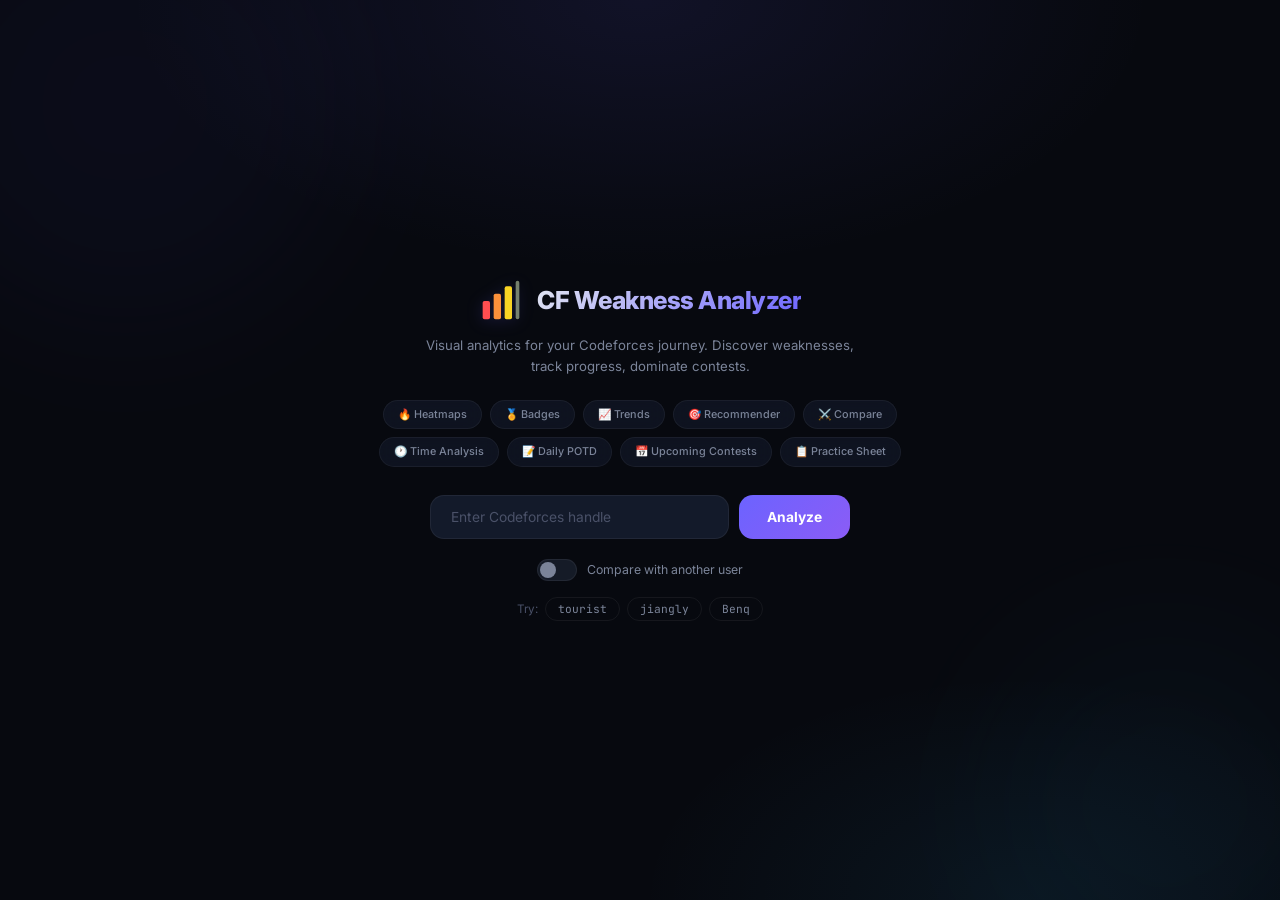
==== index.html @ 64ed6917 "Add files via upload" ====
<!DOCTYPE html>
<html lang="en" data-theme="dark">

<head>
    <meta charset="UTF-8" />
    <meta name="viewport" content="width=device-width, initial-scale=1.0" />
    <title>CF Weakness Heatmap Analyzer</title>
    <link rel="preconnect" href="https://fonts.googleapis.com" />
    <link rel="preconnect" href="https://fonts.gstatic.com" crossorigin />
    <link
        href="https://fonts.googleapis.com/css2?family=Inter:wght@400;500;600;700;800;900&family=JetBrains+Mono:wght@400;600&display=swap"
        rel="stylesheet" />
    <link rel="stylesheet" href="styles.css" />
    <script src="https://cdn.jsdelivr.net/npm/chart.js@4.4.1/dist/chart.umd.min.js"></script>
    <script src="https://cdnjs.cloudflare.com/ajax/libs/html2canvas/1.4.1/html2canvas.min.js"></script>
    <script src="https://cdnjs.cloudflare.com/ajax/libs/jspdf/2.5.1/jspdf.umd.min.js"></script>
    <script src="https://cdn.jsdelivr.net/npm/canvas-confetti@1.9.3/dist/confetti.browser.min.js"></script>
</head>

<body>
    <!-- ============ LOADING OVERLAY ============ -->
    <div id="loadingOverlay" class="loading-overlay hidden">
        <div class="loading-inner">
            <div class="loading-spinner"></div>
            <h2 class="loading-title">Analyzing Profile</h2>
            <p id="loadingStep" class="loading-step">Fetching user info...</p>
            <div class="loading-bar-track">
                <div id="loadingBar" class="loading-bar-fill" style="width:0%"></div>
            </div>
            <p class="loading-fun" id="loadingFun">Did you know? Tourist has solved 4000+ problems!</p>
        </div>
    </div>

    <!-- ============ LANDING / INPUT ============ -->
    <section id="landing" class="landing">
        <div class="landing-inner">
            <div class="logo-area">
                <svg class="logo-icon" viewBox="0 0 48 48" fill="none">
                    <rect x="4" y="24" width="8" height="20" rx="2" fill="#FF4E50" />
                    <rect x="16" y="16" width="8" height="28" rx="2" fill="#FC913A" />
                    <rect x="28" y="8" width="8" height="36" rx="2" fill="#F9D423" />
                    <rect x="40" y="2" width="4" height="42" rx="2" fill="#E1F5C4" opacity="0.5" />
                </svg>
                <h1>CF Weakness Analyzer</h1>
            </div>
            <p class="subtitle">Visual analytics for your Codeforces journey. Discover weaknesses, track progress,
                dominate contests.</p>

            <div class="feature-pills">
                <span class="pill">🔥 Heatmaps</span>
                <span class="pill">🏅 Badges</span>
                <span class="pill">📈 Trends</span>
                <span class="pill">🎯 Recommender</span>
                <span class="pill">⚔️ Compare</span>
                <span class="pill">🕐 Time Analysis</span>
                <span class="pill">📝 Daily POTD</span>
                <span class="pill">📅 Upcoming Contests</span>
                <span class="pill">📋 Practice Sheet</span>
            </div>

            <div class="input-group">
                <input type="text" id="handleInput" placeholder="Enter Codeforces handle" autocomplete="off" />
                <button id="analyzeBtn" onclick="startAnalysis()">
                    <span class="btn-text">Analyze</span>
                    <span class="btn-loader hidden"></span>
                </button>
            </div>
            <p id="errorMsg" class="error-msg hidden"></p>

            <!-- Peer Comparison Toggle -->
            <div class="compare-toggle">
                <label class="toggle-label">
                    <input type="checkbox" id="compareToggle" onchange="toggleCompare()" />
                    <span class="toggle-slider"></span>
                    <span>Compare with another user</span>
                </label>
                <div id="compareInputArea" class="compare-input-area hidden">
                    <input type="text" id="compareHandleInput" placeholder="Enter opponent handle" autocomplete="off" />
                </div>
            </div>

            <div class="sample-handles">
                Try: <button onclick="setHandle('tourist')">tourist</button>
                <button onclick="setHandle('jiangly')">jiangly</button>
                <button onclick="setHandle('Benq')">Benq</button>
            </div>
        </div>
    </section>

    <!-- ============ DASHBOARD ============ -->
    <section id="dashboard" class="dashboard hidden">
        <!-- Top bar -->
        <header class="topbar">
            <div class="topbar-left">
                <svg class="topbar-logo" viewBox="0 0 48 48" fill="none">
                    <rect x="4" y="24" width="8" height="20" rx="2" fill="#FF4E50" />
                    <rect x="16" y="16" width="8" height="28" rx="2" fill="#FC913A" />
                    <rect x="28" y="8" width="8" height="36" rx="2" fill="#F9D423" />
                </svg>
                <span class="topbar-title">CF Weakness Analyzer</span>
            </div>

            <!-- CF-style top navigation links -->
            <nav class="topbar-nav">
                <a href="#" class="topbar-link active" data-tab="overview"
                    onclick="switchTab('overview');return false;">Overview</a>
                <a href="#" class="topbar-link" data-tab="analysis"
                    onclick="switchTab('analysis');return false;">Analysis</a>
                <a href="#" class="topbar-link" data-tab="timeline"
                    onclick="switchTab('timeline');return false;">Timeline</a>
                <a href="#" class="topbar-link" data-tab="contests"
                    onclick="switchTab('contests');return false;">Contests</a>
                <a href="#" class="topbar-link" data-tab="badges" onclick="switchTab('badges');return false;">Badges</a>
                <a href="#" class="topbar-link" data-tab="recommend"
                    onclick="switchTab('recommend');return false;">Recommender</a>
                <a href="#" class="topbar-link" data-tab="upcoming"
                    onclick="switchTab('upcoming');return false;">Upcoming</a>
                <a href="#" class="topbar-link" data-tab="sheet" onclick="switchTab('sheet');return false;">Sheet</a>
                <a href="#" class="topbar-link" data-tab="insights"
                    onclick="switchTab('insights');return false;">Insights</a>
            </nav>

            <div class="topbar-right">
                <span id="userHandle" class="user-handle"></span>
                <button class="btn-theme" id="themeToggle" onclick="toggleTheme()" title="Toggle theme">🌙</button>
                <button class="btn-outline" onclick="backToLanding()">New Search</button>
            </div>
        </header>

        <!-- ═══════ CF-STYLE LAYOUT: MAIN + SIDEBAR ═══════ -->
        <div class="cf-layout">

            <!-- ═══════ MAIN CONTENT AREA (left) ═══════ -->
            <main class="cf-main">

                <!-- Secondary nav (like CF's MAIN | PROBLEMS | SUBMIT etc) -->
                <nav class="sub-nav" id="tabNav">
                    <button class="sub-nav-btn active" data-tab="overview" onclick="switchTab('overview')">📊
                        Overview</button>
                    <button class="sub-nav-btn" data-tab="analysis" onclick="switchTab('analysis')">🔬 Analysis</button>
                    <button class="sub-nav-btn" data-tab="timeline" onclick="switchTab('timeline')">📈 Timeline</button>
                    <button class="sub-nav-btn" data-tab="contests" onclick="switchTab('contests')">🏆 Contests</button>
                    <button class="sub-nav-btn" data-tab="badges" onclick="switchTab('badges')">🏅 Badges</button>
                    <button class="sub-nav-btn" data-tab="recommend" onclick="switchTab('recommend')">🎯
                        Recommender</button>
                    <button class="sub-nav-btn" data-tab="upcoming" onclick="switchTab('upcoming')">📅 Upcoming</button>
                    <button class="sub-nav-btn" data-tab="sheet" onclick="switchTab('sheet')">📋 Sheet</button>
                    <button class="sub-nav-btn" data-tab="insights" onclick="switchTab('insights')">🧠 Insights</button>
                </nav>

                <!-- ═══════ TAB: OVERVIEW ═══════ -->
                <div class="tab-content active" id="tab-overview">
                    <div class="grid-container">
                        <div class="card card-full">
                            <h3>🔥 Weakness Heatmap <span class="card-hint">Topic × Difficulty — darker = lower success
                                    rate</span></h3>
                            <div class="heatmap-wrapper" id="heatmapWrapper"></div>
                            <div class="heatmap-legend" id="heatmapLegend"></div>
                        </div>
                        <div class="card">
                            <h3>📊 Success Rate by Topic</h3>
                            <canvas id="topicSuccessChart"></canvas>
                        </div>
                        <div class="card">
                            <h3>❌ Wrong Submission Ratio by Topic</h3>
                            <canvas id="wrongSubChart"></canvas>
                        </div>
                        <div class="card">
                            <h3>🕸️ Skill Radar</h3>
                            <canvas id="radarChart"></canvas>
                        </div>
                        <div class="card">
                            <h3>📋 Verdict Breakdown</h3>
                            <canvas id="verdictChart"></canvas>
                        </div>
                        <div class="card card-full">
                            <h3>🎯 Weakest Areas — Detailed Breakdown</h3>
                            <div class="table-scroll">
                                <table id="weaknessTable" class="weakness-table">
                                    <thead>
                                        <tr>
                                            <th>Topic</th>
                                            <th>Rating Range</th>
                                            <th>Attempted</th>
                                            <th>Solved</th>
                                            <th>Success %</th>
                                            <th>Avg Attempts</th>
                                            <th>Verdict Pattern</th>
                                        </tr>
                                    </thead>
                                    <tbody></tbody>
                                </table>
                            </div>
                        </div>
                    </div>
                </div>

                <!-- ═══════ TAB: ANALYSIS ═══════ -->
                <div class="tab-content" id="tab-analysis">
                    <div class="grid-container">
                        <div class="card">
                            <h3>⏱️ Average Solve Time by Topic</h3>
                            <canvas id="solveTimeChart"></canvas>
                        </div>
                        <div class="card">
                            <h3>🏆 Contest vs Practice Performance</h3>
                            <canvas id="contestPracticeChart"></canvas>
                        </div>
                        <div class="card">
                            <h3>📈 Difficulty Distribution</h3>
                            <canvas id="difficultyChart"></canvas>
                        </div>
                        <div class="card">
                            <h3>💻 Language Stats</h3>
                            <canvas id="languageChart"></canvas>
                        </div>
                        <div class="card card-full">
                            <h3>💻 Success Rate by Language</h3>
                            <canvas id="langSuccessChart"></canvas>
                        </div>
                        <div class="card card-full">
                            <h3>🕐 Time-of-Day Productivity <span class="card-hint">When you solve best — Hour ×
                                    Day-of-week</span></h3>
                            <div class="tod-heatmap-wrapper" id="todHeatmapWrapper"></div>
                        </div>
                        <div class="card card-full hidden" id="peerComparisonCard">
                            <h3>⚔️ Peer Comparison <span class="card-hint" id="peerCompareLabel"></span></h3>
                            <div class="peer-grid">
                                <div class="peer-col" id="peerColA"></div>
                                <div class="peer-col-vs">VS</div>
                                <div class="peer-col" id="peerColB"></div>
                            </div>
                            <canvas id="peerRadarChart"></canvas>
                        </div>
                    </div>
                </div>

                <!-- ═══════ TAB: TIMELINE ═══════ -->
                <div class="tab-content" id="tab-timeline">
                    <div class="grid-container">
                        <div class="card card-full">
                            <h3>📈 Rating Progress Timeline <span class="card-hint">Rating over time with contest
                                    markers</span></h3>
                            <canvas id="ratingTimelineChart"></canvas>
                        </div>
                        <div class="card card-full">
                            <h3>📊 Difficulty Progression <span class="card-hint">How your difficulty range expanded
                                    over time</span></h3>
                            <canvas id="diffProgressionChart"></canvas>
                        </div>
                        <div class="card card-full">
                            <h3>📅 Submission Activity Heatmap <span class="card-hint">GitHub-style — darker = more
                                    submissions</span></h3>
                            <div class="calendar-wrapper" id="calendarWrapper"></div>
                            <div class="calendar-legend" id="calendarLegend"></div>
                        </div>
                    </div>
                </div>

                <!-- ═══════ TAB: CONTESTS ═══════ -->
                <div class="tab-content" id="tab-contests">
                    <div class="grid-container">
                        <div class="card card-full">
                            <h3>🏆 Contest Performance Deep Dive <span class="card-hint">Per-contest breakdown with
                                    rating changes</span></h3>
                            <div class="contest-stats-strip" id="contestStatsStrip"></div>
                            <div class="table-scroll">
                                <table id="contestTable" class="weakness-table contest-table">
                                    <thead>
                                        <tr>
                                            <th>#</th>
                                            <th>Contest Name</th>
                                            <th>Rank</th>
                                            <th>Old Rating</th>
                                            <th>New Rating</th>
                                            <th>Delta</th>
                                            <th>Problems Solved</th>
                                        </tr>
                                    </thead>
                                    <tbody id="contestTableBody"></tbody>
                                </table>
                            </div>
                        </div>
                        <div class="card">
                            <h3>📊 Rating Delta Distribution</h3>
                            <canvas id="ratingDeltaChart"></canvas>
                        </div>
                        <div class="card">
                            <h3>🏅 Contest Rank Distribution</h3>
                            <canvas id="contestRankChart"></canvas>
                        </div>
                    </div>
                </div>

                <!-- ═══════ TAB: BADGES ═══════ -->
                <div class="tab-content" id="tab-badges">
                    <div class="badges-section">
                        <div class="badges-header">
                            <h2>🏅 Achievement Badges</h2>
                            <p class="badges-subtitle">Unlock badges by reaching milestones in your competitive
                                programming journey</p>
                            <div class="badges-progress-wrap">
                                <div class="badges-progress-track">
                                    <div id="badgesProgressBar" class="badges-progress-fill" style="width:0%"></div>
                                </div>
                                <span id="badgesProgressText" class="badges-progress-text">0 / 0 Unlocked</span>
                            </div>
                        </div>
                        <div class="badges-grid" id="badgesGrid"></div>
                    </div>
                </div>

                <!-- ═══════ TAB: RECOMMEND ═══════ -->
                <div class="tab-content" id="tab-recommend">
                    <div class="grid-container">
                        <div class="card card-full">
                            <h3>🎯 Problem Recommender <span class="card-hint">Personalized problems based on your
                                    weaknesses</span></h3>
                            <div class="recommend-controls">
                                <select id="recommendDifficulty" class="recommend-select">
                                    <option value="auto">Auto (based on weaknesses)</option>
                                    <option value="800">800</option>
                                    <option value="900">900</option>
                                    <option value="1000">1000</option>
                                    <option value="1100">1100</option>
                                    <option value="1200">1200</option>
                                    <option value="1300">1300</option>
                                    <option value="1400">1400</option>
                                    <option value="1500">1500</option>
                                    <option value="1600">1600</option>
                                    <option value="1700">1700</option>
                                    <option value="1800">1800</option>
                                    <option value="1900">1900</option>
                                    <option value="2000">2000</option>
                                    <option value="2100">2100+</option>
                                </select>
                                <select id="recommendTopic" class="recommend-select">
                                    <option value="auto">Auto (weakest topics)</option>
                                </select>
                                <button class="btn-recommend" onclick="refreshRecommendations()">🔄 Refresh</button>
                            </div>
                            <div class="recommend-grid" id="recommendGrid">
                                <p class="recommend-placeholder">Click "Refresh" or switch to this tab to get
                                    personalized problem recommendations.</p>
                            </div>
                        </div>
                    </div>
                </div>

                <!-- ═══════ TAB: UPCOMING CONTESTS ═══════ -->
                <div class="tab-content" id="tab-upcoming">
                    <div class="grid-container">
                        <div class="card card-full">
                            <h3>📅 Upcoming Contests <span class="card-hint">Live & scheduled Codeforces contests</span>
                            </h3>
                            <div class="upcoming-controls">
                                <button class="btn-recommend" onclick="refreshUpcomingContests()">🔄 Refresh</button>
                            </div>
                            <div id="upcomingContestsWrapper" class="upcoming-contests-wrapper">
                                <p class="sheet-empty">⏳ Loading upcoming contests...</p>
                            </div>
                        </div>
                    </div>
                </div>

                <!-- ═══════ TAB: PRACTICE SHEET ═══════ -->
                <div class="tab-content" id="tab-sheet">
                    <div class="grid-container">
                        <div class="card card-full">
                            <h3>📋 Rating × Topic Practice Sheet <span class="card-hint">Structured problems organized
                                    by rating &amp; topic — click to solve</span></h3>
                            <div id="practiceSheetWrapper" class="practice-sheet-wrapper">
                                <p class="sheet-empty">⏳ Loading practice sheet...</p>
                            </div>
                        </div>
                    </div>
                </div>

                <!-- ═══════ TAB: INSIGHTS ═══════ -->
                <div class="tab-content" id="tab-insights">
                    <div class="grid-container">
                        <div class="card card-full">
                            <h3>🧠 Advanced Insights</h3>
                            <div id="insightsContainer" class="insights-container"></div>
                        </div>
                    </div>
                </div>

            </main>

            <!-- ═══════ RIGHT SIDEBAR (like Codeforces) ═══════ -->
            <aside class="cf-sidebar">

                <!-- → Profile Card -->
                <div class="sb-widget" id="userCard">
                    <div class="sb-widget-title">→ Profile</div>
                    <div class="user-card-info">
                        <img id="userAvatar" class="user-avatar" src="" alt="" />
                        <div>
                            <h2 id="userName"></h2>
                            <p id="userRank" class="user-rank"></p>
                        </div>
                    </div>
                    <div class="user-stats" id="userStats"></div>
                </div>

                <!-- → KPI Stats -->
                <div class="sb-widget">
                    <div class="sb-widget-title">→ Quick Stats</div>
                    <div class="sb-kpi-grid" id="kpiStrip"></div>
                </div>

                <!-- → Streaks -->
                <div class="sb-widget" id="streakBanner">
                    <div class="sb-widget-title">→ Streaks</div>
                    <div class="sb-streak-grid">
                        <div class="sb-streak-item">
                            <span class="streak-fire">🔥</span>
                            <div>
                                <span class="streak-num" id="currentStreak">0</span>
                                <span class="streak-label">Current</span>
                            </div>
                        </div>
                        <div class="sb-streak-item">
                            <span class="streak-fire">⚡</span>
                            <div>
                                <span class="streak-num" id="bestStreak">0</span>
                                <span class="streak-label">Best</span>
                            </div>
                        </div>
                        <div class="sb-streak-item">
                            <span class="streak-fire">📅</span>
                            <div>
                                <span class="streak-num" id="activeDays">0</span>
                                <span class="streak-label">Active Days</span>
                            </div>
                        </div>
                        <div class="sb-streak-item">
                            <span class="streak-fire">📊</span>
                            <div>
                                <span class="streak-num" id="totalDays">0</span>
                                <span class="streak-label">Total Days</span>
                            </div>
                        </div>
                    </div>
                </div>

                <!-- → Daily POTD -->
                <div class="sb-widget">
                    <div class="sb-widget-title">→ Daily Challenge</div>
                    <div id="potdCard">
                        <div class="potd-inner potd-loading">
                            <div class="potd-icon">📝</div>
                            <div class="potd-body">
                                <h3 class="potd-title">Problem of the Day</h3>
                                <p class="potd-subtitle">Loading your personalized daily challenge...</p>
                            </div>
                        </div>
                    </div>
                </div>

                <!-- → Export & Tools -->
                <div class="sb-widget">
                    <div class="sb-widget-title">→ Tools</div>
                    <div class="sb-tools">
                        <button class="sb-tool-btn" onclick="exportAsPNG()" title="Export as PNG">📸 Export PNG</button>
                        <button class="sb-tool-btn" onclick="exportAsPDF()" title="Export as PDF">📄 Export PDF</button>
                    </div>
                </div>

                <!-- → Quick Navigation -->
                <div class="sb-widget">
                    <div class="sb-widget-title">→ Navigate</div>
                    <div class="sb-quick-nav">
                        <a href="#" onclick="switchTab('overview');return false;" class="sb-nav-link">📊 Overview</a>
                        <a href="#" onclick="switchTab('analysis');return false;" class="sb-nav-link">🔬 Analysis</a>
                        <a href="#" onclick="switchTab('timeline');return false;" class="sb-nav-link">📈 Timeline</a>
                        <a href="#" onclick="switchTab('contests');return false;" class="sb-nav-link">🏆 Contests</a>
                        <a href="#" onclick="switchTab('badges');return false;" class="sb-nav-link">🏅 Badges</a>
                        <a href="#" onclick="switchTab('recommend');return false;" class="sb-nav-link">🎯
                            Recommender</a>
                        <a href="#" onclick="switchTab('upcoming');return false;" class="sb-nav-link">📅 Upcoming</a>
                        <a href="#" onclick="switchTab('sheet');return false;" class="sb-nav-link">📋 Practice Sheet</a>
                        <a href="#" onclick="switchTab('insights');return false;" class="sb-nav-link">🧠 Insights</a>
                    </div>
                </div>

            </aside>
        </div>

        <footer class="footer">
            Built with ❤️ — Codeforces Weakness Heatmap Analyzer &copy; 2025
        </footer>
    </section>

    <script src="api.js"></script>
    <script src="analysis.js"></script>
    <script src="charts.js"></script>
    <script src="insights.js"></script>
    <script src="app.js"></script>
</body>

</html>
---- styles.css ----
/* ═══════════════════════════════════════════════════════════════
   CF Weakness Heatmap Analyzer — Professional Modern UI
   ═══════════════════════════════════════════════════════════════ */

/* ───── Reset & Base ───── */
*,
*::before,
*::after {
    margin: 0;
    padding: 0;
    box-sizing: border-box;
}

html {
    font-family: 'Inter', -apple-system, BlinkMacSystemFont, 'Segoe UI', Roboto, sans-serif;
    font-size: 15px;
    scroll-behavior: smooth;
    -webkit-font-smoothing: antialiased;
    -moz-osx-font-smoothing: grayscale;
}

body {
    background: var(--bg);
    color: var(--text);
    min-height: 100vh;
    transition: background .35s ease, color .35s ease;
    line-height: 1.6;
}

/* ───── Design Tokens — Dark (default) ───── */
[data-theme="dark"] {
    --bg: #07090f;
    --bg2: #0d1117;
    --bg3: #151b27;
    --card: #131a2a;
    --card-hover: #1a2236;
    --border: rgba(255, 255, 255, .06);
    --border-accent: rgba(108, 99, 255, .25);
    --text: #e4e8f1;
    --text2: #7b8499;
    --text3: #4a5168;
    --accent: #6c63ff;
    --accent2: #38bdf8;
    --accent3: #a78bfa;
    --success: #22c55e;
    --warning: #f59e0b;
    --danger: #f43f5e;
    --radius: 14px;
    --radius-sm: 8px;
    --radius-lg: 20px;
    --shadow-sm: 0 1px 3px rgba(0, 0, 0, .3);
    --shadow-md: 0 4px 16px rgba(0, 0, 0, .35);
    --shadow-lg: 0 8px 32px rgba(0, 0, 0, .4);
    --shadow-glow: 0 0 40px rgba(108, 99, 255, .12);
    --glass: rgba(19, 26, 42, .65);
    --glass-border: rgba(255, 255, 255, .05);
}

/* ───── Light Theme ───── */
[data-theme="light"] {
    --bg: #f4f6fb;
    --bg2: #ebeef5;
    --bg3: #e2e6f0;
    --card: #ffffff;
    --card-hover: #f8f9fc;
    --border: rgba(0, 0, 0, .07);
    --border-accent: rgba(108, 99, 255, .2);
    --text: #1a1d2e;
    --text2: #5c6278;
    --text3: #9099b0;
    --accent: #6c63ff;
    --accent2: #0ea5e9;
    --accent3: #8b5cf6;
    --success: #16a34a;
    --warning: #d97706;
    --danger: #e11d48;
    --radius: 14px;
    --radius-sm: 8px;
    --radius-lg: 20px;
    --shadow-sm: 0 1px 3px rgba(0, 0, 0, .06);
    --shadow-md: 0 4px 16px rgba(0, 0, 0, .08);
    --shadow-lg: 0 8px 32px rgba(0, 0, 0, .1);
    --shadow-glow: 0 0 40px rgba(108, 99, 255, .06);
    --glass: rgba(255, 255, 255, .7);
    --glass-border: rgba(0, 0, 0, .04);
}

/* ───── Loading Overlay ───── */
.loading-overlay {
    position: fixed;
    inset: 0;
    z-index: 9999;
    display: flex;
    align-items: center;
    justify-content: center;
    background: var(--bg);
    backdrop-filter: blur(20px);
    transition: opacity .4s ease;
}

.loading-overlay.hidden {
    opacity: 0;
    pointer-events: none;
}

.loading-inner {
    text-align: center;
    max-width: 380px;
    padding: 0 24px;
}

.loading-spinner {
    width: 48px;
    height: 48px;
    border: 3px solid var(--border);
    border-top-color: var(--accent);
    border-radius: 50%;
    margin: 0 auto 20px;
    animation: spin .8s linear infinite;
}

@keyframes spin {
    to {
        transform: rotate(360deg);
    }
}

.loading-title {
    font-size: 1.2rem;
    font-weight: 700;
    margin-bottom: 6px;
    background: linear-gradient(135deg, var(--accent), var(--accent2));
    -webkit-background-clip: text;
    -webkit-text-fill-color: transparent;
    background-clip: text;
}

.loading-step {
    font-size: .82rem;
    color: var(--text2);
    margin-bottom: 18px;
}

.loading-bar-track {
    width: 100%;
    height: 4px;
    background: var(--bg3);
    border-radius: 2px;
    overflow: hidden;
    margin-bottom: 14px;
}

.loading-bar-fill {
    height: 100%;
    background: linear-gradient(90deg, var(--accent), var(--accent2));
    border-radius: 2px;
    transition: width .4s ease;
}

.loading-fun {
    font-size: .72rem;
    color: var(--text3);
    font-style: italic;
}

/* ───── Utility ───── */
.hidden {
    display: none !important;
}

.error-msg {
    color: var(--danger);
    font-size: .82rem;
    margin-top: 10px;
    text-align: center;
}

/* ───── Landing Page ───── */
.landing {
    min-height: 100vh;
    display: flex;
    align-items: center;
    justify-content: center;
    background:
        radial-gradient(ellipse 80% 60% at 50% 0%, rgba(108, 99, 255, .1) 0%, transparent 50%),
        radial-gradient(ellipse 60% 50% at 80% 100%, rgba(56, 189, 248, .07) 0%, transparent 50%),
        var(--bg);
    padding: 40px 24px;
    position: relative;
    overflow: hidden;
}

/* subtle floating orbs */
.landing::before,
.landing::after {
    content: '';
    position: absolute;
    border-radius: 50%;
    filter: blur(80px);
    opacity: .35;
    pointer-events: none;
    animation: orbFloat 12s ease-in-out infinite alternate;
}

.landing::before {
    width: 450px;
    height: 450px;
    background: rgba(108, 99, 255, .12);
    top: -120px;
    left: -100px;
}

.landing::after {
    width: 350px;
    height: 350px;
    background: rgba(56, 189, 248, .1);
    bottom: -80px;
    right: -60px;
    animation-delay: -6s;
}

@keyframes orbFloat {
    0% {
        transform: translate(0, 0) scale(1);
    }

    100% {
        transform: translate(30px, -20px) scale(1.08);
    }
}

.landing-inner {
    width: 100%;
    max-width: 540px;
    text-align: center;
    position: relative;
    z-index: 1;
}

.logo-area {
    display: flex;
    align-items: center;
    justify-content: center;
    gap: 14px;
    margin-bottom: 12px;
}

.logo-icon {
    width: 44px;
    height: 44px;
    filter: drop-shadow(0 2px 8px rgba(108, 99, 255, .2));
}

.logo-area h1 {
    font-size: 1.65rem;
    font-weight: 800;
    letter-spacing: -0.5px;
    background: linear-gradient(135deg, var(--text), var(--accent));
    -webkit-background-clip: text;
    -webkit-text-fill-color: transparent;
    background-clip: text;
}

.subtitle {
    color: var(--text2);
    font-size: .88rem;
    margin-bottom: 24px;
    line-height: 1.55;
    max-width: 440px;
    margin-left: auto;
    margin-right: auto;
}

/* Feature Pills */
.feature-pills {
    display: flex;
    flex-wrap: wrap;
    gap: 8px;
    justify-content: center;
    margin-bottom: 28px;
}

.pill {
    padding: 5px 14px;
    background: var(--glass);
    backdrop-filter: blur(8px);
    border: 1px solid var(--glass-border);
    border-radius: 20px;
    font-size: .72rem;
    font-weight: 500;
    color: var(--text2);
    transition: all .2s ease;
    cursor: default;
}

.pill:hover {
    border-color: var(--accent);
    color: var(--accent);
    transform: translateY(-1px);
}

/* Input Group */
.input-group {
    display: flex;
    gap: 10px;
    max-width: 420px;
    margin: 0 auto;
}

.input-group input {
    flex: 1;
    padding: 13px 20px;
    border: 1.5px solid var(--border);
    border-radius: var(--radius);
    background: var(--card);
    color: var(--text);
    font-size: .92rem;
    font-family: inherit;
    outline: none;
    transition: border-color .25s ease, box-shadow .25s ease;
}

.input-group input::placeholder {
    color: var(--text3);
}

.input-group input:focus {
    border-color: var(--accent);
    box-shadow: 0 0 0 3px rgba(108, 99, 255, .12);
}

.input-group button {
    padding: 13px 28px;
    border: none;
    border-radius: var(--radius);
    background: linear-gradient(135deg, var(--accent), #8b5cf6);
    color: #fff;
    font-weight: 700;
    font-size: .92rem;
    font-family: inherit;
    cursor: pointer;
    transition: transform .15s ease, box-shadow .25s ease;
    white-space: nowrap;
    position: relative;
    overflow: hidden;
}

.input-group button:hover {
    transform: translateY(-1px);
    box-shadow: 0 4px 20px rgba(108, 99, 255, .35);
}

.input-group button:active {
    transform: translateY(0);
}

.btn-text {
    display: inline;
}

.btn-loader {
    width: 18px;
    height: 18px;
    border: 2px solid rgba(255, 255, 255, .3);
    border-top-color: #fff;
    border-radius: 50%;
    display: inline-block;
    animation: spin .65s linear infinite;
    vertical-align: middle;
}

/* Sample Handles */
.sample-handles {
    margin-top: 16px;
    font-size: .78rem;
    color: var(--text3);
}

.sample-handles button {
    background: none;
    border: 1px solid var(--border);
    color: var(--text2);
    padding: 4px 12px;
    border-radius: 20px;
    font-size: .75rem;
    font-family: 'JetBrains Mono', monospace;
    cursor: pointer;
    margin-left: 4px;
    transition: all .2s ease;
}

.sample-handles button:hover {
    border-color: var(--accent);
    color: var(--accent);
    background: rgba(108, 99, 255, .06);
}

/* ───── Theme Toggle ───── */
.btn-theme {
    width: 38px;
    height: 38px;
    display: flex;
    align-items: center;
    justify-content: center;
    border: 1px solid var(--border);
    border-radius: var(--radius-sm);
    background: var(--glass);
    backdrop-filter: blur(6px);
    font-size: 1rem;
    cursor: pointer;
    transition: all .2s ease;
}

.btn-theme:hover {
    border-color: var(--accent);
    transform: rotate(15deg);
}

/* ───── Topbar ───── */
.topbar {
    position: sticky;
    top: 0;
    z-index: 100;
    display: flex;
    align-items: center;
    justify-content: space-between;
    gap: 12px;
    padding: 10px 20px;
    background: var(--glass);
    backdrop-filter: blur(16px);
    -webkit-backdrop-filter: blur(16px);
    border-bottom: 1px solid var(--glass-border);
    transition: background .35s ease;
}

.topbar-left {
    display: flex;
    align-items: center;
    gap: 10px;
}

.topbar-logo {
    width: 28px;
    height: 28px;
}

.topbar-title {
    font-size: .95rem;
    font-weight: 700;
    letter-spacing: -0.3px;
    background: linear-gradient(135deg, var(--accent), var(--accent2));
    -webkit-background-clip: text;
    -webkit-text-fill-color: transparent;
    background-clip: text;
}

.topbar-nav {
    display: flex;
    align-items: center;
    gap: 2px;
    overflow-x: auto;
    scrollbar-width: none;
    -ms-overflow-style: none;
}

.topbar-nav::-webkit-scrollbar {
    display: none;
}

.topbar-link {
    padding: 6px 13px;
    font-size: .75rem;
    font-weight: 600;
    font-family: inherit;
    color: var(--text2);
    text-decoration: none;
    border-radius: var(--radius-sm);
    white-space: nowrap;
    transition: all .2s ease;
    position: relative;
}

.topbar-link:hover {
    color: var(--text);
    background: rgba(108, 99, 255, .08);
}

.topbar-link.active {
    color: var(--accent);
    background: rgba(108, 99, 255, .12);
}

.topbar-link.active::after {
    content: '';
    position: absolute;
    bottom: -12px;
    left: 50%;
    transform: translateX(-50%);
    width: 70%;
    height: 2px;
    background: var(--accent);
    border-radius: 2px;
}

.topbar-right {
    display: flex;
    align-items: center;
    gap: 10px;
    flex-shrink: 0;
}

.user-handle {
    font-family: 'JetBrains Mono', monospace;
    font-size: .82rem;
    font-weight: 600;
    color: var(--accent2);
    padding: 5px 12px;
    background: rgba(56, 189, 248, .08);
    border-radius: 20px;
    border: 1px solid rgba(56, 189, 248, .15);
}

.btn-outline {
    padding: 7px 16px;
    border: 1.5px solid var(--border);
    border-radius: var(--radius-sm);
    background: transparent;
    color: var(--text2);
    font-size: .78rem;
    font-weight: 600;
    font-family: inherit;
    cursor: pointer;
    transition: all .2s ease;
}

.btn-outline:hover {
    border-color: var(--accent);
    color: var(--accent);
    background: rgba(108, 99, 255, .05);
}

/* ───── User Card ───── */
.user-card {
    display: flex;
    align-items: center;
    justify-content: space-between;
    gap: 20px;
    max-width: 1400px;
    margin: 20px auto 0;
    padding: 20px 28px;
    background: var(--card);
    border: 1px solid var(--border);
    border-radius: var(--radius-lg);
    box-shadow: var(--shadow-md);
    transition: background .3s, border .3s;
}

/* ═══════ CF-STYLE LAYOUT: MAIN + SIDEBAR ═══════ */
.cf-layout {
    display: grid;
    grid-template-columns: 1fr 310px;
    gap: 20px;
    max-width: 1480px;
    margin: 0 auto;
    padding: 16px 20px 0;
    align-items: start;
}

.cf-main {
    min-width: 0;
}

.cf-sidebar {
    position: sticky;
    top: 70px;
    display: flex;
    flex-direction: column;
    gap: 14px;
    max-height: calc(100vh - 80px);
    overflow-y: auto;
    scrollbar-width: thin;
    padding-bottom: 20px;
}

.cf-sidebar::-webkit-scrollbar {
    width: 4px;
}

.cf-sidebar::-webkit-scrollbar-thumb {
    background: var(--border);
    border-radius: 10px;
}

/* ───── Sidebar Widgets ───── */
.sb-widget {
    background: var(--card);
    border: 1px solid var(--border);
    border-radius: var(--radius);
    padding: 16px 18px;
    box-shadow: var(--shadow-sm);
    transition: all .25s ease;
}

.sb-widget:hover {
    border-color: var(--border-accent);
    box-shadow: var(--shadow-md);
}

.sb-widget-title {
    font-size: .72rem;
    font-weight: 700;
    text-transform: uppercase;
    letter-spacing: 1px;
    color: var(--accent);
    margin-bottom: 12px;
    padding-bottom: 8px;
    border-bottom: 1px solid var(--border);
    font-family: 'JetBrains Mono', monospace;
}

/* Sidebar User Card */
.sb-widget .user-card-info {
    display: flex;
    align-items: center;
    gap: 12px;
    margin-bottom: 12px;
}

.sb-widget .user-avatar {
    width: 44px;
    height: 44px;
    border-radius: 50%;
    border: 2px solid var(--accent);
    object-fit: cover;
    box-shadow: 0 0 16px rgba(108, 99, 255, .15);
}

.sb-widget .user-card-info h2 {
    font-size: .92rem;
    font-weight: 800;
    letter-spacing: -0.3px;
}

.sb-widget .user-rank {
    font-size: .72rem;
    color: var(--text2);
    font-weight: 500;
    text-transform: capitalize;
}

.sb-widget .user-stats {
    display: grid;
    grid-template-columns: repeat(3, 1fr);
    gap: 8px;
    text-align: center;
}

.sb-widget .user-stat {
    padding: 8px 4px;
    background: rgba(108, 99, 255, .04);
    border-radius: var(--radius-sm);
    border: 1px solid var(--border);
}

.sb-widget .user-stat-val {
    font-size: .95rem;
    font-weight: 800;
    color: var(--accent);
    display: block;
}

.sb-widget .user-stat-lbl {
    font-size: .6rem;
    color: var(--text2);
    text-transform: uppercase;
    letter-spacing: .4px;
    font-weight: 500;
}

/* Sidebar KPI Grid */
.sb-kpi-grid {
    display: grid;
    grid-template-columns: 1fr 1fr;
    gap: 8px;
}

.sb-kpi-grid .kpi-card,
.sb-kpi-grid .kpi {
    padding: 10px 8px;
    background: rgba(108, 99, 255, .03);
    border: 1px solid var(--border);
    border-radius: var(--radius-sm);
    text-align: center;
}

.sb-kpi-grid .kpi-val,
.sb-kpi-grid .kpi-value {
    font-size: 1rem;
}

.sb-kpi-grid .kpi-label {
    font-size: .58rem;
    letter-spacing: .4px;
}

/* Sidebar Streak Grid */
.sb-streak-grid {
    display: grid;
    grid-template-columns: 1fr 1fr;
    gap: 8px;
}

.sb-streak-item {
    display: flex;
    align-items: center;
    gap: 8px;
    padding: 8px 10px;
    background: rgba(108, 99, 255, .04);
    border-radius: var(--radius-sm);
    border: 1px solid var(--border);
}

.sb-streak-item .streak-fire {
    font-size: 1.1rem;
}

.sb-streak-item .streak-num {
    font-size: 1rem;
    font-weight: 800;
    font-family: 'JetBrains Mono', monospace;
    color: var(--text);
    display: block;
    line-height: 1.1;
}

.sb-streak-item .streak-label {
    font-size: .6rem;
    color: var(--text2);
    font-weight: 500;
    display: block;
}

/* Sidebar POTD */
.sb-widget .potd-inner {
    display: flex;
    align-items: flex-start;
    gap: 10px;
}

.sb-widget .potd-icon {
    font-size: 1.5rem;
    flex-shrink: 0;
}

.sb-widget .potd-title {
    font-size: .82rem;
    font-weight: 700;
    margin-bottom: 2px;
}

.sb-widget .potd-subtitle {
    font-size: .72rem;
    color: var(--text2);
    line-height: 1.4;
}

.sb-widget .potd-meta {
    display: flex;
    flex-wrap: wrap;
    gap: 6px;
    margin-top: 8px;
}

.sb-widget .potd-tag {
    font-size: .62rem;
    padding: 2px 8px;
    border-radius: 10px;
    background: rgba(108, 99, 255, .08);
    border: 1px solid var(--border);
    color: var(--text2);
    font-weight: 500;
}

.sb-widget .potd-actions {
    display: flex;
    gap: 6px;
    margin-top: 10px;
}

.sb-widget .potd-btn {
    flex: 1;
    padding: 7px 12px;
    border: none;
    border-radius: var(--radius-sm);
    font-size: .72rem;
    font-weight: 600;
    font-family: inherit;
    cursor: pointer;
    transition: all .2s ease;
    text-align: center;
    text-decoration: none;
}

.sb-widget .potd-btn-primary {
    background: linear-gradient(135deg, var(--accent), #8b5cf6);
    color: #fff;
}

.sb-widget .potd-btn-secondary {
    background: var(--bg3);
    color: var(--text2);
    border: 1px solid var(--border);
}

/* Sidebar POTD compactness overrides */
.sb-widget .potd-inner,
.sb-widget #potdCard .potd-inner {
    padding: 12px 14px;
    border-radius: var(--radius-sm);
    gap: 14px;
    flex-direction: column;
    border: none;
    background: transparent;
    box-shadow: none;
}

.sb-widget .potd-left {
    min-width: 0;
}

.sb-widget .potd-problem-name {
    font-size: .88rem;
    margin-bottom: 8px;
}

.sb-widget .potd-label {
    font-size: .65rem;
    margin-bottom: 6px;
}

.sb-widget .potd-right {
    min-width: 0;
    flex-direction: row;
    flex-wrap: wrap;
    gap: 6px;
    justify-content: flex-start;
}

.sb-widget .potd-solve-btn {
    padding: 7px 14px;
    font-size: .72rem;
}

.sb-widget .potd-skip-btn {
    padding: 7px 14px;
    font-size: .72rem;
}

.sb-widget .potd-tags {
    gap: 4px;
    margin-bottom: 6px;
}

.sb-widget .potd-tag {
    font-size: .6rem;
    padding: 2px 7px;
}

.sb-widget .potd-reason {
    font-size: .68rem;
}

.sb-widget .potd-inner::before {
    display: none;
}

/* Sidebar Tools */
.sb-tools {
    display: flex;
    gap: 8px;
}

.sb-tool-btn {
    flex: 1;
    padding: 8px 10px;
    border: 1.5px solid var(--border);
    border-radius: var(--radius-sm);
    background: transparent;
    color: var(--text2);
    font-size: .72rem;
    font-weight: 600;
    font-family: inherit;
    cursor: pointer;
    transition: all .2s ease;
    text-align: center;
}

.sb-tool-btn:hover {
    border-color: var(--accent);
    color: var(--accent);
    background: rgba(108, 99, 255, .06);
}

/* Sidebar Quick Nav */
.sb-quick-nav {
    display: flex;
    flex-direction: column;
    gap: 2px;
}

.sb-nav-link {
    display: block;
    padding: 7px 12px;
    font-size: .76rem;
    font-weight: 500;
    color: var(--text2);
    text-decoration: none;
    border-radius: var(--radius-sm);
    transition: all .2s ease;
}

.sb-nav-link:hover {
    color: var(--accent);
    background: rgba(108, 99, 255, .06);
    padding-left: 18px;
}

.sb-nav-link.active {
    color: var(--accent);
    background: rgba(108, 99, 255, .1);
    font-weight: 600;
}

/* ───── Sub Navigation (Secondary tabs) ───── */
.sub-nav {
    display: flex;
    gap: 3px;
    overflow-x: auto;
    padding: 4px;
    margin-bottom: 16px;
    background: var(--bg2);
    border: 1px solid var(--border);
    border-radius: var(--radius);
    scrollbar-width: thin;
}

.sub-nav::-webkit-scrollbar {
    height: 3px;
}

.sub-nav::-webkit-scrollbar-thumb {
    background: var(--border);
    border-radius: 10px;
}

.sub-nav-btn {
    padding: 9px 16px;
    border: none;
    border-radius: var(--radius-sm);
    background: transparent;
    color: var(--text2);
    font-size: .78rem;
    font-weight: 600;
    font-family: inherit;
    cursor: pointer;
    white-space: nowrap;
    transition: all .2s ease;
}

.sub-nav-btn:hover {
    color: var(--text);
    background: var(--bg3);
}

.sub-nav-btn.active {
    color: #fff;
    background: linear-gradient(135deg, var(--accent), #8b5cf6);
    box-shadow: 0 2px 12px rgba(108, 99, 255, .25);
}

.user-card-info {
    display: flex;
    align-items: center;
    gap: 16px;
}

.user-avatar {
    width: 56px;
    height: 56px;
    border-radius: 50%;
    border: 2px solid var(--accent);
    object-fit: cover;
    box-shadow: 0 0 20px rgba(108, 99, 255, .15);
}

.user-card-info h2 {
    font-size: 1.1rem;
    font-weight: 800;
    letter-spacing: -0.3px;
}

.user-rank {
    font-size: .78rem;
    color: var(--text2);
    font-weight: 500;
    text-transform: capitalize;
}

.user-stats {
    display: flex;
    gap: 24px;
}

.user-stat {
    text-align: center;
}

.user-stat-val {
    font-size: 1.2rem;
    font-weight: 800;
    color: var(--accent);
}

.user-stat-lbl {
    font-size: .68rem;
    color: var(--text2);
    text-transform: uppercase;
    letter-spacing: .6px;
    font-weight: 500;
}

/* ───── Streak Banner (sidebar version) ───── */
.streak-banner {
    display: flex;
    align-items: center;
    justify-content: center;
    gap: 28px;
    padding: 16px 28px;
    background: linear-gradient(135deg, rgba(108, 99, 255, .06) 0%, rgba(56, 189, 248, .04) 100%);
    border: 1px solid var(--border);
    border-radius: var(--radius-lg);
}

.streak-item {
    display: flex;
    align-items: center;
    gap: 8px;
}

.streak-fire {
    font-size: 1.3rem;
}

.streak-num {
    font-size: 1.3rem;
    font-weight: 800;
    font-family: 'JetBrains Mono', monospace;
    color: var(--text);
}

.streak-label {
    font-size: .72rem;
    color: var(--text2);
    font-weight: 500;
}

.streak-divider {
    width: 1px;
    height: 28px;
    background: var(--border);
}

/* ───── KPI Strip (sidebar version) ───── */
.kpi-strip {
    display: grid;
    grid-template-columns: repeat(auto-fit, minmax(165px, 1fr));
    gap: 12px;
    padding: 0;
}

.kpi-card,
.kpi {
    padding: 16px 18px;
    background: var(--card);
    border: 1px solid var(--border);
    border-radius: var(--radius);
    text-align: center;
    transition: all .25s ease;
    position: relative;
    overflow: hidden;
}

.kpi-card::before,
.kpi::before {
    content: '';
    position: absolute;
    top: 0;
    left: 0;
    right: 0;
    height: 2px;
    background: linear-gradient(90deg, var(--accent), var(--accent2));
    opacity: 0;
    transition: opacity .25s ease;
}

.kpi-card:hover,
.kpi:hover {
    border-color: var(--border-accent);
    transform: translateY(-2px);
    box-shadow: var(--shadow-md);
}

.kpi-card:hover::before,
.kpi:hover::before {
    opacity: 1;
}

/* Color variants for KPIs */
.kpi-good {
    border-top: 2px solid var(--success);
}

.kpi-warn {
    border-top: 2px solid var(--warning);
}

.kpi-bad {
    border-top: 2px solid var(--danger);
}

.kpi-info {
    border-top: 2px solid var(--accent2);
}

.kpi-val,
.kpi-value {
    font-size: 1.5rem;
    font-weight: 800;
    font-family: 'JetBrains Mono', monospace;
    background: linear-gradient(135deg, var(--accent), var(--accent2));
    -webkit-background-clip: text;
    -webkit-text-fill-color: transparent;
    background-clip: text;
}

.kpi-good .kpi-value {
    background: var(--success);
    -webkit-background-clip: text;
    background-clip: text;
}

.kpi-bad .kpi-value {
    background: var(--danger);
    -webkit-background-clip: text;
    background-clip: text;
}

.kpi-warn .kpi-value {
    background: var(--warning);
    -webkit-background-clip: text;
    background-clip: text;
}

.kpi-label {
    font-size: .7rem;
    color: var(--text2);
    text-transform: uppercase;
    letter-spacing: .6px;
    font-weight: 600;
    margin-top: 2px;
}

/* ───── Tab Navigation (legacy — hidden, replaced by sub-nav) ───── */
.tab-nav {
    display: none;
}

.tab-btn {
    padding: 10px 18px;
    border: none;
    border-radius: var(--radius-sm);
    background: transparent;
    color: var(--text2);
    font-size: .8rem;
    font-weight: 600;
    font-family: inherit;
    cursor: pointer;
    white-space: nowrap;
    transition: all .2s ease;
    position: relative;
}

.tab-btn:hover {
    color: var(--text);
    background: var(--bg3);
}

.tab-btn.active {
    color: #fff;
    background: linear-gradient(135deg, var(--accent), #8b5cf6);
    box-shadow: 0 2px 12px rgba(108, 99, 255, .3);
}

/* ───── Tab Content ───── */
.tab-content {
    display: none;
    padding: 0 0 20px;
    animation: fadeUp .35s ease;
}

.tab-content.active {
    display: block;
}

@keyframes fadeUp {
    from {
        opacity: 0;
        transform: translateY(8px);
    }

    to {
        opacity: 1;
        transform: translateY(0);
    }
}

/* ───── Grid & Cards ───── */
.grid-container {
    display: grid;
    grid-template-columns: repeat(2, 1fr);
    gap: 16px;
}

.card {
    background: var(--card);
    border: 1px solid var(--border);
    border-radius: var(--radius);
    padding: 22px 24px;
    box-shadow: var(--shadow-sm);
    transition: all .25s ease;
    position: relative;
    overflow: hidden;
}

.card:hover {
    border-color: var(--border-accent);
    box-shadow: var(--shadow-md), var(--shadow-glow);
    transform: translateY(-2px);
}

.card h3 {
    font-size: .92rem;
    font-weight: 700;
    margin-bottom: 16px;
    display: flex;
    align-items: center;
    gap: 6px;
    letter-spacing: -0.2px;
}

.card-hint {
    font-size: .7rem;
    color: var(--text3);
    font-weight: 400;
    margin-left: 4px;
}

.card-full {
    grid-column: 1 / -1;
}

canvas {
    width: 100% !important;
    max-height: 380px;
}

/* ───── Custom Heatmap ───── */
.heatmap-wrapper {
    overflow-x: auto;
    padding-bottom: 8px;
    border-radius: var(--radius-sm);
}

.heatmap-table {
    border-collapse: separate;
    border-spacing: 2px;
    width: 100%;
    min-width: 700px;
}

.heatmap-table th,
.heatmap-table td {
    padding: 10px 6px;
    text-align: center;
    font-size: .75rem;
    white-space: nowrap;
    border-radius: 4px;
}

.heatmap-table th {
    background: var(--bg3);
    color: var(--text2);
    font-weight: 600;
    position: sticky;
    top: 0;
    font-size: .68rem;
    text-transform: uppercase;
    letter-spacing: .4px;
}

.heatmap-table td {
    min-width: 72px;
    cursor: default;
    transition: transform .12s ease, box-shadow .12s ease;
    position: relative;
}

.heatmap-table td:hover {
    transform: scale(1.08);
    z-index: 2;
    box-shadow: var(--shadow-md);
}

.heatmap-cell-tip {
    position: absolute;
    bottom: calc(100% + 8px);
    left: 50%;
    transform: translateX(-50%);
    background: var(--bg2);
    color: var(--text);
    padding: 6px 12px;
    border-radius: var(--radius-sm);
    font-size: .72rem;
    white-space: nowrap;
    pointer-events: none;
    opacity: 0;
    transition: opacity .15s ease;
    z-index: 20;
    border: 1px solid var(--border);
    box-shadow: var(--shadow-lg);
}

.heatmap-table td:hover .heatmap-cell-tip {
    opacity: 1;
}

.heatmap-legend {
    display: flex;
    align-items: center;
    gap: 6px;
    margin-top: 14px;
    font-size: .72rem;
    color: var(--text2);
    flex-wrap: wrap;
}

.heatmap-legend-block {
    width: 24px;
    height: 14px;
    border-radius: 4px;
}

/* ───── Insights ───── */
.insights-container {
    display: flex;
    flex-direction: column;
    gap: 12px;
}

.insight-card {
    display: flex;
    align-items: flex-start;
    gap: 14px;
    background: var(--bg3);
    border-left: 3px solid var(--accent);
    padding: 16px 20px;
    border-radius: 0 var(--radius) var(--radius) 0;
    transition: all .25s ease;
}

.insight-card:hover {
    transform: translateX(4px);
    background: var(--card-hover);
}

.insight-card.critical {
    border-left-color: var(--danger);
}

.insight-card.warning {
    border-left-color: var(--warning);
}

.insight-card.positive {
    border-left-color: var(--success);
}

.insight-icon {
    font-size: 1.4rem;
    flex-shrink: 0;
}

.insight-body h4 {
    font-size: .9rem;
    font-weight: 700;
    margin-bottom: 4px;
}

.insight-body p {
    font-size: .8rem;
    color: var(--text2);
    line-height: 1.55;
}

.insight-tag {
    display: inline-block;
    font-size: .65rem;
    padding: 3px 10px;
    border-radius: 20px;
    margin-top: 8px;
    font-weight: 700;
    text-transform: uppercase;
    letter-spacing: .4px;
}

.insight-tag.critical {
    background: rgba(244, 63, 94, .1);
    color: var(--danger);
}

.insight-tag.warning {
    background: rgba(245, 158, 11, .1);
    color: var(--warning);
}

.insight-tag.positive {
    background: rgba(34, 197, 94, .1);
    color: var(--success);
}

.insight-tag.info {
    background: rgba(56, 189, 248, .1);
    color: var(--accent2);
}

/* ───── Weakness Table ───── */
.table-scroll {
    overflow-x: auto;
    border-radius: var(--radius-sm);
}

.weakness-table {
    width: 100%;
    border-collapse: collapse;
    font-size: .8rem;
}

.weakness-table th {
    background: var(--bg3);
    color: var(--text2);
    text-align: left;
    padding: 12px 16px;
    font-weight: 600;
    font-size: .72rem;
    text-transform: uppercase;
    letter-spacing: .4px;
    border-bottom: 2px solid var(--border);
    white-space: nowrap;
}

.weakness-table td {
    padding: 11px 16px;
    border-bottom: 1px solid var(--border);
    transition: background .15s ease;
}

.weakness-table tr:hover td {
    background: rgba(108, 99, 255, .03);
}

.badge {
    display: inline-block;
    padding: 3px 10px;
    border-radius: 20px;
    font-size: .68rem;
    font-weight: 700;
}

.badge-danger {
    background: rgba(244, 63, 94, .1);
    color: var(--danger);
}

.badge-warning {
    background: rgba(245, 158, 11, .1);
    color: var(--warning);
}

.badge-success {
    background: rgba(34, 197, 94, .1);
    color: var(--success);
}

.badge-info {
    background: rgba(56, 189, 248, .1);
    color: var(--accent2);
}

/* ───── Contest Deep Dive ───── */
.contest-stats-strip {
    display: flex;
    gap: 12px;
    flex-wrap: wrap;
    margin-bottom: 18px;
}

.contest-stat-card {
    flex: 1;
    min-width: 140px;
    padding: 14px 16px;
    background: var(--bg3);
    border-radius: var(--radius);
    text-align: center;
    border: 1px solid var(--border);
    transition: all .2s ease;
}

.contest-stat-card:hover {
    border-color: var(--border-accent);
}

.contest-stat-val {
    font-size: 1.3rem;
    font-weight: 800;
    font-family: 'JetBrains Mono', monospace;
}

.contest-stat-val.positive {
    color: var(--success);
}

.contest-stat-val.negative {
    color: var(--danger);
}

.contest-stat-val.neutral {
    color: var(--accent2);
}

.contest-stat-lbl {
    font-size: .68rem;
    color: var(--text2);
    text-transform: uppercase;
    letter-spacing: .5px;
    margin-top: 2px;
    font-weight: 500;
}

.contest-table .delta-positive {
    color: var(--success);
    font-weight: 700;
}

.contest-table .delta-negative {
    color: var(--danger);
    font-weight: 700;
}

.contest-table .delta-zero {
    color: var(--text2);
}

/* ───── Achievement Badges ───── */
.badges-section {
    padding: 20px 24px;
}

.badges-header {
    text-align: center;
    margin-bottom: 28px;
}

.badges-header h2 {
    font-size: 1.4rem;
    font-weight: 800;
    letter-spacing: -0.3px;
    margin-bottom: 6px;
}

.badges-subtitle {
    color: var(--text2);
    font-size: .82rem;
    margin-bottom: 18px;
}

.badges-progress-wrap {
    display: flex;
    align-items: center;
    gap: 12px;
    justify-content: center;
    max-width: 400px;
    margin: 0 auto;
}

.badges-progress-track {
    flex: 1;
    height: 6px;
    background: var(--bg3);
    border-radius: 3px;
    overflow: hidden;
}

.badges-progress-fill {
    height: 100%;
    background: linear-gradient(90deg, var(--accent), var(--accent2));
    border-radius: 3px;
    transition: width .6s ease;
}

.badges-progress-text {
    font-size: .78rem;
    color: var(--text2);
    white-space: nowrap;
    font-weight: 600;
}

.badges-grid {
    display: grid;
    grid-template-columns: repeat(auto-fill, minmax(200px, 1fr));
    gap: 14px;
}

.badge-card {
    background: var(--card);
    border: 1px solid var(--border);
    border-radius: var(--radius);
    padding: 22px 16px;
    text-align: center;
    transition: all .25s ease;
    position: relative;
    overflow: hidden;
}

.badge-card.unlocked {
    border-color: var(--border-accent);
    box-shadow: 0 0 24px rgba(108, 99, 255, .1);
}

.badge-card.locked {
    opacity: 0.45;
    filter: grayscale(.5) brightness(.95);
}

.badge-card:hover {
    transform: translateY(-3px);
    box-shadow: var(--shadow-md);
}

.badge-card.unlocked:hover {
    box-shadow: 0 4px 30px rgba(108, 99, 255, .2);
}

.badge-icon {
    font-size: 2.4rem;
    margin-bottom: 8px;
    display: block;
}

.badge-card h4 {
    font-size: .88rem;
    font-weight: 700;
    margin-bottom: 4px;
}

.badge-card p {
    font-size: .72rem;
    color: var(--text2);
    line-height: 1.4;
}

.badge-status {
    display: inline-block;
    margin-top: 10px;
    padding: 3px 12px;
    border-radius: 20px;
    font-size: .65rem;
    font-weight: 700;
    text-transform: uppercase;
    letter-spacing: .4px;
}

.badge-status.unlocked {
    background: rgba(34, 197, 94, .1);
    color: var(--success);
}

.badge-status.locked {
    background: rgba(148, 163, 184, .1);
    color: var(--text2);
}

.badge-shimmer {
    position: absolute;
    top: 0;
    left: -100%;
    width: 100%;
    height: 100%;
    background: linear-gradient(90deg, transparent, rgba(255, 255, 255, .04), transparent);
    animation: shimmer 3s infinite;
}

@keyframes shimmer {
    0% {
        left: -100%;
    }

    100% {
        left: 100%;
    }
}

/* ───── Problem Recommender ───── */
.recommend-controls {
    display: flex;
    gap: 10px;
    flex-wrap: wrap;
    margin-bottom: 18px;
}

.recommend-select {
    padding: 9px 16px;
    border: 1.5px solid var(--border);
    border-radius: var(--radius-sm);
    background: var(--bg3);
    color: var(--text);
    font-size: .82rem;
    font-family: inherit;
    cursor: pointer;
    outline: none;
    transition: border-color .2s ease;
}

.recommend-select:focus {
    border-color: var(--accent);
}

.btn-recommend {
    padding: 9px 22px;
    border: none;
    border-radius: var(--radius-sm);
    background: linear-gradient(135deg, var(--accent), #8b5cf6);
    color: #fff;
    font-weight: 700;
    font-size: .82rem;
    font-family: inherit;
    cursor: pointer;
    transition: all .2s ease;
}

.btn-recommend:hover {
    transform: translateY(-1px);
    box-shadow: 0 4px 16px rgba(108, 99, 255, .3);
}

.recommend-grid {
    display: grid;
    grid-template-columns: repeat(auto-fill, minmax(280px, 1fr));
    gap: 12px;
}

.recommend-placeholder {
    color: var(--text2);
    font-size: .82rem;
    grid-column: 1 / -1;
    text-align: center;
    padding: 40px;
}

.recommend-card {
    background: var(--bg3);
    border: 1px solid var(--border);
    border-radius: var(--radius);
    padding: 18px;
    transition: all .25s ease;
}

.recommend-card:hover {
    transform: translateY(-2px);
    border-color: var(--border-accent);
    box-shadow: var(--shadow-md);
}

.recommend-card-header {
    display: flex;
    justify-content: space-between;
    align-items: center;
    margin-bottom: 8px;
}

.recommend-card-title {
    font-weight: 700;
    font-size: .88rem;
}

.recommend-card-title a {
    color: var(--accent2);
    text-decoration: none;
    transition: color .2s ease;
}

.recommend-card-title a:hover {
    color: var(--accent);
    text-decoration: underline;
}

.recommend-card-rating {
    font-size: .72rem;
    padding: 3px 10px;
    border-radius: 20px;
    font-weight: 700;
    font-family: 'JetBrains Mono', monospace;
}

.recommend-card-tags {
    display: flex;
    flex-wrap: wrap;
    gap: 4px;
    margin-top: 10px;
}

.recommend-tag {
    padding: 2px 10px;
    background: var(--bg2);
    border-radius: 20px;
    font-size: .66rem;
    color: var(--text2);
    border: 1px solid var(--border);
}

.recommend-reason {
    font-size: .72rem;
    color: var(--warning);
    margin-top: 8px;
    font-style: italic;
}

/* ───── Daily POTD Card ───── */
/* POTD card (now inside sidebar widget) */
.potd-card {
    padding: 0;
}

.potd-inner {
    display: flex;
    align-items: stretch;
    gap: 24px;
    background: var(--card);
    border: 1px solid var(--border-accent);
    border-radius: var(--radius-lg);
    padding: 22px 28px;
    box-shadow: var(--shadow-sm), 0 0 30px rgba(108, 99, 255, .06);
    position: relative;
    overflow: hidden;
    transition: all .25s ease;
}

.potd-inner:hover {
    box-shadow: var(--shadow-md), 0 0 40px rgba(108, 99, 255, .1);
}

.potd-inner::before {
    content: '';
    position: absolute;
    top: -50%;
    right: -20%;
    width: 300px;
    height: 300px;
    background: radial-gradient(circle, rgba(108, 99, 255, .06) 0%, transparent 70%);
    pointer-events: none;
}

.potd-loading {
    justify-content: center;
    align-items: center;
    text-align: center;
    flex-direction: column;
    gap: 8px;
    min-height: 80px;
}

.potd-empty {
    justify-content: center;
    align-items: center;
    text-align: center;
    flex-direction: column;
    gap: 8px;
    opacity: 0.7;
}

.potd-icon {
    font-size: 2rem;
}

.potd-body .potd-title {
    font-size: .95rem;
    color: var(--text);
    margin-bottom: 4px;
    font-weight: 700;
}

.potd-body .potd-subtitle {
    font-size: .8rem;
    color: var(--text2);
}

.potd-left {
    flex: 1;
    min-width: 0;
}

.potd-label {
    display: flex;
    align-items: center;
    gap: 8px;
    font-size: .72rem;
    font-weight: 700;
    text-transform: uppercase;
    letter-spacing: .6px;
    color: var(--accent);
    margin-bottom: 8px;
}

.potd-flame {
    font-size: 1.1rem;
    animation: potdPulse 2s ease-in-out infinite;
}

@keyframes potdPulse {

    0%,
    100% {
        transform: scale(1);
    }

    50% {
        transform: scale(1.2);
    }
}

.potd-date {
    color: var(--text3);
    font-weight: 500;
    font-size: .68rem;
    margin-left: auto;
    font-family: 'JetBrains Mono', monospace;
}

.potd-problem-name {
    font-size: 1.1rem;
    font-weight: 800;
    margin-bottom: 10px;
    letter-spacing: -0.2px;
}

.potd-problem-name a {
    color: var(--text);
    text-decoration: none;
    transition: color .2s ease;
}

.potd-problem-name a:hover {
    color: var(--accent);
}

.potd-meta {
    display: flex;
    align-items: center;
    gap: 8px;
    margin-bottom: 10px;
}

.potd-rating {
    font-size: .72rem;
    font-weight: 700;
    padding: 3px 10px;
    border-radius: 20px;
    font-family: 'JetBrains Mono', monospace;
}

.potd-diff-badge {
    font-size: .68rem;
    font-weight: 700;
    padding: 3px 10px;
    border-radius: 20px;
    text-transform: uppercase;
    letter-spacing: .3px;
}

.potd-diff-easy {
    background: rgba(34, 197, 94, .1);
    color: var(--success);
}

.potd-diff-medium {
    background: rgba(245, 158, 11, .1);
    color: var(--warning);
}

.potd-diff-hard {
    background: rgba(244, 63, 94, .1);
    color: var(--danger);
}

.potd-tags {
    display: flex;
    flex-wrap: wrap;
    gap: 5px;
    margin-bottom: 10px;
}

.potd-tag {
    padding: 2px 10px;
    background: var(--bg2);
    border-radius: 20px;
    font-size: .66rem;
    color: var(--text2);
    border: 1px solid var(--border);
}

.potd-tag-weak {
    background: rgba(244, 63, 94, .08);
    border-color: rgba(244, 63, 94, .2);
    color: var(--danger);
    font-weight: 600;
}

.potd-reason {
    font-size: .72rem;
    color: var(--warning);
    font-style: italic;
}

.potd-right {
    display: flex;
    flex-direction: column;
    align-items: center;
    justify-content: center;
    gap: 10px;
    min-width: 160px;
}

.potd-countdown {
    font-size: .7rem;
    color: var(--text2);
    text-align: center;
    white-space: nowrap;
    font-family: 'JetBrains Mono', monospace;
}

.potd-solve-btn {
    display: inline-block;
    padding: 10px 22px;
    background: linear-gradient(135deg, var(--accent), #8b5cf6);
    color: #fff;
    font-weight: 700;
    font-size: .82rem;
    border-radius: var(--radius-sm);
    text-decoration: none;
    transition: all .2s ease;
    text-align: center;
    white-space: nowrap;
}

.potd-solve-btn:hover {
    transform: translateY(-2px);
    box-shadow: 0 4px 20px rgba(108, 99, 255, .35);
}

.potd-skip-btn {
    background: none;
    border: 1px solid var(--border);
    color: var(--text2);
    font-size: .72rem;
    font-family: inherit;
    padding: 5px 14px;
    border-radius: var(--radius-sm);
    cursor: pointer;
    transition: all .2s ease;
}

.potd-skip-btn:hover {
    border-color: var(--accent);
    color: var(--accent);
}

/* ───── Time-of-Day Heatmap ───── */
.tod-heatmap-wrapper {
    overflow-x: auto;
    padding-bottom: 8px;
    border-radius: var(--radius-sm);
}

.tod-table {
    border-collapse: separate;
    border-spacing: 2px;
    width: 100%;
    min-width: 600px;
}

.tod-table th,
.tod-table td {
    padding: 8px 4px;
    text-align: center;
    font-size: .7rem;
    border-radius: 4px;
}

.tod-table th {
    background: var(--bg3);
    color: var(--text2);
    font-weight: 600;
    font-size: .65rem;
    text-transform: uppercase;
    letter-spacing: .3px;
}

.tod-table td {
    min-width: 36px;
    cursor: default;
    transition: transform .12s ease, box-shadow .12s ease;
    position: relative;
}

.tod-table td:hover {
    transform: scale(1.15);
    z-index: 2;
    box-shadow: var(--shadow-md);
}

.tod-cell-tip {
    position: absolute;
    bottom: calc(100% + 8px);
    left: 50%;
    transform: translateX(-50%);
    background: var(--bg2);
    color: var(--text);
    padding: 4px 10px;
    border-radius: var(--radius-sm);
    font-size: .68rem;
    white-space: nowrap;
    pointer-events: none;
    opacity: 0;
    transition: opacity .15s ease;
    z-index: 20;
    border: 1px solid var(--border);
    box-shadow: var(--shadow-lg);
}

.tod-table td:hover .tod-cell-tip {
    opacity: 1;
}

/* ───── Upcoming Contests ───── */
.upcoming-controls {
    margin-bottom: 16px;
}

.upcoming-contests-wrapper {
    display: flex;
    flex-direction: column;
    gap: 10px;
}

.upcoming-contest-card {
    display: flex;
    justify-content: space-between;
    align-items: center;
    background: var(--bg3);
    border: 1px solid var(--border);
    border-radius: var(--radius);
    padding: 16px 20px;
    transition: all .25s ease;
}

.upcoming-contest-card:hover {
    transform: translateX(4px);
    border-color: var(--border-accent);
    box-shadow: var(--shadow-md);
}

.upcoming-contest-card.contest-live {
    border-left: 3px solid var(--danger);
    background: linear-gradient(90deg, rgba(244, 63, 94, .04) 0%, var(--bg3) 40%);
}

.upcoming-contest-card.contest-upcoming {
    border-left: 3px solid var(--accent);
}

.ucc-left {
    flex: 1;
    min-width: 0;
}

.ucc-phase {
    font-size: .68rem;
    font-weight: 700;
    text-transform: uppercase;
    letter-spacing: .6px;
    color: var(--accent);
    margin-bottom: 4px;
}

.contest-live .ucc-phase {
    color: var(--danger);
    animation: pulseLive 1.5s ease-in-out infinite;
}

@keyframes pulseLive {

    0%,
    100% {
        opacity: 1;
    }

    50% {
        opacity: .5;
    }
}

.ucc-name {
    font-size: .95rem;
    font-weight: 700;
    margin-bottom: 6px;
}

.ucc-name a {
    color: var(--text);
    text-decoration: none;
    transition: color .2s ease;
}

.ucc-name a:hover {
    color: var(--accent);
}

.ucc-meta {
    display: flex;
    gap: 10px;
    font-size: .72rem;
    color: var(--text2);
}

.ucc-type {
    background: var(--bg2);
    padding: 2px 10px;
    border-radius: 20px;
    font-weight: 600;
    border: 1px solid var(--border);
}

.ucc-duration {
    font-weight: 500;
}

.ucc-right {
    display: flex;
    flex-direction: column;
    align-items: flex-end;
    gap: 4px;
    min-width: 120px;
}

.ucc-time {
    font-size: .72rem;
    color: var(--text2);
    font-family: 'JetBrains Mono', monospace;
}

.ucc-countdown {
    font-size: .8rem;
    font-weight: 700;
    color: var(--warning);
    font-family: 'JetBrains Mono', monospace;
}

.ucc-countdown.ucc-live {
    color: var(--danger);
}

.ucc-register-btn {
    display: inline-block;
    margin-top: 4px;
    padding: 6px 16px;
    background: linear-gradient(135deg, var(--accent), #8b5cf6);
    color: #fff;
    font-size: .72rem;
    font-weight: 700;
    border-radius: var(--radius-sm);
    text-decoration: none;
    transition: all .2s ease;
}

.ucc-register-btn:hover {
    transform: translateY(-1px);
    box-shadow: 0 3px 14px rgba(108, 99, 255, .3);
}

/* ───── Practice Sheet ───── */
.practice-sheet-wrapper {
    width: 100%;
}

.sheet-empty {
    text-align: center;
    color: var(--text2);
    padding: 40px 0;
    font-size: .88rem;
}

.sheet-filters {
    display: flex;
    align-items: center;
    flex-wrap: wrap;
    gap: 8px;
    margin-bottom: 16px;
}

.sheet-filter-label {
    font-size: .78rem;
    font-weight: 600;
    color: var(--text2);
}

.sheet-table-wrap {
    overflow-x: auto;
    padding-bottom: 8px;
    border-radius: var(--radius-sm);
}

.sheet-table {
    width: 100%;
    border-collapse: separate;
    border-spacing: 2px;
    min-width: 900px;
    font-size: .7rem;
}

.sheet-table th,
.sheet-table td {
    padding: 7px 8px;
    text-align: center;
    white-space: nowrap;
    border-radius: 4px;
}

.sheet-table th {
    background: var(--bg2);
    color: var(--text2);
    font-weight: 700;
    font-size: .68rem;
    text-transform: uppercase;
    letter-spacing: .3px;
    position: sticky;
    top: 0;
    z-index: 2;
}

.sheet-th-topic {
    text-align: left !important;
    min-width: 110px;
    position: sticky;
    left: 0;
    z-index: 3;
    background: var(--bg2) !important;
}

.sheet-th-highlight {
    background: rgba(108, 99, 255, .12) !important;
    color: var(--accent) !important;
}

.sheet-td-topic {
    text-align: left;
    font-weight: 700;
    color: var(--text);
    background: var(--card);
    position: sticky;
    left: 0;
    z-index: 1;
}

.sheet-cell {
    vertical-align: top;
    min-width: 80px;
    transition: background .15s ease;
}

.sheet-cell:hover {
    background: rgba(108, 99, 255, .06) !important;
}

.sheet-cell-empty {
    color: var(--text2);
    opacity: .4;
}

.sheet-cell-available {
    background: rgba(56, 189, 248, .05);
}

.sheet-cell-partial {
    background: rgba(245, 158, 11, .08);
}

.sheet-cell-done {
    background: rgba(34, 197, 94, .08);
}

.sheet-cell-highlight {
    box-shadow: inset 0 0 0 1.5px rgba(108, 99, 255, .15);
}

.sheet-cell-inner {
    display: flex;
    flex-direction: column;
    align-items: center;
    gap: 2px;
}

.sheet-solved-badge {
    font-size: .63rem;
    font-weight: 700;
    color: var(--success);
    background: rgba(34, 197, 94, .1);
    padding: 1px 7px;
    border-radius: 20px;
}

.sheet-problem-links {
    display: flex;
    flex-wrap: wrap;
    gap: 3px;
    justify-content: center;
}

.sheet-problem-link {
    color: var(--accent2);
    text-decoration: none;
    font-size: .63rem;
    padding: 1px 6px;
    border-radius: 4px;
    background: var(--bg2);
    transition: all .15s ease;
}

.sheet-problem-link:hover {
    background: var(--accent);
    color: #fff;
}

.sheet-more {
    font-size: .6rem;
    color: var(--text3);
    font-style: italic;
}

.sheet-legend {
    display: flex;
    flex-wrap: wrap;
    gap: 16px;
    margin-top: 14px;
    padding-top: 12px;
    border-top: 1px solid var(--border);
}

.sheet-legend-item {
    display: flex;
    align-items: center;
    gap: 6px;
    font-size: .72rem;
    color: var(--text2);
}

.sheet-legend-box {
    display: inline-block;
    width: 14px;
    height: 14px;
    border-radius: 4px;
    border: 1px solid var(--border);
}

/* ───── Footer ───── */
.footer {
    text-align: center;
    padding: 36px 20px;
    margin-top: 36px;
    color: var(--text3);
    font-size: .78rem;
    border-top: 1px solid var(--border);
}

/* ───── Compare Toggle ───── */
.compare-toggle {
    margin-top: 20px;
    display: flex;
    flex-direction: column;
    align-items: center;
    gap: 10px;
}

.toggle-label {
    display: flex;
    align-items: center;
    gap: 10px;
    cursor: pointer;
    color: var(--text2);
    font-size: .82rem;
    user-select: none;
}

.toggle-label input {
    display: none;
}

.toggle-slider {
    width: 40px;
    height: 22px;
    background: var(--bg3);
    border: 1px solid var(--border);
    border-radius: 11px;
    position: relative;
    transition: all .25s ease;
}

.toggle-slider::after {
    content: '';
    width: 16px;
    height: 16px;
    background: var(--text2);
    border-radius: 50%;
    position: absolute;
    top: 2px;
    left: 2px;
    transition: all .25s ease;
}

.toggle-label input:checked+.toggle-slider {
    background: var(--accent);
    border-color: var(--accent);
}

.toggle-label input:checked+.toggle-slider::after {
    transform: translateX(18px);
    background: #fff;
}

.compare-input-area {
    display: flex;
    gap: 8px;
}

.compare-input-area input {
    width: 240px;
    padding: 10px 16px;
    border: 1.5px solid var(--border);
    border-radius: var(--radius);
    background: var(--card);
    color: var(--text);
    font-size: .88rem;
    font-family: inherit;
    outline: none;
    transition: border-color .25s ease, box-shadow .25s ease;
}

.compare-input-area input:focus {
    border-color: var(--accent);
    box-shadow: 0 0 0 3px rgba(108, 99, 255, .12);
}

/* ───── Export Buttons ───── */
.export-btns {
    display: flex;
    gap: 6px;
}

.btn-export {
    padding: 6px 14px;
    border: 1px solid var(--border);
    border-radius: var(--radius-sm);
    background: var(--glass);
    backdrop-filter: blur(6px);
    color: var(--text2);
    font-size: .75rem;
    font-family: inherit;
    cursor: pointer;
    transition: all .2s ease;
}

.btn-export:hover {
    border-color: var(--accent);
    color: var(--accent);
    background: rgba(108, 99, 255, .05);
}

/* ───── Calendar Heatmap ───── */
.calendar-wrapper {
    overflow-x: auto;
    padding-bottom: 8px;
}

.calendar-grid {
    display: flex;
    gap: 3px;
}

.calendar-week {
    display: flex;
    flex-direction: column;
    gap: 3px;
}

.calendar-day {
    width: 14px;
    height: 14px;
    border-radius: 3px;
    background: var(--bg2);
    cursor: default;
    position: relative;
    transition: transform .1s ease;
}

.calendar-day:hover {
    transform: scale(1.3);
}

.calendar-day:hover .cal-tip {
    opacity: 1;
}

.cal-tip {
    position: absolute;
    bottom: calc(100% + 8px);
    left: 50%;
    transform: translateX(-50%);
    background: var(--bg2);
    color: var(--text);
    padding: 4px 10px;
    border-radius: var(--radius-sm);
    font-size: .68rem;
    white-space: nowrap;
    pointer-events: none;
    opacity: 0;
    transition: opacity .15s ease;
    z-index: 20;
    border: 1px solid var(--border);
    box-shadow: var(--shadow-lg);
}

.calendar-months {
    display: flex;
    font-size: .63rem;
    color: var(--text3);
    margin-bottom: 4px;
    gap: 3px;
    font-weight: 500;
}

.calendar-months span {
    min-width: 14px;
    text-align: center;
}

.calendar-legend {
    display: flex;
    align-items: center;
    gap: 4px;
    margin-top: 10px;
    font-size: .7rem;
    color: var(--text2);
}

.cal-legend-block {
    width: 14px;
    height: 14px;
    border-radius: 3px;
}

/* ───── Peer Comparison ───── */
.peer-grid {
    display: flex;
    align-items: stretch;
    gap: 16px;
    margin-bottom: 20px;
}

.peer-col {
    flex: 1;
    background: var(--bg3);
    border-radius: var(--radius);
    padding: 18px;
    border: 1px solid var(--border);
}

.peer-col-vs {
    display: flex;
    align-items: center;
    font-size: 1.5rem;
    font-weight: 900;
    background: linear-gradient(135deg, var(--accent), var(--accent2));
    -webkit-background-clip: text;
    -webkit-text-fill-color: transparent;
    background-clip: text;
    padding: 0 8px;
}

.peer-stat-row {
    display: flex;
    justify-content: space-between;
    padding: 7px 0;
    border-bottom: 1px solid var(--border);
    font-size: .8rem;
}

.peer-stat-row:last-child {
    border-bottom: none;
}

.peer-stat-label {
    color: var(--text2);
}

.peer-stat-val {
    font-weight: 700;
    font-family: 'JetBrains Mono', monospace;
}

.peer-stat-val.better {
    color: var(--success);
}

.peer-stat-val.worse {
    color: var(--danger);
}

.peer-stat-val.equal {
    color: var(--text2);
}

.peer-name {
    font-size: .95rem;
    font-weight: 700;
    margin-bottom: 12px;
    color: var(--accent2);
}

/* ───── Animated Counter ───── */
@keyframes countPulse {
    0% {
        transform: scale(1);
    }

    50% {
        transform: scale(1.05);
    }

    100% {
        transform: scale(1);
    }
}

.count-animate {
    animation: countPulse .3s ease;
}

/* ───── Custom Scrollbar ───── */
::-webkit-scrollbar {
    width: 6px;
    height: 6px;
}

::-webkit-scrollbar-track {
    background: transparent;
}

::-webkit-scrollbar-thumb {
    background: var(--bg3);
    border-radius: 3px;
}

::-webkit-scrollbar-thumb:hover {
    background: var(--border);
}

/* ───── Selection ───── */
::selection {
    background: rgba(108, 99, 255, .25);
    color: var(--text);
}

/* ───── Responsive ───── */
@media (max-width: 1100px) {
    .cf-layout {
        grid-template-columns: 1fr 260px;
        gap: 14px;
        padding: 12px 14px 0;
    }

    .topbar-nav {
        display: none;
    }
}

@media (max-width: 900px) {
    .cf-layout {
        grid-template-columns: 1fr;
    }

    .cf-sidebar {
        position: static;
        max-height: none;
        display: grid;
        grid-template-columns: repeat(2, 1fr);
        gap: 12px;
        order: -1;
    }

    .cf-sidebar .sb-widget:first-child {
        grid-column: 1 / -1;
    }

    .grid-container {
        grid-template-columns: 1fr;
    }

    .kpi-strip {
        grid-template-columns: repeat(2, 1fr);
    }

    .sub-nav {
        margin-bottom: 12px;
    }

    .sub-nav-btn {
        padding: 7px 12px;
        font-size: .73rem;
    }

    .badges-grid {
        grid-template-columns: repeat(auto-fill, minmax(160px, 1fr));
    }

    .topbar {
        padding: 10px 16px;
    }

    .topbar-nav {
        display: none;
    }
}

@media (max-width: 700px) {
    .cf-sidebar {
        grid-template-columns: 1fr;
    }

    .potd-inner {
        flex-direction: column;
        gap: 14px;
    }

    .potd-right {
        flex-direction: row;
        justify-content: flex-start;
        min-width: 0;
    }

    .potd-date {
        margin-left: 0;
    }

    .upcoming-contest-card {
        flex-direction: column;
        align-items: flex-start;
        gap: 10px;
    }

    .ucc-right {
        align-items: flex-start;
        flex-direction: row;
        flex-wrap: wrap;
        gap: 8px;
        min-width: 0;
    }
}

@media (max-width: 600px) {
    html {
        font-size: 14px;
    }

    .cf-layout {
        padding: 10px 10px 0;
    }

    .sb-widget .user-stats {
        grid-template-columns: repeat(2, 1fr);
    }

    .sb-kpi-grid {
        grid-template-columns: 1fr;
    }

    .kpi-strip {
        grid-template-columns: 1fr 1fr;
    }

    .input-group {
        flex-direction: column;
        align-items: stretch;
    }

    .streak-banner {
        flex-direction: column;
        gap: 12px;
    }

    .streak-divider {
        width: 40px;
        height: 1px;
    }

    .topbar-right {
        flex-wrap: wrap;
        gap: 6px;
    }

    .topbar-right .user-handle {
        display: none;
    }
}
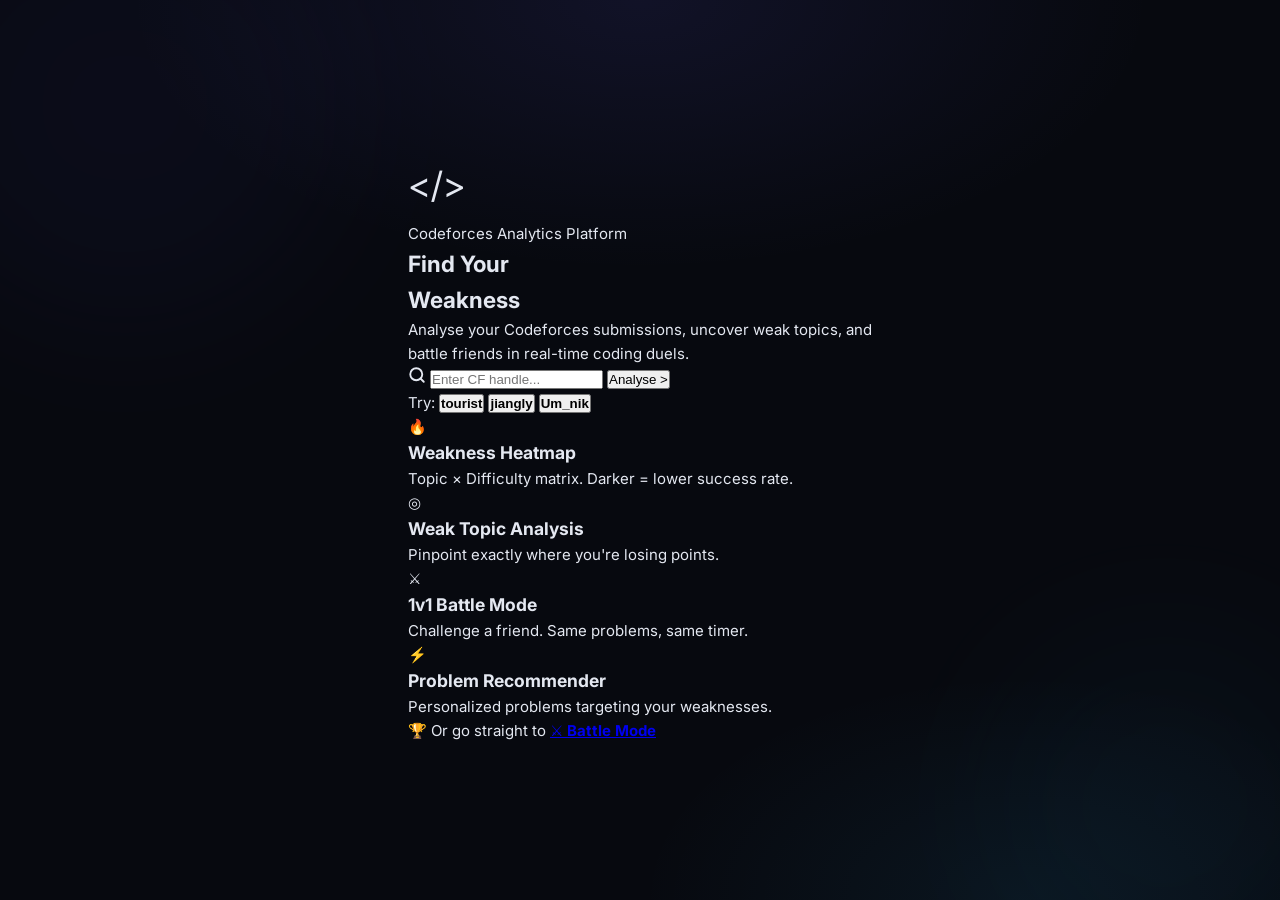
==== commit fe871374: "Update index.html" ====
--- a/index.html
+++ b/index.html
@@ -4,7 +4,7 @@
 <head>
     <meta charset="UTF-8" />
     <meta name="viewport" content="width=device-width, initial-scale=1.0" />
-    <title>CF Weakness Heatmap Analyzer</title>
+    <title>Codeforces Analytics Platform</title>
     <link rel="preconnect" href="https://fonts.googleapis.com" />
     <link rel="preconnect" href="https://fonts.gstatic.com" crossorigin />
     <link
@@ -31,465 +31,416 @@
         </div>
     </div>
 
-    <!-- ============ LANDING / INPUT ============ -->
+    <!-- ============ LANDING PAGE ============ -->
     <section id="landing" class="landing">
-        <div class="landing-inner">
-            <div class="logo-area">
-                <svg class="logo-icon" viewBox="0 0 48 48" fill="none">
-                    <rect x="4" y="24" width="8" height="20" rx="2" fill="#FF4E50" />
-                    <rect x="16" y="16" width="8" height="28" rx="2" fill="#FC913A" />
-                    <rect x="28" y="8" width="8" height="36" rx="2" fill="#F9D423" />
-                    <rect x="40" y="2" width="4" height="42" rx="2" fill="#E1F5C4" opacity="0.5" />
-                </svg>
-                <h1>CF Weakness Analyzer</h1>
-            </div>
-            <p class="subtitle">Visual analytics for your Codeforces journey. Discover weaknesses, track progress,
-                dominate contests.</p>
-
-            <div class="feature-pills">
-                <span class="pill">🔥 Heatmaps</span>
-                <span class="pill">🏅 Badges</span>
-                <span class="pill">📈 Trends</span>
-                <span class="pill">🎯 Recommender</span>
-                <span class="pill">⚔️ Compare</span>
-                <span class="pill">🕐 Time Analysis</span>
-                <span class="pill">📝 Daily POTD</span>
-                <span class="pill">📅 Upcoming Contests</span>
-                <span class="pill">📋 Practice Sheet</span>
-            </div>
-
-            <div class="input-group">
-                <input type="text" id="handleInput" placeholder="Enter Codeforces handle" autocomplete="off" />
+        <div class="landing-container">
+            <!-- Platform badge -->
+            <div class="platform-badge">
+                <span class="badge-icon">&lt;/&gt;</span> Codeforces Analytics Platform
+            </div>
+
+            <!-- Hero -->
+            <h1 class="hero-title">
+                Find Your<br>
+                <span class="hero-gradient">Weakness</span>
+            </h1>
+
+            <p class="hero-subtitle">
+                Analyse your Codeforces submissions, uncover weak topics, and<br>
+                battle friends in real-time coding duels.
+            </p>
+
+            <!-- Search bar -->
+            <div class="search-bar">
+                <span class="search-icon">
+                    <svg width="18" height="18" viewBox="0 0 24 24" fill="none" stroke="currentColor" stroke-width="2.5"
+                        stroke-linecap="round" stroke-linejoin="round">
+                        <circle cx="11" cy="11" r="8" />
+                        <line x1="21" y1="21" x2="16.65" y2="16.65" />
+                    </svg>
+                </span>
+                <input type="text" id="handleInput" placeholder="Enter CF handle..." autocomplete="off" />
                 <button id="analyzeBtn" onclick="startAnalysis()">
-                    <span class="btn-text">Analyze</span>
+                    <span class="btn-text">Analyse &gt;</span>
                     <span class="btn-loader hidden"></span>
                 </button>
             </div>
             <p id="errorMsg" class="error-msg hidden"></p>
 
-            <!-- Peer Comparison Toggle -->
-            <div class="compare-toggle">
-                <label class="toggle-label">
-                    <input type="checkbox" id="compareToggle" onchange="toggleCompare()" />
-                    <span class="toggle-slider"></span>
-                    <span>Compare with another user</span>
-                </label>
-                <div id="compareInputArea" class="compare-input-area hidden">
+            <!-- Hidden compare inputs (functional, not visible) -->
+            <div style="display:none">
+                <input type="checkbox" id="compareToggle" />
+                <div id="compareInputArea">
                     <input type="text" id="compareHandleInput" placeholder="Enter opponent handle" autocomplete="off" />
                 </div>
             </div>
 
-            <div class="sample-handles">
-                Try: <button onclick="setHandle('tourist')">tourist</button>
-                <button onclick="setHandle('jiangly')">jiangly</button>
-                <button onclick="setHandle('Benq')">Benq</button>
+            <!-- Sample handles -->
+            <p class="sample-text">
+                Try: <button onclick="setHandle('tourist')"><strong>tourist</strong></button>
+                <button onclick="setHandle('jiangly')"><strong>jiangly</strong></button>
+                <button onclick="setHandle('Um_nik')"><strong>Um_nik</strong></button>
+            </p>
+
+            <!-- Feature cards 2×2 -->
+            <div class="feature-grid">
+                <div class="feature-card">
+                    <div class="fc-icon fc-icon-fire">🔥</div>
+                    <div class="fc-body">
+                        <h3>Weakness Heatmap</h3>
+                        <p>Topic × Difficulty matrix. Darker = lower success rate.</p>
+                    </div>
+                </div>
+                <div class="feature-card">
+                    <div class="fc-icon fc-icon-target">◎</div>
+                    <div class="fc-body">
+                        <h3>Weak Topic Analysis</h3>
+                        <p>Pinpoint exactly where you're losing points.</p>
+                    </div>
+                </div>
+                <div class="feature-card feature-card-battle" onclick="goToBattleDirect()">
+                    <div class="fc-icon fc-icon-battle">⚔</div>
+                    <div class="fc-body">
+                        <h3>1v1 Battle Mode</h3>
+                        <p>Challenge a friend. Same problems, same timer.</p>
+                    </div>
+                </div>
+                <div class="feature-card">
+                    <div class="fc-icon fc-icon-bolt">⚡</div>
+                    <div class="fc-body">
+                        <h3>Problem Recommender</h3>
+                        <p>Personalized problems targeting your weaknesses.</p>
+                    </div>
+                </div>
+            </div>
+
+            <!-- Battle shortcut -->
+            <div class="battle-shortcut">
+                🏆 Or go straight to
+                <a href="#" onclick="goToBattleDirect();return false;">⚔ <strong>Battle Mode</strong></a>
             </div>
         </div>
     </section>
 
     <!-- ============ DASHBOARD ============ -->
     <section id="dashboard" class="dashboard hidden">
-        <!-- Top bar -->
-        <header class="topbar">
-            <div class="topbar-left">
-                <svg class="topbar-logo" viewBox="0 0 48 48" fill="none">
-                    <rect x="4" y="24" width="8" height="20" rx="2" fill="#FF4E50" />
-                    <rect x="16" y="16" width="8" height="28" rx="2" fill="#FC913A" />
-                    <rect x="28" y="8" width="8" height="36" rx="2" fill="#F9D423" />
-                </svg>
-                <span class="topbar-title">CF Weakness Analyzer</span>
-            </div>
-
-            <!-- CF-style top navigation links -->
-            <nav class="topbar-nav">
-                <a href="#" class="topbar-link active" data-tab="overview"
-                    onclick="switchTab('overview');return false;">Overview</a>
-                <a href="#" class="topbar-link" data-tab="analysis"
-                    onclick="switchTab('analysis');return false;">Analysis</a>
-                <a href="#" class="topbar-link" data-tab="timeline"
-                    onclick="switchTab('timeline');return false;">Timeline</a>
-                <a href="#" class="topbar-link" data-tab="contests"
-                    onclick="switchTab('contests');return false;">Contests</a>
-                <a href="#" class="topbar-link" data-tab="badges" onclick="switchTab('badges');return false;">Badges</a>
-                <a href="#" class="topbar-link" data-tab="recommend"
-                    onclick="switchTab('recommend');return false;">Recommender</a>
-                <a href="#" class="topbar-link" data-tab="upcoming"
-                    onclick="switchTab('upcoming');return false;">Upcoming</a>
-                <a href="#" class="topbar-link" data-tab="sheet" onclick="switchTab('sheet');return false;">Sheet</a>
-                <a href="#" class="topbar-link" data-tab="insights"
-                    onclick="switchTab('insights');return false;">Insights</a>
-            </nav>
-
-            <div class="topbar-right">
-                <span id="userHandle" class="user-handle"></span>
-                <button class="btn-theme" id="themeToggle" onclick="toggleTheme()" title="Toggle theme">🌙</button>
-                <button class="btn-outline" onclick="backToLanding()">New Search</button>
+
+        <!-- Simplified header -->
+        <header class="dash-header">
+            <a href="#" class="back-link" onclick="backToLanding();return false;">← Back</a>
+            <div class="dash-brand">
+                <span class="brand-code">&lt;/&gt;</span>
+                <span id="userHandle" class="dash-handle"></span>
+            </div>
+            <div class="dash-right">
+                <button id="themeToggle" class="theme-btn" onclick="toggleTheme()" title="Toggle theme">🌙</button>
+                <button class="btn-battle-nav" onclick="switchTab('battle')">⚔ Battle Mode</button>
             </div>
         </header>
 
-        <!-- ═══════ CF-STYLE LAYOUT: MAIN + SIDEBAR ═══════ -->
-        <div class="cf-layout">
-
-            <!-- ═══════ MAIN CONTENT AREA (left) ═══════ -->
-            <main class="cf-main">
-
-                <!-- Secondary nav (like CF's MAIN | PROBLEMS | SUBMIT etc) -->
-                <nav class="sub-nav" id="tabNav">
-                    <button class="sub-nav-btn active" data-tab="overview" onclick="switchTab('overview')">📊
-                        Overview</button>
-                    <button class="sub-nav-btn" data-tab="analysis" onclick="switchTab('analysis')">🔬 Analysis</button>
-                    <button class="sub-nav-btn" data-tab="timeline" onclick="switchTab('timeline')">📈 Timeline</button>
-                    <button class="sub-nav-btn" data-tab="contests" onclick="switchTab('contests')">🏆 Contests</button>
-                    <button class="sub-nav-btn" data-tab="badges" onclick="switchTab('badges')">🏅 Badges</button>
-                    <button class="sub-nav-btn" data-tab="recommend" onclick="switchTab('recommend')">🎯
-                        Recommender</button>
-                    <button class="sub-nav-btn" data-tab="upcoming" onclick="switchTab('upcoming')">📅 Upcoming</button>
-                    <button class="sub-nav-btn" data-tab="sheet" onclick="switchTab('sheet')">📋 Sheet</button>
-                    <button class="sub-nav-btn" data-tab="insights" onclick="switchTab('insights')">🧠 Insights</button>
-                </nav>
-
-                <!-- ═══════ TAB: OVERVIEW ═══════ -->
-                <div class="tab-content active" id="tab-overview">
-                    <div class="grid-container">
-                        <div class="card card-full">
-                            <h3>🔥 Weakness Heatmap <span class="card-hint">Topic × Difficulty — darker = lower success
-                                    rate</span></h3>
-                            <div class="heatmap-wrapper" id="heatmapWrapper"></div>
-                            <div class="heatmap-legend" id="heatmapLegend"></div>
-                        </div>
-                        <div class="card">
-                            <h3>📊 Success Rate by Topic</h3>
-                            <canvas id="topicSuccessChart"></canvas>
-                        </div>
-                        <div class="card">
-                            <h3>❌ Wrong Submission Ratio by Topic</h3>
-                            <canvas id="wrongSubChart"></canvas>
-                        </div>
-                        <div class="card">
-                            <h3>🕸️ Skill Radar</h3>
-                            <canvas id="radarChart"></canvas>
-                        </div>
-                        <div class="card">
-                            <h3>📋 Verdict Breakdown</h3>
-                            <canvas id="verdictChart"></canvas>
-                        </div>
-                        <div class="card card-full">
-                            <h3>🎯 Weakest Areas — Detailed Breakdown</h3>
-                            <div class="table-scroll">
-                                <table id="weaknessTable" class="weakness-table">
-                                    <thead>
-                                        <tr>
-                                            <th>Topic</th>
-                                            <th>Rating Range</th>
-                                            <th>Attempted</th>
-                                            <th>Solved</th>
-                                            <th>Success %</th>
-                                            <th>Avg Attempts</th>
-                                            <th>Verdict Pattern</th>
-                                        </tr>
-                                    </thead>
-                                    <tbody></tbody>
-                                </table>
+        <!-- Profile card -->
+        <div class="profile-card" id="userCard">
+            <div class="profile-left">
+                <img id="userAvatar" class="profile-avatar" src="" alt="" />
+                <div class="profile-info">
+                    <h2 class="profile-name">
+                        <span id="userName"></span>
+                        <span id="userRank" class="profile-rank-badge"></span>
+                    </h2>
+                    <p class="profile-meta" id="profileMeta">🏆 Max Rating: <strong>—</strong></p>
+                </div>
+            </div>
+            <div class="profile-right" id="userStats"></div>
+        </div>
+
+        <!-- KPI Strip -->
+        <div id="kpiStrip" class="kpi-strip"></div>
+
+        <!-- Streak Banner -->
+        <div id="streakBanner" class="streak-banner">
+            <div class="streak-item"><span class="streak-fire">🔥</span><span class="streak-num"
+                    id="currentStreak">0</span><span class="streak-label">Current Streak</span></div>
+            <div class="streak-divider"></div>
+            <div class="streak-item"><span class="streak-fire">⭐</span><span class="streak-num"
+                    id="bestStreak">0</span><span class="streak-label">Best Streak</span></div>
+            <div class="streak-divider"></div>
+            <div class="streak-item"><span class="streak-fire">📅</span><span class="streak-num"
+                    id="activeDays">0</span><span class="streak-label">Active Days</span></div>
+            <div class="streak-divider"></div>
+            <div class="streak-item"><span class="streak-fire">📆</span><span class="streak-num"
+                    id="totalDays">0</span><span class="streak-label">Total Days</span></div>
+        </div>
+
+        <!-- Daily Problem of the Day -->
+        <div id="potdCard" class="potd-card"></div>
+
+        <!-- Tab navigation -->
+        <nav class="tabs" id="tabNav">
+            <button class="tab-btn active" data-tab="overview" onclick="switchTab('overview')">🔥 Heatmap</button>
+            <button class="tab-btn" data-tab="analysis" onclick="switchTab('analysis')">◎ Weak Topics</button>
+            <button class="tab-btn" data-tab="recommend" onclick="switchTab('recommend')">⚡ Recommender</button>
+            <button class="tab-btn" data-tab="timeline" onclick="switchTab('timeline')">📈 Timeline</button>
+            <button class="tab-btn" data-tab="contests" onclick="switchTab('contests')">🏆 Contests</button>
+            <button class="tab-btn" data-tab="badges" onclick="switchTab('badges')">🏅 Badges</button>
+            <button class="tab-btn" data-tab="upcoming" onclick="switchTab('upcoming')">📅 Upcoming</button>
+            <button class="tab-btn" data-tab="sheet" onclick="switchTab('sheet')">📋 Sheet</button>
+            <button class="tab-btn" data-tab="insights" onclick="switchTab('insights')">🧠 Insights</button>
+        </nav>
+
+        <!-- ============ TAB CONTENT AREA ============ -->
+        <div class="dash-content">
+
+            <!-- ═══════ TAB: OVERVIEW ═══════ -->
+            <div class="tab-content active" id="tab-overview">
+                <div class="grid-container">
+                    <div class="card card-full">
+                        <h3>🔥 Weakness Heatmap <span class="card-hint">Topic × Difficulty — darker = lower success
+                                rate</span></h3>
+                        <div class="heatmap-wrapper" id="heatmapWrapper"></div>
+                        <div class="heatmap-legend" id="heatmapLegend"></div>
+                    </div>
+                    <div class="card">
+                        <h3>📊 Success Rate by Topic</h3>
+                        <canvas id="topicSuccessChart"></canvas>
+                    </div>
+                    <div class="card">
+                        <h3>❌ Wrong Submission Ratio by Topic</h3>
+                        <canvas id="wrongSubChart"></canvas>
+                    </div>
+                    <div class="card">
+                        <h3>🕸️ Skill Radar</h3>
+                        <canvas id="radarChart"></canvas>
+                    </div>
+                    <div class="card">
+                        <h3>📋 Verdict Breakdown</h3>
+                        <canvas id="verdictChart"></canvas>
+                    </div>
+                    <div class="card card-full">
+                        <h3>🎯 Weakest Areas — Detailed Breakdown</h3>
+                        <div class="table-scroll">
+                            <table id="weaknessTable" class="weakness-table">
+                                <thead>
+                                    <tr>
+                                        <th>Topic</th>
+                                        <th>Rating Range</th>
+                                        <th>Attempted</th>
+                                        <th>Solved</th>
+                                        <th>Success %</th>
+                                        <th>Avg Attempts</th>
+                                        <th>Verdict Pattern</th>
+                                    </tr>
+                                </thead>
+                                <tbody></tbody>
+                            </table>
+                        </div>
+                    </div>
+                </div>
+            </div>
+
+            <!-- ═══════ TAB: ANALYSIS ═══════ -->
+            <div class="tab-content" id="tab-analysis">
+                <div class="grid-container">
+                    <div class="card">
+                        <h3>⏱️ Average Solve Time by Topic</h3>
+                        <canvas id="solveTimeChart"></canvas>
+                    </div>
+                    <div class="card">
+                        <h3>🏆 Contest vs Practice Performance</h3>
+                        <canvas id="contestPracticeChart"></canvas>
+                    </div>
+                    <div class="card">
+                        <h3>📈 Difficulty Distribution</h3>
+                        <canvas id="difficultyChart"></canvas>
+                    </div>
+                    <div class="card">
+                        <h3>💻 Language Stats</h3>
+                        <canvas id="languageChart"></canvas>
+                    </div>
+                    <div class="card card-full">
+                        <h3>💻 Success Rate by Language</h3>
+                        <canvas id="langSuccessChart"></canvas>
+                    </div>
+                    <div class="card card-full">
+                        <h3>🕐 Time-of-Day Productivity <span class="card-hint">When you solve best — Hour ×
+                                Day-of-week</span></h3>
+                        <div class="tod-heatmap-wrapper" id="todHeatmapWrapper"></div>
+                    </div>
+                    <div class="card card-full hidden" id="peerComparisonCard">
+                        <h3>⚔️ Peer Comparison <span class="card-hint" id="peerCompareLabel"></span></h3>
+                        <div class="peer-grid">
+                            <div class="peer-col" id="peerColA"></div>
+                            <div class="peer-col-vs">VS</div>
+                            <div class="peer-col" id="peerColB"></div>
+                        </div>
+                        <canvas id="peerRadarChart"></canvas>
+                    </div>
+                </div>
+            </div>
+
+            <!-- ═══════ TAB: TIMELINE ═══════ -->
+            <div class="tab-content" id="tab-timeline">
+                <div class="grid-container">
+                    <div class="card card-full">
+                        <h3>📈 Rating Progress Timeline <span class="card-hint">Rating over time with contest
+                                markers</span></h3>
+                        <canvas id="ratingTimelineChart"></canvas>
+                    </div>
+                    <div class="card card-full">
+                        <h3>📊 Difficulty Progression <span class="card-hint">How your difficulty range expanded
+                                over time</span></h3>
+                        <canvas id="diffProgressionChart"></canvas>
+                    </div>
+                    <div class="card card-full">
+                        <h3>📅 Submission Activity Heatmap <span class="card-hint">GitHub-style — darker = more
+                                submissions</span></h3>
+                        <div class="calendar-wrapper" id="calendarWrapper"></div>
+                        <div class="calendar-legend" id="calendarLegend"></div>
+                    </div>
+                </div>
+            </div>
+
+            <!-- ═══════ TAB: CONTESTS ═══════ -->
+            <div class="tab-content" id="tab-contests">
+                <div class="grid-container">
+                    <div class="card card-full">
+                        <h3>🏆 Contest Performance Deep Dive <span class="card-hint">Per-contest breakdown with
+                                rating changes</span></h3>
+                        <div class="contest-stats-strip" id="contestStatsStrip"></div>
+                        <div class="table-scroll">
+                            <table id="contestTable" class="weakness-table contest-table">
+                                <thead>
+                                    <tr>
+                                        <th>#</th>
+                                        <th>Contest Name</th>
+                                        <th>Rank</th>
+                                        <th>Old Rating</th>
+                                        <th>New Rating</th>
+                                        <th>Delta</th>
+                                        <th>Problems Solved</th>
+                                    </tr>
+                                </thead>
+                                <tbody id="contestTableBody"></tbody>
+                            </table>
+                        </div>
+                    </div>
+                    <div class="card">
+                        <h3>📊 Rating Delta Distribution</h3>
+                        <canvas id="ratingDeltaChart"></canvas>
+                    </div>
+                    <div class="card">
+                        <h3>🏅 Contest Rank Distribution</h3>
+                        <canvas id="contestRankChart"></canvas>
+                    </div>
+                </div>
+            </div>
+
+            <!-- ═══════ TAB: BADGES ═══════ -->
+            <div class="tab-content" id="tab-badges">
+                <div class="badges-section">
+                    <div class="badges-header">
+                        <h2>🏅 Achievement Badges</h2>
+                        <p class="badges-subtitle">Unlock badges by reaching milestones in your competitive
+                            programming journey</p>
+                        <div class="badges-progress-wrap">
+                            <div class="badges-progress-track">
+                                <div id="badgesProgressBar" class="badges-progress-fill" style="width:0%"></div>
                             </div>
-                        </div>
-                    </div>
-                </div>
-
-                <!-- ═══════ TAB: ANALYSIS ═══════ -->
-                <div class="tab-content" id="tab-analysis">
-                    <div class="grid-container">
-                        <div class="card">
-                            <h3>⏱️ Average Solve Time by Topic</h3>
-                            <canvas id="solveTimeChart"></canvas>
-                        </div>
-                        <div class="card">
-                            <h3>🏆 Contest vs Practice Performance</h3>
-                            <canvas id="contestPracticeChart"></canvas>
-                        </div>
-                        <div class="card">
-                            <h3>📈 Difficulty Distribution</h3>
-                            <canvas id="difficultyChart"></canvas>
-                        </div>
-                        <div class="card">
-                            <h3>💻 Language Stats</h3>
-                            <canvas id="languageChart"></canvas>
-                        </div>
-                        <div class="card card-full">
-                            <h3>💻 Success Rate by Language</h3>
-                            <canvas id="langSuccessChart"></canvas>
-                        </div>
-                        <div class="card card-full">
-                            <h3>🕐 Time-of-Day Productivity <span class="card-hint">When you solve best — Hour ×
-                                    Day-of-week</span></h3>
-                            <div class="tod-heatmap-wrapper" id="todHeatmapWrapper"></div>
-                        </div>
-                        <div class="card card-full hidden" id="peerComparisonCard">
-                            <h3>⚔️ Peer Comparison <span class="card-hint" id="peerCompareLabel"></span></h3>
-                            <div class="peer-grid">
-                                <div class="peer-col" id="peerColA"></div>
-                                <div class="peer-col-vs">VS</div>
-                                <div class="peer-col" id="peerColB"></div>
-                            </div>
-                            <canvas id="peerRadarChart"></canvas>
-                        </div>
-                    </div>
-                </div>
-
-                <!-- ═══════ TAB: TIMELINE ═══════ -->
-                <div class="tab-content" id="tab-timeline">
-                    <div class="grid-container">
-                        <div class="card card-full">
-                            <h3>📈 Rating Progress Timeline <span class="card-hint">Rating over time with contest
-                                    markers</span></h3>
-                            <canvas id="ratingTimelineChart"></canvas>
-                        </div>
-                        <div class="card card-full">
-                            <h3>📊 Difficulty Progression <span class="card-hint">How your difficulty range expanded
-                                    over time</span></h3>
-                            <canvas id="diffProgressionChart"></canvas>
-                        </div>
-                        <div class="card card-full">
-                            <h3>📅 Submission Activity Heatmap <span class="card-hint">GitHub-style — darker = more
-                                    submissions</span></h3>
-                            <div class="calendar-wrapper" id="calendarWrapper"></div>
-                            <div class="calendar-legend" id="calendarLegend"></div>
-                        </div>
-                    </div>
-                </div>
-
-                <!-- ═══════ TAB: CONTESTS ═══════ -->
-                <div class="tab-content" id="tab-contests">
-                    <div class="grid-container">
-                        <div class="card card-full">
-                            <h3>🏆 Contest Performance Deep Dive <span class="card-hint">Per-contest breakdown with
-                                    rating changes</span></h3>
-                            <div class="contest-stats-strip" id="contestStatsStrip"></div>
-                            <div class="table-scroll">
-                                <table id="contestTable" class="weakness-table contest-table">
-                                    <thead>
-                                        <tr>
-                                            <th>#</th>
-                                            <th>Contest Name</th>
-                                            <th>Rank</th>
-                                            <th>Old Rating</th>
-                                            <th>New Rating</th>
-                                            <th>Delta</th>
-                                            <th>Problems Solved</th>
-                                        </tr>
-                                    </thead>
-                                    <tbody id="contestTableBody"></tbody>
-                                </table>
-                            </div>
-                        </div>
-                        <div class="card">
-                            <h3>📊 Rating Delta Distribution</h3>
-                            <canvas id="ratingDeltaChart"></canvas>
-                        </div>
-                        <div class="card">
-                            <h3>🏅 Contest Rank Distribution</h3>
-                            <canvas id="contestRankChart"></canvas>
-                        </div>
-                    </div>
-                </div>
-
-                <!-- ═══════ TAB: BADGES ═══════ -->
-                <div class="tab-content" id="tab-badges">
-                    <div class="badges-section">
-                        <div class="badges-header">
-                            <h2>🏅 Achievement Badges</h2>
-                            <p class="badges-subtitle">Unlock badges by reaching milestones in your competitive
-                                programming journey</p>
-                            <div class="badges-progress-wrap">
-                                <div class="badges-progress-track">
-                                    <div id="badgesProgressBar" class="badges-progress-fill" style="width:0%"></div>
-                                </div>
-                                <span id="badgesProgressText" class="badges-progress-text">0 / 0 Unlocked</span>
-                            </div>
-                        </div>
-                        <div class="badges-grid" id="badgesGrid"></div>
-                    </div>
-                </div>
-
-                <!-- ═══════ TAB: RECOMMEND ═══════ -->
-                <div class="tab-content" id="tab-recommend">
-                    <div class="grid-container">
-                        <div class="card card-full">
-                            <h3>🎯 Problem Recommender <span class="card-hint">Personalized problems based on your
-                                    weaknesses</span></h3>
-                            <div class="recommend-controls">
-                                <select id="recommendDifficulty" class="recommend-select">
-                                    <option value="auto">Auto (based on weaknesses)</option>
-                                    <option value="800">800</option>
-                                    <option value="900">900</option>
-                                    <option value="1000">1000</option>
-                                    <option value="1100">1100</option>
-                                    <option value="1200">1200</option>
-                                    <option value="1300">1300</option>
-                                    <option value="1400">1400</option>
-                                    <option value="1500">1500</option>
-                                    <option value="1600">1600</option>
-                                    <option value="1700">1700</option>
-                                    <option value="1800">1800</option>
-                                    <option value="1900">1900</option>
-                                    <option value="2000">2000</option>
-                                    <option value="2100">2100+</option>
-                                </select>
-                                <select id="recommendTopic" class="recommend-select">
-                                    <option value="auto">Auto (weakest topics)</option>
-                                </select>
-                                <button class="btn-recommend" onclick="refreshRecommendations()">🔄 Refresh</button>
-                            </div>
-                            <div class="recommend-grid" id="recommendGrid">
-                                <p class="recommend-placeholder">Click "Refresh" or switch to this tab to get
-                                    personalized problem recommendations.</p>
-                            </div>
-                        </div>
-                    </div>
-                </div>
-
-                <!-- ═══════ TAB: UPCOMING CONTESTS ═══════ -->
-                <div class="tab-content" id="tab-upcoming">
-                    <div class="grid-container">
-                        <div class="card card-full">
-                            <h3>📅 Upcoming Contests <span class="card-hint">Live & scheduled Codeforces contests</span>
-                            </h3>
-                            <div class="upcoming-controls">
-                                <button class="btn-recommend" onclick="refreshUpcomingContests()">🔄 Refresh</button>
-                            </div>
-                            <div id="upcomingContestsWrapper" class="upcoming-contests-wrapper">
-                                <p class="sheet-empty">⏳ Loading upcoming contests...</p>
-                            </div>
-                        </div>
-                    </div>
-                </div>
-
-                <!-- ═══════ TAB: PRACTICE SHEET ═══════ -->
-                <div class="tab-content" id="tab-sheet">
-                    <div class="grid-container">
-                        <div class="card card-full">
-                            <h3>📋 Rating × Topic Practice Sheet <span class="card-hint">Structured problems organized
-                                    by rating &amp; topic — click to solve</span></h3>
-                            <div id="practiceSheetWrapper" class="practice-sheet-wrapper">
-                                <p class="sheet-empty">⏳ Loading practice sheet...</p>
-                            </div>
-                        </div>
-                    </div>
-                </div>
-
-                <!-- ═══════ TAB: INSIGHTS ═══════ -->
-                <div class="tab-content" id="tab-insights">
-                    <div class="grid-container">
-                        <div class="card card-full">
-                            <h3>🧠 Advanced Insights</h3>
-                            <div id="insightsContainer" class="insights-container"></div>
-                        </div>
-                    </div>
-                </div>
-
-            </main>
-
-            <!-- ═══════ RIGHT SIDEBAR (like Codeforces) ═══════ -->
-            <aside class="cf-sidebar">
-
-                <!-- → Profile Card -->
-                <div class="sb-widget" id="userCard">
-                    <div class="sb-widget-title">→ Profile</div>
-                    <div class="user-card-info">
-                        <img id="userAvatar" class="user-avatar" src="" alt="" />
-                        <div>
-                            <h2 id="userName"></h2>
-                            <p id="userRank" class="user-rank"></p>
-                        </div>
-                    </div>
-                    <div class="user-stats" id="userStats"></div>
-                </div>
-
-                <!-- → KPI Stats -->
-                <div class="sb-widget">
-                    <div class="sb-widget-title">→ Quick Stats</div>
-                    <div class="sb-kpi-grid" id="kpiStrip"></div>
-                </div>
-
-                <!-- → Streaks -->
-                <div class="sb-widget" id="streakBanner">
-                    <div class="sb-widget-title">→ Streaks</div>
-                    <div class="sb-streak-grid">
-                        <div class="sb-streak-item">
-                            <span class="streak-fire">🔥</span>
-                            <div>
-                                <span class="streak-num" id="currentStreak">0</span>
-                                <span class="streak-label">Current</span>
-                            </div>
-                        </div>
-                        <div class="sb-streak-item">
-                            <span class="streak-fire">⚡</span>
-                            <div>
-                                <span class="streak-num" id="bestStreak">0</span>
-                                <span class="streak-label">Best</span>
-                            </div>
-                        </div>
-                        <div class="sb-streak-item">
-                            <span class="streak-fire">📅</span>
-                            <div>
-                                <span class="streak-num" id="activeDays">0</span>
-                                <span class="streak-label">Active Days</span>
-                            </div>
-                        </div>
-                        <div class="sb-streak-item">
-                            <span class="streak-fire">📊</span>
-                            <div>
-                                <span class="streak-num" id="totalDays">0</span>
-                                <span class="streak-label">Total Days</span>
-                            </div>
-                        </div>
-                    </div>
-                </div>
-
-                <!-- → Daily POTD -->
-                <div class="sb-widget">
-                    <div class="sb-widget-title">→ Daily Challenge</div>
-                    <div id="potdCard">
-                        <div class="potd-inner potd-loading">
-                            <div class="potd-icon">📝</div>
-                            <div class="potd-body">
-                                <h3 class="potd-title">Problem of the Day</h3>
-                                <p class="potd-subtitle">Loading your personalized daily challenge...</p>
-                            </div>
-                        </div>
-                    </div>
-                </div>
-
-                <!-- → Export & Tools -->
-                <div class="sb-widget">
-                    <div class="sb-widget-title">→ Tools</div>
-                    <div class="sb-tools">
-                        <button class="sb-tool-btn" onclick="exportAsPNG()" title="Export as PNG">📸 Export PNG</button>
-                        <button class="sb-tool-btn" onclick="exportAsPDF()" title="Export as PDF">📄 Export PDF</button>
-                    </div>
-                </div>
-
-                <!-- → Quick Navigation -->
-                <div class="sb-widget">
-                    <div class="sb-widget-title">→ Navigate</div>
-                    <div class="sb-quick-nav">
-                        <a href="#" onclick="switchTab('overview');return false;" class="sb-nav-link">📊 Overview</a>
-                        <a href="#" onclick="switchTab('analysis');return false;" class="sb-nav-link">🔬 Analysis</a>
-                        <a href="#" onclick="switchTab('timeline');return false;" class="sb-nav-link">📈 Timeline</a>
-                        <a href="#" onclick="switchTab('contests');return false;" class="sb-nav-link">🏆 Contests</a>
-                        <a href="#" onclick="switchTab('badges');return false;" class="sb-nav-link">🏅 Badges</a>
-                        <a href="#" onclick="switchTab('recommend');return false;" class="sb-nav-link">🎯
-                            Recommender</a>
-                        <a href="#" onclick="switchTab('upcoming');return false;" class="sb-nav-link">📅 Upcoming</a>
-                        <a href="#" onclick="switchTab('sheet');return false;" class="sb-nav-link">📋 Practice Sheet</a>
-                        <a href="#" onclick="switchTab('insights');return false;" class="sb-nav-link">🧠 Insights</a>
-                    </div>
-                </div>
-
-            </aside>
+                            <span id="badgesProgressText" class="badges-progress-text">0 / 0 Unlocked</span>
+                        </div>
+                    </div>
+                    <div class="badges-grid" id="badgesGrid"></div>
+                </div>
+            </div>
+
+            <!-- ═══════ TAB: RECOMMEND ═══════ -->
+            <div class="tab-content" id="tab-recommend">
+                <div class="grid-container">
+                    <div class="card card-full">
+                        <h3>⚡ Problem Recommender <span class="card-hint">Based on your weaknesses</span></h3>
+                        <div class="recommend-controls">
+                            <span class="recommend-label">Target rating:</span>
+                            <select id="recommendDifficulty" class="recommend-select">
+                                <option value="auto">Auto</option>
+                                <option value="800">800</option>
+                                <option value="900">900</option>
+                                <option value="1000">1000</option>
+                                <option value="1100">1100</option>
+                                <option value="1200">1200</option>
+                                <option value="1300">1300</option>
+                                <option value="1400" selected>1400</option>
+                                <option value="1500">1500</option>
+                                <option value="1600">1600</option>
+                                <option value="1700">1700</option>
+                                <option value="1800">1800</option>
+                                <option value="1900">1900</option>
+                                <option value="2000">2000</option>
+                                <option value="2100">2100+</option>
+                            </select>
+                            <select id="recommendTopic" class="recommend-select" style="display:none">
+                                <option value="auto">Auto (weakest topics)</option>
+                            </select>
+                            <button class="btn-recommend" onclick="refreshRecommendations()">🔄 Refresh</button>
+                        </div>
+                        <div class="recommend-targeting" id="recommendTargeting"></div>
+                        <div class="recommend-grid" id="recommendGrid">
+                            <p class="recommend-placeholder">Switch to this tab after analysis to get personalized
+                                recommendations.</p>
+                        </div>
+                    </div>
+                </div>
+            </div>
+
+            <!-- ═══════ TAB: UPCOMING CONTESTS ═══════ -->
+            <div class="tab-content" id="tab-upcoming">
+                <div class="grid-container">
+                    <div class="card card-full">
+                        <h3>📅 Upcoming Contests <span class="card-hint">Live & scheduled Codeforces
+                                contests</span></h3>
+                        <div class="upcoming-controls">
+                            <button class="btn-recommend" onclick="refreshUpcomingContests()">🔄 Refresh</button>
+                        </div>
+                        <div id="upcomingContestsWrapper" class="upcoming-contests-wrapper">
+                            <p class="sheet-empty">⏳ Loading upcoming contests...</p>
+                        </div>
+                    </div>
+                </div>
+            </div>
+
+            <!-- ═══════ TAB: PRACTICE SHEET ═══════ -->
+            <div class="tab-content" id="tab-sheet">
+                <div class="grid-container">
+                    <div class="card card-full">
+                        <h3>📋 Rating × Topic Practice Sheet <span class="card-hint">Structured problems organized
+                                by rating &amp; topic — click to solve</span></h3>
+                        <div id="practiceSheetWrapper" class="practice-sheet-wrapper">
+                            <p class="sheet-empty">⏳ Loading practice sheet...</p>
+                        </div>
+                    </div>
+                </div>
+            </div>
+
+            <!-- ═══════ TAB: INSIGHTS ═══════ -->
+            <div class="tab-content" id="tab-insights">
+                <div class="grid-container">
+                    <div class="card card-full">
+                        <h3>🧠 Advanced Insights</h3>
+                        <div id="insightsContainer" class="insights-container"></div>
+                    </div>
+                </div>
+            </div>
+
+            <!-- ═══════ TAB: 1v1 BATTLE ═══════ -->
+            <div class="tab-content" id="tab-battle">
+                <div id="battleContainer"></div>
+            </div>
+
         </div>
+        <!-- end dash-content -->
+
+
 
         <footer class="footer">
-            Built with ❤️ — Codeforces Weakness Heatmap Analyzer &copy; 2025
+            Built with ❤️ — Codeforces Analytics Platform &copy; 2025
         </footer>
     </section>
 
@@ -497,7 +448,8 @@
     <script src="analysis.js"></script>
     <script src="charts.js"></script>
     <script src="insights.js"></script>
+    <script src="battle.js"></script>
     <script src="app.js"></script>
 </body>
 
-</html>+</html>
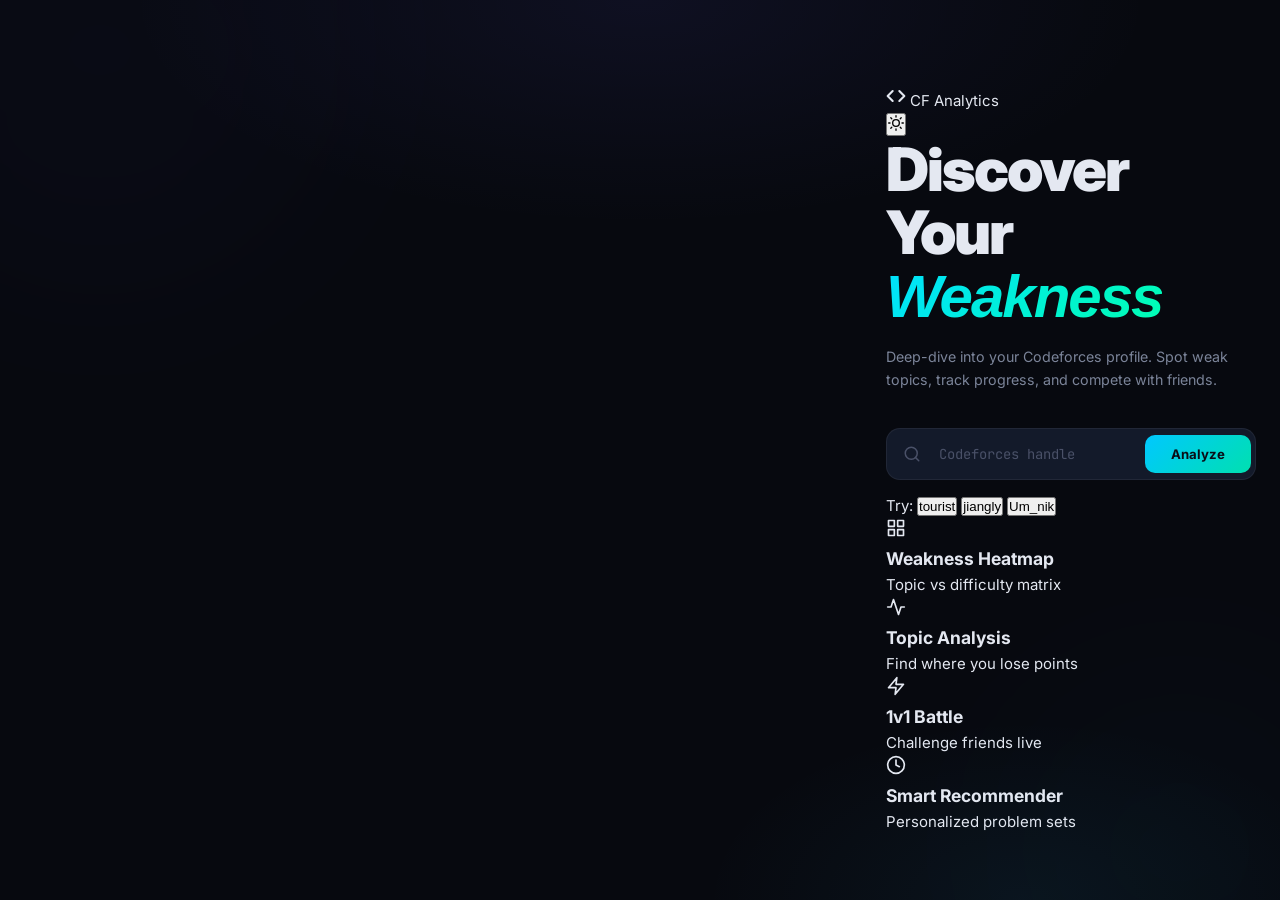
==== commit f9c1ee43: "Update index.html" ====
--- a/index.html
+++ b/index.html
@@ -31,94 +31,155 @@
         </div>
     </div>
 
+    <!-- ============ TOAST CONTAINER ============ -->
+    <div id="toastContainer" class="toast-container"></div>
+
     <!-- ============ LANDING PAGE ============ -->
     <section id="landing" class="landing">
+        <!-- Particle Canvas Background -->
+        <canvas id="particleCanvas" class="particle-canvas"></canvas>
         <div class="landing-container">
-            <!-- Platform badge -->
-            <div class="platform-badge">
-                <span class="badge-icon">&lt;/&gt;</span> Codeforces Analytics Platform
-            </div>
+
+            <!-- Minimal top nav -->
+            <nav class="landing-nav">
+                <div class="landing-nav-brand">
+                    <svg width="20" height="20" viewBox="0 0 24 24" fill="none" stroke="currentColor" stroke-width="2.5"
+                        stroke-linecap="round" stroke-linejoin="round">
+                        <polyline points="16 18 22 12 16 6" />
+                        <polyline points="8 6 2 12 8 18" />
+                    </svg>
+                    <span>CF Analytics</span>
+                </div>
+                <button id="landingThemeToggle" class="theme-btn-minimal" onclick="toggleTheme()" title="Toggle theme">
+                    <svg width="16" height="16" viewBox="0 0 24 24" fill="none" stroke="currentColor" stroke-width="2"
+                        stroke-linecap="round" stroke-linejoin="round">
+                        <circle cx="12" cy="12" r="5" />
+                        <line x1="12" y1="1" x2="12" y2="3" />
+                        <line x1="12" y1="21" x2="12" y2="23" />
+                        <line x1="4.22" y1="4.22" x2="5.64" y2="5.64" />
+                        <line x1="18.36" y1="18.36" x2="19.78" y2="19.78" />
+                        <line x1="1" y1="12" x2="3" y2="12" />
+                        <line x1="21" y1="12" x2="23" y2="12" />
+                        <line x1="4.22" y1="19.78" x2="5.64" y2="18.36" />
+                        <line x1="18.36" y1="5.64" x2="19.78" y2="4.22" />
+                    </svg>
+                </button>
+            </nav>
 
             <!-- Hero -->
-            <h1 class="hero-title">
-                Find Your<br>
-                <span class="hero-gradient">Weakness</span>
-            </h1>
-
-            <p class="hero-subtitle">
-                Analyse your Codeforces submissions, uncover weak topics, and<br>
-                battle friends in real-time coding duels.
-            </p>
-
-            <!-- Search bar -->
-            <div class="search-bar">
-                <span class="search-icon">
-                    <svg width="18" height="18" viewBox="0 0 24 24" fill="none" stroke="currentColor" stroke-width="2.5"
-                        stroke-linecap="round" stroke-linejoin="round">
-                        <circle cx="11" cy="11" r="8" />
-                        <line x1="21" y1="21" x2="16.65" y2="16.65" />
-                    </svg>
-                </span>
-                <input type="text" id="handleInput" placeholder="Enter CF handle..." autocomplete="off" />
-                <button id="analyzeBtn" onclick="startAnalysis()">
-                    <span class="btn-text">Analyse &gt;</span>
-                    <span class="btn-loader hidden"></span>
-                </button>
-            </div>
-            <p id="errorMsg" class="error-msg hidden"></p>
-
-            <!-- Hidden compare inputs (functional, not visible) -->
-            <div style="display:none">
-                <input type="checkbox" id="compareToggle" />
-                <div id="compareInputArea">
-                    <input type="text" id="compareHandleInput" placeholder="Enter opponent handle" autocomplete="off" />
-                </div>
-            </div>
-
-            <!-- Sample handles -->
-            <p class="sample-text">
-                Try: <button onclick="setHandle('tourist')"><strong>tourist</strong></button>
-                <button onclick="setHandle('jiangly')"><strong>jiangly</strong></button>
-                <button onclick="setHandle('Um_nik')"><strong>Um_nik</strong></button>
-            </p>
-
-            <!-- Feature cards 2×2 -->
-            <div class="feature-grid">
-                <div class="feature-card">
-                    <div class="fc-icon fc-icon-fire">🔥</div>
-                    <div class="fc-body">
+            <div class="hero-section">
+                <h1 class="hero-title">
+                    Discover Your<br>
+                    <span class="hero-gradient" id="typewriterTarget">Weakness</span>
+                </h1>
+
+                <p class="hero-subtitle">
+                    Deep-dive into your Codeforces profile. Spot weak topics,
+                    track progress, and compete with friends.
+                </p>
+
+                <!-- Search bar -->
+                <div class="search-wrapper">
+                    <div class="search-bar">
+                        <span class="search-icon">
+                            <svg width="18" height="18" viewBox="0 0 24 24" fill="none" stroke="currentColor"
+                                stroke-width="2" stroke-linecap="round" stroke-linejoin="round">
+                                <circle cx="11" cy="11" r="8" />
+                                <line x1="21" y1="21" x2="16.65" y2="16.65" />
+                            </svg>
+                        </span>
+                        <input type="text" id="handleInput" placeholder="Codeforces handle" autocomplete="off"
+                            onfocus="showRecentSearches()" />
+                        <button id="analyzeBtn" onclick="startAnalysis()">
+                            <span class="btn-text">Analyze</span>
+                            <span class="btn-loader hidden"></span>
+                        </button>
+                    </div>
+                    <!-- Recent Searches Dropdown -->
+                    <div id="recentSearches" class="recent-searches hidden">
+                        <div class="recent-header">
+                            <span>Recent</span>
+                            <button onclick="clearRecentSearches()" class="recent-clear">Clear all</button>
+                        </div>
+                        <div id="recentList" class="recent-list"></div>
+                    </div>
+                </div>
+                <p id="errorMsg" class="error-msg hidden"></p>
+
+                <!-- Hidden compare inputs -->
+                <div style="display:none">
+                    <input type="checkbox" id="compareToggle" />
+                    <div id="compareInputArea">
+                        <input type="text" id="compareHandleInput" placeholder="Enter opponent handle"
+                            autocomplete="off" />
+                    </div>
+                </div>
+
+                <!-- Quick picks -->
+                <div class="quick-picks">
+                    <span class="quick-picks-label">Try:</span>
+                    <button onclick="setHandle('tourist')">tourist</button>
+                    <button onclick="setHandle('jiangly')">jiangly</button>
+                    <button onclick="setHandle('Um_nik')">Um_nik</button>
+                </div>
+            </div>
+
+            <!-- Features — clean horizontal strip -->
+            <div class="features-strip">
+                <div class="feature-item">
+                    <div class="feature-icon-wrap">
+                        <svg width="20" height="20" viewBox="0 0 24 24" fill="none" stroke="currentColor"
+                            stroke-width="2" stroke-linecap="round" stroke-linejoin="round">
+                            <rect x="3" y="3" width="7" height="7" />
+                            <rect x="14" y="3" width="7" height="7" />
+                            <rect x="14" y="14" width="7" height="7" />
+                            <rect x="3" y="14" width="7" height="7" />
+                        </svg>
+                    </div>
+                    <div>
                         <h3>Weakness Heatmap</h3>
-                        <p>Topic × Difficulty matrix. Darker = lower success rate.</p>
-                    </div>
-                </div>
-                <div class="feature-card">
-                    <div class="fc-icon fc-icon-target">◎</div>
-                    <div class="fc-body">
-                        <h3>Weak Topic Analysis</h3>
-                        <p>Pinpoint exactly where you're losing points.</p>
-                    </div>
-                </div>
-                <div class="feature-card feature-card-battle" onclick="goToBattleDirect()">
-                    <div class="fc-icon fc-icon-battle">⚔</div>
-                    <div class="fc-body">
-                        <h3>1v1 Battle Mode</h3>
-                        <p>Challenge a friend. Same problems, same timer.</p>
-                    </div>
-                </div>
-                <div class="feature-card">
-                    <div class="fc-icon fc-icon-bolt">⚡</div>
-                    <div class="fc-body">
-                        <h3>Problem Recommender</h3>
-                        <p>Personalized problems targeting your weaknesses.</p>
-                    </div>
-                </div>
-            </div>
-
-            <!-- Battle shortcut -->
-            <div class="battle-shortcut">
-                🏆 Or go straight to
-                <a href="#" onclick="goToBattleDirect();return false;">⚔ <strong>Battle Mode</strong></a>
-            </div>
+                        <p>Topic vs difficulty matrix</p>
+                    </div>
+                </div>
+                <div class="feature-item">
+                    <div class="feature-icon-wrap">
+                        <svg width="20" height="20" viewBox="0 0 24 24" fill="none" stroke="currentColor"
+                            stroke-width="2" stroke-linecap="round" stroke-linejoin="round">
+                            <path d="M22 12h-4l-3 9L9 3l-3 9H2" />
+                        </svg>
+                    </div>
+                    <div>
+                        <h3>Topic Analysis</h3>
+                        <p>Find where you lose points</p>
+                    </div>
+                </div>
+                <div class="feature-item" onclick="goToBattleDirect()" style="cursor:pointer">
+                    <div class="feature-icon-wrap feature-icon-accent">
+                        <svg width="20" height="20" viewBox="0 0 24 24" fill="none" stroke="currentColor"
+                            stroke-width="2" stroke-linecap="round" stroke-linejoin="round">
+                            <polygon points="13 2 3 14 12 14 11 22 21 10 12 10 13 2" />
+                        </svg>
+                    </div>
+                    <div>
+                        <h3>1v1 Battle</h3>
+                        <p>Challenge friends live</p>
+                    </div>
+                </div>
+                <div class="feature-item">
+                    <div class="feature-icon-wrap">
+                        <svg width="20" height="20" viewBox="0 0 24 24" fill="none" stroke="currentColor"
+                            stroke-width="2" stroke-linecap="round" stroke-linejoin="round">
+                            <circle cx="12" cy="12" r="10" />
+                            <polyline points="12 6 12 12 16 14" />
+                        </svg>
+                    </div>
+                    <div>
+                        <h3>Smart Recommender</h3>
+                        <p>Personalized problem sets</p>
+                    </div>
+                </div>
+            </div>
+
         </div>
     </section>
 
@@ -127,14 +188,29 @@
 
         <!-- Simplified header -->
         <header class="dash-header">
-            <a href="#" class="back-link" onclick="backToLanding();return false;">← Back</a>
+            <a href="#" class="back-link" onclick="backToLanding();return false;">
+                <svg width="16" height="16" viewBox="0 0 24 24" fill="none" stroke="currentColor" stroke-width="2.5"
+                    stroke-linecap="round" stroke-linejoin="round">
+                    <line x1="19" y1="12" x2="5" y2="12" />
+                    <polyline points="12 19 5 12 12 5" />
+                </svg>
+                Back
+            </a>
             <div class="dash-brand">
-                <span class="brand-code">&lt;/&gt;</span>
+                <svg width="18" height="18" viewBox="0 0 24 24" fill="none" stroke="currentColor" stroke-width="2.5"
+                    stroke-linecap="round" stroke-linejoin="round">
+                    <polyline points="16 18 22 12 16 6" />
+                    <polyline points="8 6 2 12 8 18" />
+                </svg>
                 <span id="userHandle" class="dash-handle"></span>
             </div>
             <div class="dash-right">
-                <button id="themeToggle" class="theme-btn" onclick="toggleTheme()" title="Toggle theme">🌙</button>
-                <button class="btn-battle-nav" onclick="switchTab('battle')">⚔ Battle Mode</button>
+                <button id="themeToggle" class="theme-btn" onclick="toggleTheme()" title="Toggle theme">
+                    <svg width="16" height="16" viewBox="0 0 24 24" fill="none" stroke="currentColor" stroke-width="2"
+                        stroke-linecap="round" stroke-linejoin="round">
+                        <path d="M21 12.79A9 9 0 1 1 11.21 3 7 7 0 0 0 21 12.79z" />
+                    </svg>
+                </button>
             </div>
         </header>
 
@@ -158,17 +234,17 @@
 
         <!-- Streak Banner -->
         <div id="streakBanner" class="streak-banner">
-            <div class="streak-item"><span class="streak-fire">🔥</span><span class="streak-num"
-                    id="currentStreak">0</span><span class="streak-label">Current Streak</span></div>
+            <div class="streak-item"><span class="streak-num" id="currentStreak">0</span><span
+                    class="streak-label">Current Streak</span></div>
             <div class="streak-divider"></div>
-            <div class="streak-item"><span class="streak-fire">⭐</span><span class="streak-num"
-                    id="bestStreak">0</span><span class="streak-label">Best Streak</span></div>
+            <div class="streak-item"><span class="streak-num" id="bestStreak">0</span><span class="streak-label">Best
+                    Streak</span></div>
             <div class="streak-divider"></div>
-            <div class="streak-item"><span class="streak-fire">📅</span><span class="streak-num"
-                    id="activeDays">0</span><span class="streak-label">Active Days</span></div>
+            <div class="streak-item"><span class="streak-num" id="activeDays">0</span><span class="streak-label">Active
+                    Days</span></div>
             <div class="streak-divider"></div>
-            <div class="streak-item"><span class="streak-fire">📆</span><span class="streak-num"
-                    id="totalDays">0</span><span class="streak-label">Total Days</span></div>
+            <div class="streak-item"><span class="streak-num" id="totalDays">0</span><span class="streak-label">Total
+                    Days</span></div>
         </div>
 
         <!-- Daily Problem of the Day -->
@@ -176,15 +252,20 @@
 
         <!-- Tab navigation -->
         <nav class="tabs" id="tabNav">
-            <button class="tab-btn active" data-tab="overview" onclick="switchTab('overview')">🔥 Heatmap</button>
-            <button class="tab-btn" data-tab="analysis" onclick="switchTab('analysis')">◎ Weak Topics</button>
-            <button class="tab-btn" data-tab="recommend" onclick="switchTab('recommend')">⚡ Recommender</button>
-            <button class="tab-btn" data-tab="timeline" onclick="switchTab('timeline')">📈 Timeline</button>
-            <button class="tab-btn" data-tab="contests" onclick="switchTab('contests')">🏆 Contests</button>
-            <button class="tab-btn" data-tab="badges" onclick="switchTab('badges')">🏅 Badges</button>
-            <button class="tab-btn" data-tab="upcoming" onclick="switchTab('upcoming')">📅 Upcoming</button>
-            <button class="tab-btn" data-tab="sheet" onclick="switchTab('sheet')">📋 Sheet</button>
-            <button class="tab-btn" data-tab="insights" onclick="switchTab('insights')">🧠 Insights</button>
+            <button class="tab-btn active" data-tab="overview" onclick="switchTab('overview')">Heatmap</button>
+            <button class="tab-btn" data-tab="analysis" onclick="switchTab('analysis')">Analysis</button>
+            <button class="tab-btn" data-tab="recommend" onclick="switchTab('recommend')">Recommender</button>
+            <button class="tab-btn" data-tab="timeline" onclick="switchTab('timeline')">Timeline</button>
+            <button class="tab-btn" data-tab="contests" onclick="switchTab('contests')">Contests</button>
+            <button class="tab-btn" data-tab="badges" onclick="switchTab('badges')">Badges</button>
+            <button class="tab-btn" data-tab="upcoming" onclick="switchTab('upcoming')">Upcoming</button>
+            <button class="tab-btn" data-tab="sheet" onclick="switchTab('sheet')">Sheet</button>
+            <button class="tab-btn" data-tab="insights" onclick="switchTab('insights')">Insights</button>
+            <button class="tab-btn" data-tab="integrity" onclick="switchTab('integrity')">Integrity</button>
+            <button class="tab-btn" data-tab="card" onclick="switchTab('card')">Share</button>
+            <button class="tab-btn" data-tab="roadmap" onclick="switchTab('roadmap')">Roadmap</button>
+            <button class="tab-btn" data-tab="leaderboard" onclick="switchTab('leaderboard')">Leaderboard</button>
+            <button class="tab-btn" data-tab="battle" onclick="switchTab('battle')">Battle</button>
         </nav>
 
         <!-- ============ TAB CONTENT AREA ============ -->
@@ -194,29 +275,29 @@
             <div class="tab-content active" id="tab-overview">
                 <div class="grid-container">
                     <div class="card card-full">
-                        <h3>🔥 Weakness Heatmap <span class="card-hint">Topic × Difficulty — darker = lower success
+                        <h3>Weakness Heatmap <span class="card-hint">Topic × Difficulty — darker = lower success
                                 rate</span></h3>
                         <div class="heatmap-wrapper" id="heatmapWrapper"></div>
                         <div class="heatmap-legend" id="heatmapLegend"></div>
                     </div>
                     <div class="card">
-                        <h3>📊 Success Rate by Topic</h3>
+                        <h3>Success Rate by Topic</h3>
                         <canvas id="topicSuccessChart"></canvas>
                     </div>
                     <div class="card">
-                        <h3>❌ Wrong Submission Ratio by Topic</h3>
+                        <h3>Wrong Submission Ratio</h3>
                         <canvas id="wrongSubChart"></canvas>
                     </div>
                     <div class="card">
-                        <h3>🕸️ Skill Radar</h3>
+                        <h3>Skill Radar</h3>
                         <canvas id="radarChart"></canvas>
                     </div>
                     <div class="card">
-                        <h3>📋 Verdict Breakdown</h3>
+                        <h3>Verdict Breakdown</h3>
                         <canvas id="verdictChart"></canvas>
                     </div>
                     <div class="card card-full">
-                        <h3>🎯 Weakest Areas — Detailed Breakdown</h3>
+                        <h3>Weakest Areas <span class="card-hint">Detailed breakdown</span></h3>
                         <div class="table-scroll">
                             <table id="weaknessTable" class="weakness-table">
                                 <thead>
@@ -241,32 +322,31 @@
             <div class="tab-content" id="tab-analysis">
                 <div class="grid-container">
                     <div class="card">
-                        <h3>⏱️ Average Solve Time by Topic</h3>
+                        <h3>Average Solve Time by Topic</h3>
                         <canvas id="solveTimeChart"></canvas>
                     </div>
                     <div class="card">
-                        <h3>🏆 Contest vs Practice Performance</h3>
+                        <h3>Contest vs Practice</h3>
                         <canvas id="contestPracticeChart"></canvas>
                     </div>
                     <div class="card">
-                        <h3>📈 Difficulty Distribution</h3>
+                        <h3>Difficulty Distribution</h3>
                         <canvas id="difficultyChart"></canvas>
                     </div>
                     <div class="card">
-                        <h3>💻 Language Stats</h3>
+                        <h3>Language Stats</h3>
                         <canvas id="languageChart"></canvas>
                     </div>
                     <div class="card card-full">
-                        <h3>💻 Success Rate by Language</h3>
+                        <h3>Success Rate by Language</h3>
                         <canvas id="langSuccessChart"></canvas>
                     </div>
                     <div class="card card-full">
-                        <h3>🕐 Time-of-Day Productivity <span class="card-hint">When you solve best — Hour ×
-                                Day-of-week</span></h3>
+                        <h3>Time-of-Day Productivity <span class="card-hint">When you solve best</span></h3>
                         <div class="tod-heatmap-wrapper" id="todHeatmapWrapper"></div>
                     </div>
                     <div class="card card-full hidden" id="peerComparisonCard">
-                        <h3>⚔️ Peer Comparison <span class="card-hint" id="peerCompareLabel"></span></h3>
+                        <h3>Peer Comparison <span class="card-hint" id="peerCompareLabel"></span></h3>
                         <div class="peer-grid">
                             <div class="peer-col" id="peerColA"></div>
                             <div class="peer-col-vs">VS</div>
@@ -281,18 +361,21 @@
             <div class="tab-content" id="tab-timeline">
                 <div class="grid-container">
                     <div class="card card-full">
-                        <h3>📈 Rating Progress Timeline <span class="card-hint">Rating over time with contest
-                                markers</span></h3>
+                        <h3>Rating Predictor <span class="card-hint">Trend-based milestone prediction</span></h3>
+                        <div id="predictionWidget">
+                            <p class="sheet-empty">Run analysis first.</p>
+                        </div>
+                    </div>
+                    <div class="card card-full">
+                        <h3>Rating Progress <span class="card-hint">Rating over time with contest markers</span></h3>
                         <canvas id="ratingTimelineChart"></canvas>
                     </div>
                     <div class="card card-full">
-                        <h3>📊 Difficulty Progression <span class="card-hint">How your difficulty range expanded
-                                over time</span></h3>
+                        <h3>Difficulty Progression <span class="card-hint">How your range expanded over time</span></h3>
                         <canvas id="diffProgressionChart"></canvas>
                     </div>
                     <div class="card card-full">
-                        <h3>📅 Submission Activity Heatmap <span class="card-hint">GitHub-style — darker = more
-                                submissions</span></h3>
+                        <h3>Activity Heatmap <span class="card-hint">GitHub-style submission calendar</span></h3>
                         <div class="calendar-wrapper" id="calendarWrapper"></div>
                         <div class="calendar-legend" id="calendarLegend"></div>
                     </div>
@@ -303,8 +386,8 @@
             <div class="tab-content" id="tab-contests">
                 <div class="grid-container">
                     <div class="card card-full">
-                        <h3>🏆 Contest Performance Deep Dive <span class="card-hint">Per-contest breakdown with
-                                rating changes</span></h3>
+                        <h3>Contest Performance <span class="card-hint">Per-contest breakdown with rating changes</span>
+                        </h3>
                         <div class="contest-stats-strip" id="contestStatsStrip"></div>
                         <div class="table-scroll">
                             <table id="contestTable" class="weakness-table contest-table">
@@ -324,11 +407,11 @@
                         </div>
                     </div>
                     <div class="card">
-                        <h3>📊 Rating Delta Distribution</h3>
+                        <h3>Rating Delta Distribution</h3>
                         <canvas id="ratingDeltaChart"></canvas>
                     </div>
                     <div class="card">
-                        <h3>🏅 Contest Rank Distribution</h3>
+                        <h3>Contest Rank Distribution</h3>
                         <canvas id="contestRankChart"></canvas>
                     </div>
                 </div>
@@ -338,7 +421,7 @@
             <div class="tab-content" id="tab-badges">
                 <div class="badges-section">
                     <div class="badges-header">
-                        <h2>🏅 Achievement Badges</h2>
+                        <h2>Achievement Badges</h2>
                         <p class="badges-subtitle">Unlock badges by reaching milestones in your competitive
                             programming journey</p>
                         <div class="badges-progress-wrap">
@@ -356,7 +439,7 @@
             <div class="tab-content" id="tab-recommend">
                 <div class="grid-container">
                     <div class="card card-full">
-                        <h3>⚡ Problem Recommender <span class="card-hint">Based on your weaknesses</span></h3>
+                        <h3>Problem Recommender <span class="card-hint">Based on your weaknesses</span></h3>
                         <div class="recommend-controls">
                             <span class="recommend-label">Target rating:</span>
                             <select id="recommendDifficulty" class="recommend-select">
@@ -394,8 +477,7 @@
             <div class="tab-content" id="tab-upcoming">
                 <div class="grid-container">
                     <div class="card card-full">
-                        <h3>📅 Upcoming Contests <span class="card-hint">Live & scheduled Codeforces
-                                contests</span></h3>
+                        <h3>Upcoming Contests <span class="card-hint">Live & scheduled Codeforces contests</span></h3>
                         <div class="upcoming-controls">
                             <button class="btn-recommend" onclick="refreshUpcomingContests()">🔄 Refresh</button>
                         </div>
@@ -410,8 +492,7 @@
             <div class="tab-content" id="tab-sheet">
                 <div class="grid-container">
                     <div class="card card-full">
-                        <h3>📋 Rating × Topic Practice Sheet <span class="card-hint">Structured problems organized
-                                by rating &amp; topic — click to solve</span></h3>
+                        <h3>Practice Sheet <span class="card-hint">Problems by rating & topic</span></h3>
                         <div id="practiceSheetWrapper" class="practice-sheet-wrapper">
                             <p class="sheet-empty">⏳ Loading practice sheet...</p>
                         </div>
@@ -419,12 +500,72 @@
                 </div>
             </div>
 
+
             <!-- ═══════ TAB: INSIGHTS ═══════ -->
             <div class="tab-content" id="tab-insights">
                 <div class="grid-container">
                     <div class="card card-full">
-                        <h3>🧠 Advanced Insights</h3>
+                        <h3>Advanced Insights</h3>
                         <div id="insightsContainer" class="insights-container"></div>
+                    </div>
+                </div>
+            </div>
+
+            <!-- ═══════ TAB: INTEGRITY CHECK ═══════ -->
+            <div class="tab-content" id="tab-integrity">
+                <div class="grid-container">
+                    <div class="card card-full">
+                        <h3>Integrity Check <span class="card-hint">SKIPPED verdicts & suspicious patterns</span></h3>
+                        <div id="integrityWrapper">
+                            <p class="sheet-empty">Run analysis first to check integrity.</p>
+                        </div>
+                    </div>
+                </div>
+            </div>
+
+            <!-- ═══════ TAB: SHARE CARD ═══════ -->
+            <div class="tab-content" id="tab-card">
+                <div class="grid-container">
+                    <div class="card card-full">
+                        <h3>CF Wrapped Card <span class="card-hint">Shareable profile card</span></h3>
+                        <div id="skillCardWrapper">
+                            <p class="sheet-empty">Run analysis first to generate your card.</p>
+                        </div>
+                    </div>
+                </div>
+            </div>
+
+            <!-- ═══════ TAB: ROADMAP ═══════ -->
+            <div class="tab-content" id="tab-roadmap">
+                <div class="grid-container">
+                    <div class="card card-full">
+                        <h3>7-Day Study Roadmap <span class="card-hint">Personalized plan for your weak spots</span>
+                        </h3>
+                        <div id="roadmapWrapper">
+                            <p class="sheet-empty">Run analysis first to generate your roadmap.</p>
+                        </div>
+                    </div>
+                </div>
+            </div>
+
+            <!-- ═══════ TAB: LEADERBOARD ═══════ -->
+            <div class="tab-content" id="tab-leaderboard">
+                <div class="grid-container">
+                    <div class="card card-full">
+                        <h3>Friends Leaderboard <span class="card-hint">Compare multiple users side by side</span>
+                        </h3>
+                        <div class="leaderboard-controls">
+                            <div class="lb-add-row">
+                                <input type="text" id="lbHandleInput" class="lb-input" placeholder="Enter CF handle..."
+                                    autocomplete="off" />
+                                <button class="btn-recommend" onclick="addToLeaderboard()">➕ Add</button>
+                                <button class="btn-recommend" onclick="loadLeaderboard()">📊 Compare</button>
+                            </div>
+                            <div id="lbHandleTags" class="lb-handle-tags"></div>
+                        </div>
+                        <div id="leaderboardWrapper" class="leaderboard-wrapper">
+                            <p class="sheet-empty">Add 2+ handles above and click Compare to see the leaderboard!</p>
+                        </div>
                     </div>
                 </div>
             </div>
@@ -440,7 +581,7 @@
 
 
         <footer class="footer">
-            Built with ❤️ — Codeforces Analytics Platform &copy; 2025
+            Built by CF Analytics Platform &middot; 2025
         </footer>
     </section>
 
--- a/styles.css
+++ b/styles.css
@@ -182,180 +182,167 @@
     align-items: center;
     justify-content: center;
     background:
-        radial-gradient(ellipse 80% 60% at 50% 0%, rgba(108, 99, 255, .1) 0%, transparent 50%),
-        radial-gradient(ellipse 60% 50% at 80% 100%, rgba(56, 189, 248, .07) 0%, transparent 50%),
+        radial-gradient(ellipse 80% 50% at 50% 0%, rgba(108, 99, 255, .08) 0%, transparent 50%),
+        radial-gradient(ellipse 50% 40% at 80% 100%, rgba(56, 189, 248, .06) 0%, transparent 50%),
         var(--bg);
-    padding: 40px 24px;
+    padding: 60px 24px 40px;
     position: relative;
     overflow: hidden;
 }
 
-/* subtle floating orbs */
 .landing::before,
 .landing::after {
     content: '';
     position: absolute;
     border-radius: 50%;
-    filter: blur(80px);
-    opacity: .35;
+    filter: blur(100px);
+    opacity: .25;
     pointer-events: none;
-    animation: orbFloat 12s ease-in-out infinite alternate;
 }
 
 .landing::before {
-    width: 450px;
-    height: 450px;
-    background: rgba(108, 99, 255, .12);
-    top: -120px;
-    left: -100px;
+    width: 500px;
+    height: 500px;
+    background: rgba(108, 99, 255, .1);
+    top: -200px;
+    left: -150px;
 }
 
 .landing::after {
-    width: 350px;
-    height: 350px;
-    background: rgba(56, 189, 248, .1);
-    bottom: -80px;
-    right: -60px;
-    animation-delay: -6s;
-}
-
-@keyframes orbFloat {
-    0% {
-        transform: translate(0, 0) scale(1);
-    }
-
-    100% {
-        transform: translate(30px, -20px) scale(1.08);
-    }
+    width: 400px;
+    height: 400px;
+    background: rgba(56, 189, 248, .08);
+    bottom: -150px;
+    right: -100px;
 }
 
 .landing-inner {
     width: 100%;
-    max-width: 540px;
+    max-width: 680px;
     text-align: center;
     position: relative;
     z-index: 1;
 }
 
-.logo-area {
-    display: flex;
-    align-items: center;
-    justify-content: center;
-    gap: 14px;
-    margin-bottom: 12px;
-}
-
-.logo-icon {
-    width: 44px;
-    height: 44px;
-    filter: drop-shadow(0 2px 8px rgba(108, 99, 255, .2));
-}
-
-.logo-area h1 {
-    font-size: 1.65rem;
-    font-weight: 800;
-    letter-spacing: -0.5px;
-    background: linear-gradient(135deg, var(--text), var(--accent));
+/* Platform Badge */
+.platform-badge {
+    display: inline-flex;
+    align-items: center;
+    gap: 8px;
+    padding: 8px 22px;
+    border: 1.5px solid rgba(0, 224, 255, .25);
+    border-radius: 30px;
+    font-size: .78rem;
+    font-weight: 600;
+    color: #00e0ff;
+    background: rgba(0, 224, 255, .06);
+    margin-bottom: 28px;
+    letter-spacing: .3px;
+}
+
+.badge-icon {
+    font-family: 'JetBrains Mono', monospace;
+    font-weight: 700;
+    font-size: .85rem;
+}
+
+/* Hero Title */
+.hero-title {
+    font-size: 4rem;
+    font-weight: 900;
+    line-height: 1.05;
+    letter-spacing: -2px;
+    color: var(--text);
+    margin-bottom: 18px;
+}
+
+.hero-gradient {
+    background: linear-gradient(135deg, #00e0ff, #00ffb2);
     -webkit-background-clip: text;
     -webkit-text-fill-color: transparent;
     background-clip: text;
-}
-
-.subtitle {
-    color: var(--text2);
-    font-size: .88rem;
-    margin-bottom: 24px;
-    line-height: 1.55;
-    max-width: 440px;
-    margin-left: auto;
-    margin-right: auto;
-}
-
-/* Feature Pills */
-.feature-pills {
-    display: flex;
-    flex-wrap: wrap;
-    gap: 8px;
-    justify-content: center;
-    margin-bottom: 28px;
-}
-
-.pill {
-    padding: 5px 14px;
-    background: var(--glass);
-    backdrop-filter: blur(8px);
-    border: 1px solid var(--glass-border);
-    border-radius: 20px;
-    font-size: .72rem;
-    font-weight: 500;
-    color: var(--text2);
-    transition: all .2s ease;
-    cursor: default;
-}
-
-.pill:hover {
-    border-color: var(--accent);
-    color: var(--accent);
-    transform: translateY(-1px);
-}
-
-/* Input Group */
-.input-group {
-    display: flex;
-    gap: 10px;
-    max-width: 420px;
-    margin: 0 auto;
-}
-
-.input-group input {
+    font-style: italic;
+}
+
+.hero-subtitle {
+    font-size: .95rem;
+    color: var(--text2);
+    line-height: 1.6;
+    max-width: 520px;
+    margin: 0 auto 36px;
+}
+
+/* Search Bar */
+.search-bar {
+    display: flex;
+    align-items: center;
+    max-width: 480px;
+    margin: 0 auto 14px;
+    background: var(--card);
+    border: 1.5px solid var(--border);
+    border-radius: 14px;
+    padding: 4px 4px 4px 16px;
+    transition: border-color .25s, box-shadow .25s;
+}
+
+.search-bar:focus-within {
+    border-color: rgba(0, 224, 255, .4);
+    box-shadow: 0 0 0 3px rgba(0, 224, 255, .08);
+}
+
+.search-icon {
+    color: var(--text3);
+    display: flex;
+    align-items: center;
+    flex-shrink: 0;
+    margin-right: 10px;
+}
+
+.search-bar input {
     flex: 1;
-    padding: 13px 20px;
-    border: 1.5px solid var(--border);
-    border-radius: var(--radius);
-    background: var(--card);
+    padding: 12px 8px;
+    border: none;
+    background: transparent;
     color: var(--text);
     font-size: .92rem;
-    font-family: inherit;
+    font-family: 'JetBrains Mono', monospace;
     outline: none;
-    transition: border-color .25s ease, box-shadow .25s ease;
-}
-
-.input-group input::placeholder {
+}
+
+.search-bar input::placeholder {
     color: var(--text3);
-}
-
-.input-group input:focus {
-    border-color: var(--accent);
-    box-shadow: 0 0 0 3px rgba(108, 99, 255, .12);
-}
-
-.input-group button {
-    padding: 13px 28px;
+    font-family: 'JetBrains Mono', monospace;
+}
+
+.search-bar button {
+    padding: 11px 26px;
     border: none;
-    border-radius: var(--radius);
-    background: linear-gradient(135deg, var(--accent), #8b5cf6);
-    color: #fff;
-    font-weight: 700;
-    font-size: .92rem;
+    border-radius: 10px;
+    background: linear-gradient(135deg, #00c8ff, #00e0b0);
+    color: #0a0e17;
+    font-weight: 700;
+    font-size: .88rem;
     font-family: inherit;
     cursor: pointer;
-    transition: transform .15s ease, box-shadow .25s ease;
+    transition: transform .15s, box-shadow .25s;
     white-space: nowrap;
-    position: relative;
-    overflow: hidden;
-}
-
-.input-group button:hover {
+    display: flex;
+    align-items: center;
+    gap: 4px;
+}
+
+.search-bar button:hover {
     transform: translateY(-1px);
-    box-shadow: 0 4px 20px rgba(108, 99, 255, .35);
-}
-
-.input-group button:active {
-    transform: translateY(0);
+    box-shadow: 0 4px 20px rgba(0, 224, 255, .3);
 }
 
 .btn-text {
     display: inline;
+}
+
+.btn-icon {
+    font-size: 1.1rem;
+    font-weight: 700;
 }
 
 .btn-loader {
@@ -369,597 +356,314 @@
     vertical-align: middle;
 }
 
-/* Sample Handles */
-.sample-handles {
-    margin-top: 16px;
-    font-size: .78rem;
+/* Sample Text / Try handles */
+.sample-text {
+    font-size: .82rem;
     color: var(--text3);
-}
-
-.sample-handles button {
+    margin-bottom: 44px;
+}
+
+.sample-text button {
     background: none;
+    border: none;
+    color: var(--accent2);
+    font-family: 'JetBrains Mono', monospace;
+    font-size: .82rem;
+    cursor: pointer;
+    padding: 0 2px;
+    transition: color .2s;
+}
+
+.sample-text button:hover {
+    color: #00e0ff;
+}
+
+/* Feature Grid */
+.feature-grid {
+    display: grid;
+    grid-template-columns: 1fr 1fr;
+    gap: 14px;
+    margin-bottom: 30px;
+}
+
+.feature-card {
+    display: flex;
+    align-items: flex-start;
+    gap: 14px;
+    padding: 20px 18px;
+    background: var(--card);
     border: 1px solid var(--border);
-    color: var(--text2);
-    padding: 4px 12px;
-    border-radius: 20px;
-    font-size: .75rem;
+    border-radius: var(--radius);
+    text-align: left;
+    cursor: pointer;
+    transition: all .25s ease;
+}
+
+.feature-card:hover {
+    border-color: var(--border-accent);
+    box-shadow: var(--shadow-md);
+    transform: translateY(-2px);
+}
+
+.fc-icon {
+    font-size: 1.4rem;
+    flex-shrink: 0;
+    width: 36px;
+    height: 36px;
+    display: flex;
+    align-items: center;
+    justify-content: center;
+    border-radius: 10px;
+}
+
+.fc-icon-fire {
+    background: rgba(244, 63, 94, .1);
+}
+
+.fc-icon-target {
+    background: rgba(34, 197, 94, .1);
+    color: #22c55e;
+}
+
+.fc-icon-battle {
+    background: rgba(168, 85, 247, .1);
+    color: #a855f7;
+}
+
+.fc-icon-bolt {
+    background: rgba(245, 158, 11, .1);
+    color: #f59e0b;
+}
+
+.fc-body h3 {
+    font-size: .88rem;
+    font-weight: 700;
+    margin-bottom: 3px;
+    color: var(--text);
+}
+
+.fc-body p {
+    font-size: .76rem;
+    color: var(--text2);
+    line-height: 1.45;
+}
+
+/* Battle shortcut */
+.battle-shortcut {
+    font-size: .82rem;
+    color: var(--text3);
+}
+
+.battle-shortcut a {
+    color: #00e0ff;
+    text-decoration: none;
+    transition: color .2s;
+}
+
+.battle-shortcut a:hover {
+    color: #00ffb2;
+}
+
+/* ───── Dashboard Header ───── */
+.dash-header {
+    position: sticky;
+    top: 0;
+    z-index: 100;
+    display: flex;
+    align-items: center;
+    justify-content: space-between;
+    gap: 16px;
+    padding: 12px 24px;
+    background: rgba(7, 9, 15, .85);
+    backdrop-filter: blur(16px);
+    -webkit-backdrop-filter: blur(16px);
+    border-bottom: 1px solid var(--glass-border);
+}
+
+.back-link {
+    color: var(--text2);
+    font-size: .85rem;
+    font-weight: 600;
+    text-decoration: none;
+    transition: color .2s;
+    flex-shrink: 0;
+}
+
+.back-link:hover {
+    color: var(--text);
+}
+
+.dash-brand {
+    display: flex;
+    align-items: center;
+    gap: 10px;
+}
+
+.brand-code {
     font-family: 'JetBrains Mono', monospace;
-    cursor: pointer;
-    margin-left: 4px;
-    transition: all .2s ease;
-}
-
-.sample-handles button:hover {
-    border-color: var(--accent);
-    color: var(--accent);
-    background: rgba(108, 99, 255, .06);
-}
-
-/* ───── Theme Toggle ───── */
-.btn-theme {
-    width: 38px;
-    height: 38px;
+    font-size: .85rem;
+    font-weight: 700;
+    color: var(--accent2);
+}
+
+.dash-handle {
+    font-family: 'JetBrains Mono', monospace;
+    font-size: .92rem;
+    font-weight: 700;
+    color: #00e0ff;
+}
+
+.dash-right {
+    display: flex;
+    align-items: center;
+    gap: 10px;
+    flex-shrink: 0;
+}
+
+.theme-btn {
+    width: 36px;
+    height: 36px;
     display: flex;
     align-items: center;
     justify-content: center;
     border: 1px solid var(--border);
     border-radius: var(--radius-sm);
-    background: var(--glass);
-    backdrop-filter: blur(6px);
+    background: transparent;
     font-size: 1rem;
     cursor: pointer;
     transition: all .2s ease;
 }
 
-.btn-theme:hover {
+.theme-btn:hover {
     border-color: var(--accent);
-    transform: rotate(15deg);
-}
-
-/* ───── Topbar ───── */
-.topbar {
-    position: sticky;
-    top: 0;
-    z-index: 100;
-    display: flex;
-    align-items: center;
-    justify-content: space-between;
-    gap: 12px;
-    padding: 10px 20px;
-    background: var(--glass);
-    backdrop-filter: blur(16px);
-    -webkit-backdrop-filter: blur(16px);
-    border-bottom: 1px solid var(--glass-border);
-    transition: background .35s ease;
-}
-
-.topbar-left {
-    display: flex;
-    align-items: center;
-    gap: 10px;
-}
-
-.topbar-logo {
-    width: 28px;
-    height: 28px;
-}
-
-.topbar-title {
-    font-size: .95rem;
-    font-weight: 700;
-    letter-spacing: -0.3px;
-    background: linear-gradient(135deg, var(--accent), var(--accent2));
-    -webkit-background-clip: text;
-    -webkit-text-fill-color: transparent;
-    background-clip: text;
-}
-
-.topbar-nav {
-    display: flex;
-    align-items: center;
-    gap: 2px;
-    overflow-x: auto;
-    scrollbar-width: none;
-    -ms-overflow-style: none;
-}
-
-.topbar-nav::-webkit-scrollbar {
-    display: none;
-}
-
-.topbar-link {
-    padding: 6px 13px;
-    font-size: .75rem;
-    font-weight: 600;
-    font-family: inherit;
-    color: var(--text2);
-    text-decoration: none;
+}
+
+.btn-battle-nav {
+    padding: 8px 20px;
+    border: 1.5px solid rgba(244, 63, 94, .3);
     border-radius: var(--radius-sm);
-    white-space: nowrap;
-    transition: all .2s ease;
-    position: relative;
-}
-
-.topbar-link:hover {
-    color: var(--text);
-    background: rgba(108, 99, 255, .08);
-}
-
-.topbar-link.active {
-    color: var(--accent);
-    background: rgba(108, 99, 255, .12);
-}
-
-.topbar-link.active::after {
-    content: '';
-    position: absolute;
-    bottom: -12px;
-    left: 50%;
-    transform: translateX(-50%);
-    width: 70%;
-    height: 2px;
-    background: var(--accent);
-    border-radius: 2px;
-}
-
-.topbar-right {
-    display: flex;
-    align-items: center;
-    gap: 10px;
-    flex-shrink: 0;
-}
-
-.user-handle {
-    font-family: 'JetBrains Mono', monospace;
+    background: rgba(244, 63, 94, .08);
+    color: #f43f5e;
     font-size: .82rem;
-    font-weight: 600;
-    color: var(--accent2);
-    padding: 5px 12px;
-    background: rgba(56, 189, 248, .08);
-    border-radius: 20px;
-    border: 1px solid rgba(56, 189, 248, .15);
-}
-
-.btn-outline {
-    padding: 7px 16px;
-    border: 1.5px solid var(--border);
-    border-radius: var(--radius-sm);
-    background: transparent;
-    color: var(--text2);
-    font-size: .78rem;
-    font-weight: 600;
+    font-weight: 700;
     font-family: inherit;
     cursor: pointer;
     transition: all .2s ease;
 }
 
-.btn-outline:hover {
-    border-color: var(--accent);
-    color: var(--accent);
-    background: rgba(108, 99, 255, .05);
-}
-
-/* ───── User Card ───── */
-.user-card {
+.btn-battle-nav:hover {
+    background: rgba(244, 63, 94, .15);
+    border-color: rgba(244, 63, 94, .5);
+    box-shadow: 0 0 16px rgba(244, 63, 94, .15);
+}
+
+/* ───── Profile Card ───── */
+.profile-card {
     display: flex;
     align-items: center;
     justify-content: space-between;
-    gap: 20px;
-    max-width: 1400px;
-    margin: 20px auto 0;
-    padding: 20px 28px;
+    max-width: 1100px;
+    margin: 20px auto;
+    padding: 22px 28px;
     background: var(--card);
     border: 1px solid var(--border);
     border-radius: var(--radius-lg);
     box-shadow: var(--shadow-md);
-    transition: background .3s, border .3s;
-}
-
-/* ═══════ CF-STYLE LAYOUT: MAIN + SIDEBAR ═══════ */
-.cf-layout {
-    display: grid;
-    grid-template-columns: 1fr 310px;
-    gap: 20px;
-    max-width: 1480px;
-    margin: 0 auto;
-    padding: 16px 20px 0;
-    align-items: start;
-}
-
-.cf-main {
-    min-width: 0;
-}
-
-.cf-sidebar {
-    position: sticky;
-    top: 70px;
+}
+
+.profile-left {
+    display: flex;
+    align-items: center;
+    gap: 16px;
+}
+
+.profile-avatar {
+    width: 56px;
+    height: 56px;
+    border-radius: 50%;
+    border: 2.5px solid var(--accent);
+    object-fit: cover;
+    box-shadow: 0 0 20px rgba(108, 99, 255, .12);
+}
+
+.profile-info {
     display: flex;
     flex-direction: column;
-    gap: 14px;
-    max-height: calc(100vh - 80px);
-    overflow-y: auto;
-    scrollbar-width: thin;
-    padding-bottom: 20px;
-}
-
-.cf-sidebar::-webkit-scrollbar {
-    width: 4px;
-}
-
-.cf-sidebar::-webkit-scrollbar-thumb {
-    background: var(--border);
-    border-radius: 10px;
-}
-
-/* ───── Sidebar Widgets ───── */
-.sb-widget {
-    background: var(--card);
-    border: 1px solid var(--border);
-    border-radius: var(--radius);
-    padding: 16px 18px;
-    box-shadow: var(--shadow-sm);
-    transition: all .25s ease;
-}
-
-.sb-widget:hover {
-    border-color: var(--border-accent);
-    box-shadow: var(--shadow-md);
-}
-
-.sb-widget-title {
-    font-size: .72rem;
-    font-weight: 700;
-    text-transform: uppercase;
-    letter-spacing: 1px;
-    color: var(--accent);
-    margin-bottom: 12px;
-    padding-bottom: 8px;
-    border-bottom: 1px solid var(--border);
-    font-family: 'JetBrains Mono', monospace;
-}
-
-/* Sidebar User Card */
-.sb-widget .user-card-info {
-    display: flex;
-    align-items: center;
-    gap: 12px;
-    margin-bottom: 12px;
-}
-
-.sb-widget .user-avatar {
-    width: 44px;
-    height: 44px;
-    border-radius: 50%;
-    border: 2px solid var(--accent);
-    object-fit: cover;
-    box-shadow: 0 0 16px rgba(108, 99, 255, .15);
-}
-
-.sb-widget .user-card-info h2 {
-    font-size: .92rem;
+    gap: 4px;
+}
+
+.profile-name {
+    font-size: 1.15rem;
     font-weight: 800;
     letter-spacing: -0.3px;
-}
-
-.sb-widget .user-rank {
+    display: flex;
+    align-items: center;
+    gap: 10px;
+}
+
+.profile-rank-badge {
     font-size: .72rem;
-    color: var(--text2);
-    font-weight: 500;
+    font-weight: 700;
+    padding: 3px 12px;
+    border-radius: 14px;
     text-transform: capitalize;
 }
 
-.sb-widget .user-stats {
-    display: grid;
-    grid-template-columns: repeat(3, 1fr);
-    gap: 8px;
+.profile-meta {
+    font-size: .82rem;
+    color: var(--text2);
+}
+
+.profile-meta strong {
+    color: var(--text);
+}
+
+.profile-right {
+    display: flex;
+    gap: 28px;
+}
+
+.user-stat {
     text-align: center;
 }
 
-.sb-widget .user-stat {
-    padding: 8px 4px;
-    background: rgba(108, 99, 255, .04);
-    border-radius: var(--radius-sm);
-    border: 1px solid var(--border);
-}
-
-.sb-widget .user-stat-val {
-    font-size: .95rem;
+.user-stat-val {
+    font-size: 1.3rem;
     font-weight: 800;
     color: var(--accent);
-    display: block;
-}
-
-.sb-widget .user-stat-lbl {
-    font-size: .6rem;
+    font-family: 'JetBrains Mono', monospace;
+}
+
+.user-stat-lbl {
+    font-size: .68rem;
     color: var(--text2);
     text-transform: uppercase;
-    letter-spacing: .4px;
+    letter-spacing: .6px;
     font-weight: 500;
 }
 
-/* Sidebar KPI Grid */
-.sb-kpi-grid {
-    display: grid;
-    grid-template-columns: 1fr 1fr;
-    gap: 8px;
-}
-
-.sb-kpi-grid .kpi-card,
-.sb-kpi-grid .kpi {
-    padding: 10px 8px;
-    background: rgba(108, 99, 255, .03);
-    border: 1px solid var(--border);
-    border-radius: var(--radius-sm);
-    text-align: center;
-}
-
-.sb-kpi-grid .kpi-val,
-.sb-kpi-grid .kpi-value {
-    font-size: 1rem;
-}
-
-.sb-kpi-grid .kpi-label {
-    font-size: .58rem;
-    letter-spacing: .4px;
-}
-
-/* Sidebar Streak Grid */
-.sb-streak-grid {
-    display: grid;
-    grid-template-columns: 1fr 1fr;
-    gap: 8px;
-}
-
-.sb-streak-item {
-    display: flex;
-    align-items: center;
-    gap: 8px;
-    padding: 8px 10px;
-    background: rgba(108, 99, 255, .04);
-    border-radius: var(--radius-sm);
-    border: 1px solid var(--border);
-}
-
-.sb-streak-item .streak-fire {
-    font-size: 1.1rem;
-}
-
-.sb-streak-item .streak-num {
-    font-size: 1rem;
-    font-weight: 800;
-    font-family: 'JetBrains Mono', monospace;
-    color: var(--text);
-    display: block;
-    line-height: 1.1;
-}
-
-.sb-streak-item .streak-label {
-    font-size: .6rem;
-    color: var(--text2);
-    font-weight: 500;
-    display: block;
-}
-
-/* Sidebar POTD */
-.sb-widget .potd-inner {
-    display: flex;
-    align-items: flex-start;
-    gap: 10px;
-}
-
-.sb-widget .potd-icon {
-    font-size: 1.5rem;
-    flex-shrink: 0;
-}
-
-.sb-widget .potd-title {
-    font-size: .82rem;
-    font-weight: 700;
-    margin-bottom: 2px;
-}
-
-.sb-widget .potd-subtitle {
-    font-size: .72rem;
-    color: var(--text2);
-    line-height: 1.4;
-}
-
-.sb-widget .potd-meta {
-    display: flex;
-    flex-wrap: wrap;
-    gap: 6px;
-    margin-top: 8px;
-}
-
-.sb-widget .potd-tag {
-    font-size: .62rem;
-    padding: 2px 8px;
-    border-radius: 10px;
-    background: rgba(108, 99, 255, .08);
-    border: 1px solid var(--border);
-    color: var(--text2);
-    font-weight: 500;
-}
-
-.sb-widget .potd-actions {
-    display: flex;
-    gap: 6px;
-    margin-top: 10px;
-}
-
-.sb-widget .potd-btn {
-    flex: 1;
-    padding: 7px 12px;
-    border: none;
-    border-radius: var(--radius-sm);
-    font-size: .72rem;
-    font-weight: 600;
-    font-family: inherit;
-    cursor: pointer;
-    transition: all .2s ease;
-    text-align: center;
-    text-decoration: none;
-}
-
-.sb-widget .potd-btn-primary {
-    background: linear-gradient(135deg, var(--accent), #8b5cf6);
-    color: #fff;
-}
-
-.sb-widget .potd-btn-secondary {
-    background: var(--bg3);
-    color: var(--text2);
-    border: 1px solid var(--border);
-}
-
-/* Sidebar POTD compactness overrides */
-.sb-widget .potd-inner,
-.sb-widget #potdCard .potd-inner {
-    padding: 12px 14px;
-    border-radius: var(--radius-sm);
-    gap: 14px;
-    flex-direction: column;
-    border: none;
-    background: transparent;
-    box-shadow: none;
-}
-
-.sb-widget .potd-left {
-    min-width: 0;
-}
-
-.sb-widget .potd-problem-name {
-    font-size: .88rem;
-    margin-bottom: 8px;
-}
-
-.sb-widget .potd-label {
-    font-size: .65rem;
-    margin-bottom: 6px;
-}
-
-.sb-widget .potd-right {
-    min-width: 0;
-    flex-direction: row;
-    flex-wrap: wrap;
-    gap: 6px;
-    justify-content: flex-start;
-}
-
-.sb-widget .potd-solve-btn {
-    padding: 7px 14px;
-    font-size: .72rem;
-}
-
-.sb-widget .potd-skip-btn {
-    padding: 7px 14px;
-    font-size: .72rem;
-}
-
-.sb-widget .potd-tags {
+/* ───── Tab Navigation ───── */
+.tabs {
+    display: flex;
     gap: 4px;
-    margin-bottom: 6px;
-}
-
-.sb-widget .potd-tag {
-    font-size: .6rem;
-    padding: 2px 7px;
-}
-
-.sb-widget .potd-reason {
-    font-size: .68rem;
-}
-
-.sb-widget .potd-inner::before {
+    max-width: 1100px;
+    margin: 0 auto 20px;
+    padding: 0 4px;
+    overflow-x: auto;
+    scrollbar-width: none;
+}
+
+.tabs::-webkit-scrollbar {
     display: none;
 }
 
-/* Sidebar Tools */
-.sb-tools {
-    display: flex;
-    gap: 8px;
-}
-
-.sb-tool-btn {
-    flex: 1;
-    padding: 8px 10px;
-    border: 1.5px solid var(--border);
-    border-radius: var(--radius-sm);
-    background: transparent;
-    color: var(--text2);
-    font-size: .72rem;
-    font-weight: 600;
-    font-family: inherit;
-    cursor: pointer;
-    transition: all .2s ease;
-    text-align: center;
-}
-
-.sb-tool-btn:hover {
-    border-color: var(--accent);
-    color: var(--accent);
-    background: rgba(108, 99, 255, .06);
-}
-
-/* Sidebar Quick Nav */
-.sb-quick-nav {
-    display: flex;
-    flex-direction: column;
-    gap: 2px;
-}
-
-.sb-nav-link {
-    display: block;
-    padding: 7px 12px;
-    font-size: .76rem;
-    font-weight: 500;
-    color: var(--text2);
-    text-decoration: none;
-    border-radius: var(--radius-sm);
-    transition: all .2s ease;
-}
-
-.sb-nav-link:hover {
-    color: var(--accent);
-    background: rgba(108, 99, 255, .06);
-    padding-left: 18px;
-}
-
-.sb-nav-link.active {
-    color: var(--accent);
-    background: rgba(108, 99, 255, .1);
-    font-weight: 600;
-}
-
-/* ───── Sub Navigation (Secondary tabs) ───── */
-.sub-nav {
-    display: flex;
-    gap: 3px;
-    overflow-x: auto;
-    padding: 4px;
-    margin-bottom: 16px;
-    background: var(--bg2);
-    border: 1px solid var(--border);
-    border-radius: var(--radius);
-    scrollbar-width: thin;
-}
-
-.sub-nav::-webkit-scrollbar {
-    height: 3px;
-}
-
-.sub-nav::-webkit-scrollbar-thumb {
-    background: var(--border);
-    border-radius: 10px;
-}
-
-.sub-nav-btn {
-    padding: 9px 16px;
+.tab-btn {
+    padding: 10px 18px;
     border: none;
     border-radius: var(--radius-sm);
     background: transparent;
     color: var(--text2);
-    font-size: .78rem;
+    font-size: .82rem;
     font-weight: 600;
     font-family: inherit;
     cursor: pointer;
@@ -967,50 +671,34 @@
     transition: all .2s ease;
 }
 
-.sub-nav-btn:hover {
+.tab-btn:hover {
     color: var(--text);
     background: var(--bg3);
 }
 
-.sub-nav-btn.active {
+.tab-btn.active {
     color: #fff;
     background: linear-gradient(135deg, var(--accent), #8b5cf6);
-    box-shadow: 0 2px 12px rgba(108, 99, 255, .25);
-}
-
-.user-card-info {
-    display: flex;
-    align-items: center;
-    gap: 16px;
-}
-
-.user-avatar {
-    width: 56px;
-    height: 56px;
-    border-radius: 50%;
-    border: 2px solid var(--accent);
-    object-fit: cover;
-    box-shadow: 0 0 20px rgba(108, 99, 255, .15);
-}
-
-.user-card-info h2 {
-    font-size: 1.1rem;
-    font-weight: 800;
-    letter-spacing: -0.3px;
-}
-
-.user-rank {
-    font-size: .78rem;
-    color: var(--text2);
-    font-weight: 500;
-    text-transform: capitalize;
-}
-
-.user-stats {
-    display: flex;
-    gap: 24px;
-}
-
+    box-shadow: 0 2px 12px rgba(108, 99, 255, .3);
+}
+
+/* Dashboard Content */
+.dash-content {
+    max-width: 1100px;
+    margin: 0 auto;
+    padding: 0 4px 20px;
+}
+
+/* ───── Sub Navigation (hidden — replaced by .tabs) ───── */
+.sub-nav {
+    display: none;
+}
+
+.sub-nav-btn {
+    display: none;
+}
+
+/* (user card info - now in profile-card) */
 .user-stat {
     text-align: center;
 }
@@ -1029,7 +717,7 @@
     font-weight: 500;
 }
 
-/* ───── Streak Banner (sidebar version) ───── */
+/* ───── Streak Banner ───── */
 .streak-banner {
     display: flex;
     align-items: center;
@@ -1039,6 +727,8 @@
     background: linear-gradient(135deg, rgba(108, 99, 255, .06) 0%, rgba(56, 189, 248, .04) 100%);
     border: 1px solid var(--border);
     border-radius: var(--radius-lg);
+    max-width: 1100px;
+    margin: 0 auto 14px;
 }
 
 .streak-item {
@@ -1070,12 +760,14 @@
     background: var(--border);
 }
 
-/* ───── KPI Strip (sidebar version) ───── */
+/* ───── KPI Strip ───── */
 .kpi-strip {
     display: grid;
     grid-template-columns: repeat(auto-fit, minmax(165px, 1fr));
     gap: 12px;
     padding: 0;
+    max-width: 1100px;
+    margin: 0 auto 14px;
 }
 
 .kpi-card,
@@ -1170,36 +862,7 @@
     margin-top: 2px;
 }
 
-/* ───── Tab Navigation (legacy — hidden, replaced by sub-nav) ───── */
-.tab-nav {
-    display: none;
-}
-
-.tab-btn {
-    padding: 10px 18px;
-    border: none;
-    border-radius: var(--radius-sm);
-    background: transparent;
-    color: var(--text2);
-    font-size: .8rem;
-    font-weight: 600;
-    font-family: inherit;
-    cursor: pointer;
-    white-space: nowrap;
-    transition: all .2s ease;
-    position: relative;
-}
-
-.tab-btn:hover {
-    color: var(--text);
-    background: var(--bg3);
-}
-
-.tab-btn.active {
-    color: #fff;
-    background: linear-gradient(135deg, var(--accent), #8b5cf6);
-    box-shadow: 0 2px 12px rgba(108, 99, 255, .3);
-}
+/* (tab nav is now .tabs above) */
 
 /* ───── Tab Content ───── */
 .tab-content {
@@ -1845,9 +1508,10 @@
 }
 
 /* ───── Daily POTD Card ───── */
-/* POTD card (now inside sidebar widget) */
 .potd-card {
     padding: 0;
+    max-width: 1100px;
+    margin: 0 auto 14px;
 }
 
 .potd-inner {
@@ -2798,35 +2462,926 @@
     color: var(--text);
 }
 
+/* ═══════════════════════════════════════════════════
+   1v1 BATTLE MODE STYLES
+   ═══════════════════════════════════════════════════ */
+
+@keyframes battlePulse {
+
+    0%,
+    100% {
+        transform: scale(1) rotate(0deg);
+    }
+
+    25% {
+        transform: scale(1.1) rotate(-5deg);
+    }
+
+    75% {
+        transform: scale(1.1) rotate(5deg);
+    }
+}
+
+/* ─── Battle Lobby ─── */
+.battle-lobby {
+    max-width: 640px;
+    margin: 0 auto;
+    padding: 24px 0 40px;
+}
+
+.battle-hero {
+    text-align: center;
+    margin-bottom: 28px;
+}
+
+.battle-badge-pill {
+    display: inline-flex;
+    align-items: center;
+    gap: 6px;
+    padding: 5px 16px;
+    font-size: .72rem;
+    font-weight: 700;
+    letter-spacing: .6px;
+    text-transform: uppercase;
+    color: var(--accent);
+    border: 1.5px solid rgba(108, 99, 255, .3);
+    border-radius: 40px;
+    margin-bottom: 12px;
+}
+
+.battle-hero-title {
+    font-size: 2.2rem;
+    font-weight: 900;
+    letter-spacing: -1px;
+    background: linear-gradient(135deg, #00e0ff, #6c63ff);
+    -webkit-background-clip: text;
+    -webkit-text-fill-color: transparent;
+    background-clip: text;
+    margin-bottom: 6px;
+}
+
+.battle-hero-sub {
+    font-size: .88rem;
+    color: var(--text2);
+    line-height: 1.5;
+}
+
+/* Lobby cards */
+.battle-lobby-card {
+    background: var(--card);
+    border: 1px solid var(--border);
+    border-radius: var(--radius-lg);
+    padding: 24px 28px;
+    margin-bottom: 0;
+    transition: border-color .25s ease, box-shadow .25s ease;
+}
+
+.battle-lobby-card:hover {
+    border-color: var(--border-accent);
+    box-shadow: var(--shadow-md);
+}
+
+.battle-card-heading {
+    font-size: 1.05rem;
+    font-weight: 800;
+    margin-bottom: 16px;
+    letter-spacing: -0.2px;
+}
+
+/* Handles row (two columns) */
+.battle-handles-row {
+    display: grid;
+    grid-template-columns: 1fr 1fr;
+    gap: 14px;
+    margin-bottom: 14px;
+}
+
+.battle-handle-group {
+    display: flex;
+    flex-direction: column;
+    gap: 5px;
+}
+
+.battle-handle-group label {
+    font-size: .72rem;
+    font-weight: 600;
+    color: var(--text2);
+    text-transform: uppercase;
+    letter-spacing: .5px;
+}
+
+.battle-input-icon-wrap {
+    position: relative;
+}
+
+.battle-input-icon {
+    position: absolute;
+    left: 12px;
+    top: 50%;
+    transform: translateY(-50%);
+    font-size: .9rem;
+    pointer-events: none;
+    opacity: .5;
+}
+
+.battle-input-icon-wrap .battle-input {
+    padding-left: 36px;
+}
+
+/* Settings row (two columns) */
+.battle-settings-row {
+    display: grid;
+    grid-template-columns: 1fr 1fr;
+    gap: 14px;
+    margin-bottom: 18px;
+}
+
+.battle-form-row {
+    display: flex;
+    flex-direction: column;
+    gap: 4px;
+}
+
+.battle-form-row label {
+    font-size: .72rem;
+    font-weight: 600;
+    color: var(--text2);
+    text-transform: uppercase;
+    letter-spacing: .5px;
+}
+
+/* Inputs & selects */
+.battle-select {
+    width: 100%;
+    padding: 9px 12px;
+    background: var(--bg2);
+    border: 1.5px solid var(--border);
+    border-radius: var(--radius-sm);
+    color: var(--text);
+    font-size: .85rem;
+    font-family: inherit;
+    cursor: pointer;
+    outline: none;
+    transition: border-color .2s ease;
+}
+
+.battle-select:focus {
+    border-color: var(--accent);
+}
+
+.battle-input {
+    width: 100%;
+    padding: 10px 14px;
+    background: var(--bg2);
+    border: 1.5px solid var(--border);
+    border-radius: var(--radius-sm);
+    color: var(--text);
+    font-size: .88rem;
+    font-family: inherit;
+    outline: none;
+    transition: border-color .2s, box-shadow .2s;
+}
+
+.battle-input:focus {
+    border-color: var(--accent);
+    box-shadow: 0 0 0 3px rgba(108, 99, 255, .12);
+}
+
+.battle-code-input {
+    text-transform: uppercase;
+    text-align: center;
+    font-size: 1.3rem !important;
+    letter-spacing: 4px;
+    font-family: 'JetBrains Mono', monospace;
+    font-weight: 700;
+    padding: 13px;
+}
+
+/* Create button */
+.battle-btn-create {
+    display: block;
+    width: 100%;
+    padding: 13px 24px;
+    border: none;
+    border-radius: var(--radius-sm);
+    font-size: .92rem;
+    font-weight: 700;
+    font-family: inherit;
+    cursor: pointer;
+    background: linear-gradient(135deg, #00e0ff, #6c63ff);
+    color: #fff;
+    box-shadow: 0 4px 18px rgba(0, 224, 255, .25);
+    transition: transform .2s ease, box-shadow .2s ease;
+}
+
+.battle-btn-create:hover {
+    transform: translateY(-2px);
+    box-shadow: 0 6px 24px rgba(0, 224, 255, .35);
+}
+
+/* Divider */
+.battle-divider {
+    display: flex;
+    align-items: center;
+    gap: 14px;
+    margin: 22px 0;
+}
+
+.battle-divider-line {
+    flex: 1;
+    height: 1px;
+    background: var(--border);
+}
+
+.battle-divider-text {
+    font-size: .78rem;
+    font-weight: 600;
+    color: var(--text3);
+    white-space: nowrap;
+}
+
+/* Join row */
+.battle-join-row {
+    display: flex;
+    gap: 10px;
+}
+
+.battle-join-row .battle-input {
+    flex: 1;
+}
+
+.battle-btn-join {
+    padding: 10px 24px;
+    border: none;
+    border-radius: var(--radius-sm);
+    font-size: .88rem;
+    font-weight: 700;
+    font-family: inherit;
+    cursor: pointer;
+    background: linear-gradient(135deg, #6c63ff, #8b5cf6);
+    color: #fff;
+    box-shadow: 0 4px 14px rgba(108, 99, 255, .25);
+    transition: transform .2s ease, box-shadow .2s ease;
+    white-space: nowrap;
+}
+
+.battle-btn-join:hover {
+    transform: translateY(-2px);
+    box-shadow: 0 6px 20px rgba(108, 99, 255, .35);
+}
+
+/* Battle Buttons (generic) */
+.battle-btn {
+    padding: 11px 20px;
+    border: none;
+    border-radius: var(--radius-sm);
+    font-size: .85rem;
+    font-weight: 700;
+    font-family: inherit;
+    cursor: pointer;
+    transition: all .2s ease;
+    text-align: center;
+}
+
+.battle-btn-primary {
+    background: linear-gradient(135deg, #00e0ff, #6c63ff);
+    color: #fff;
+    box-shadow: 0 4px 15px rgba(0, 224, 255, .25);
+}
+
+.battle-btn-primary:hover {
+    transform: translateY(-2px);
+    box-shadow: 0 6px 20px rgba(0, 224, 255, .35);
+}
+
+.battle-btn-secondary {
+    background: linear-gradient(135deg, var(--accent), #8b5cf6);
+    color: #fff;
+    box-shadow: 0 4px 15px rgba(108, 99, 255, .3);
+}
+
+.battle-btn-secondary:hover {
+    transform: translateY(-2px);
+    box-shadow: 0 6px 20px rgba(108, 99, 255, .4);
+}
+
+.battle-btn-start {
+    background: linear-gradient(135deg, #22c55e, #16a34a);
+    color: #fff;
+    font-size: 1.1rem;
+    padding: 14px 32px;
+    box-shadow: 0 4px 20px rgba(34, 197, 94, .3);
+}
+
+.battle-btn-start:hover {
+    transform: translateY(-2px);
+    box-shadow: 0 8px 25px rgba(34, 197, 94, .4);
+}
+
+.battle-btn-danger {
+    background: linear-gradient(135deg, #f43f5e, #dc2626);
+    color: #fff;
+}
+
+.battle-btn-ghost {
+    background: transparent;
+    color: var(--text2);
+    border: 1.5px solid var(--border);
+}
+
+.battle-btn-ghost:hover {
+    border-color: var(--accent);
+    color: var(--accent);
+}
+
+.battle-btn-small {
+    padding: 6px 14px;
+    border: 1.5px solid var(--border);
+    border-radius: var(--radius-sm);
+    background: transparent;
+    color: var(--text2);
+    font-size: .75rem;
+    font-weight: 600;
+    font-family: inherit;
+    cursor: pointer;
+    transition: all .2s ease;
+}
+
+.battle-btn-small:hover {
+    border-color: var(--accent);
+    color: var(--accent);
+}
+
+/* ─── Battle Setup ─── */
+.battle-setup {
+    max-width: 640px;
+    margin: 0 auto;
+    padding: 20px 0;
+}
+
+.battle-room-header {
+    text-align: center;
+    padding: 24px 20px;
+    margin-bottom: 20px;
+    background: var(--card);
+    border: 1px solid var(--border-accent);
+    border-radius: var(--radius-lg);
+    position: relative;
+    overflow: hidden;
+}
+
+.battle-room-header::before {
+    content: '';
+    position: absolute;
+    inset: 0;
+    background: linear-gradient(135deg, rgba(0, 224, 255, .03), rgba(108, 99, 255, .03));
+    pointer-events: none;
+}
+
+.battle-room-code-display {
+    display: flex;
+    align-items: center;
+    justify-content: center;
+    gap: 12px;
+    margin-bottom: 8px;
+}
+
+.battle-room-code-label {
+    font-size: .7rem;
+    font-weight: 600;
+    color: var(--text2);
+    text-transform: uppercase;
+    letter-spacing: .5px;
+}
+
+.battle-room-code {
+    font-size: 2.2rem;
+    font-weight: 900;
+    font-family: 'JetBrains Mono', monospace;
+    letter-spacing: 6px;
+    background: linear-gradient(135deg, #f43f5e, #fb923c);
+    -webkit-background-clip: text;
+    -webkit-text-fill-color: transparent;
+    background-clip: text;
+}
+
+.battle-share-hint {
+    font-size: .78rem;
+    color: var(--text2);
+}
+
+/* Settings summary chips */
+.battle-settings-summary {
+    display: flex;
+    justify-content: center;
+    gap: 10px;
+    margin-bottom: 24px;
+    flex-wrap: wrap;
+}
+
+.battle-setting-chip {
+    display: flex;
+    align-items: center;
+    gap: 6px;
+    padding: 8px 16px;
+    background: var(--card);
+    border: 1px solid var(--border);
+    border-radius: 20px;
+    font-size: .82rem;
+    font-weight: 600;
+    color: var(--text);
+}
+
+.battle-setting-chip span {
+    font-size: 1rem;
+}
+
+/* Handles form */
+.battle-handles-form {
+    display: flex;
+    align-items: center;
+    gap: 16px;
+    max-width: 700px;
+    margin: 0 auto 24px;
+}
+
+.battle-handle-group {
+    flex: 1;
+}
+
+.battle-handle-group label {
+    display: block;
+    font-size: .78rem;
+    font-weight: 600;
+    color: var(--text2);
+    margin-bottom: 6px;
+}
+
+.battle-vs-badge {
+    font-size: 1.2rem;
+    font-weight: 900;
+    color: var(--danger);
+    padding: 8px;
+    margin-top: 18px;
+}
+
+.battle-start-area {
+    display: flex;
+    flex-direction: column;
+    align-items: center;
+    gap: 10px;
+}
+
+/* ─── Active Battle ─── */
+.battle-active {
+    padding: 10px 0;
+}
+
+.battle-status-bar {
+    display: flex;
+    align-items: center;
+    justify-content: space-between;
+    padding: 16px 24px;
+    background: var(--card);
+    border: 1px solid var(--border);
+    border-radius: var(--radius);
+    margin-bottom: 16px;
+}
+
+.battle-timer-wrap {
+    text-align: center;
+}
+
+.battle-timer-label {
+    font-size: .65rem;
+    font-weight: 700;
+    color: var(--text2);
+    text-transform: uppercase;
+    letter-spacing: 1px;
+    margin-bottom: 2px;
+}
+
+.battle-timer {
+    font-size: 2.5rem;
+    font-weight: 900;
+    font-family: 'JetBrains Mono', monospace;
+    letter-spacing: 3px;
+    color: var(--text);
+    transition: color .3s ease;
+}
+
+.battle-timer-warning {
+    color: var(--warning) !important;
+}
+
+.battle-timer-urgent {
+    color: var(--danger) !important;
+    animation: battleTimerBlink 1s ease-in-out infinite;
+}
+
+@keyframes battleTimerBlink {
+
+    0%,
+    100% {
+        opacity: 1;
+    }
+
+    50% {
+        opacity: .5;
+    }
+}
+
+/* Poll indicator */
+.battle-poll-wrap {
+    display: flex;
+    align-items: center;
+    gap: 6px;
+    font-size: .72rem;
+    color: var(--text2);
+}
+
+.battle-poll-dot {
+    width: 8px;
+    height: 8px;
+    border-radius: 50%;
+    background: var(--success);
+    transition: all .3s ease;
+}
+
+.battle-poll-dot.polling {
+    background: var(--accent);
+    box-shadow: 0 0 8px var(--accent);
+    animation: pollPulse .8s ease-in-out;
+}
+
+@keyframes pollPulse {
+
+    0%,
+    100% {
+        transform: scale(1);
+    }
+
+    50% {
+        transform: scale(1.5);
+    }
+}
+
+.battle-poll-text {
+    font-size: .68rem;
+    color: var(--text3);
+}
+
+/* Score header */
+.battle-score-bar {
+    display: flex;
+    align-items: center;
+    justify-content: center;
+    gap: 16px;
+    padding: 18px 20px;
+    background: var(--card);
+    border: 1px solid var(--border);
+    border-radius: var(--radius);
+    margin-bottom: 16px;
+}
+
+.battle-player-card {
+    display: flex;
+    align-items: center;
+    gap: 12px;
+    flex: 1;
+}
+
+.battle-player-me {
+    justify-content: flex-end;
+    text-align: right;
+}
+
+.battle-player-opp {
+    justify-content: flex-start;
+    text-align: left;
+}
+
+.battle-player-avatar {
+    font-size: 2rem;
+}
+
+.battle-player-name {
+    font-size: .92rem;
+    font-weight: 800;
+    color: var(--text);
+}
+
+.battle-player-label {
+    font-size: .6rem;
+    font-weight: 600;
+    color: var(--text3);
+    text-transform: uppercase;
+    letter-spacing: .8px;
+}
+
+.battle-player-score {
+    font-size: 2.5rem;
+    font-weight: 900;
+    font-family: 'JetBrains Mono', monospace;
+    background: linear-gradient(135deg, var(--accent), var(--accent2));
+    -webkit-background-clip: text;
+    -webkit-text-fill-color: transparent;
+    background-clip: text;
+}
+
+.battle-vs-live {
+    position: relative;
+    padding: 8px 16px;
+}
+
+.battle-vs-text {
+    font-size: 1.2rem;
+    font-weight: 900;
+    color: var(--danger);
+    letter-spacing: 2px;
+}
+
+/* Problems table */
+.battle-table-wrap {
+    overflow-x: auto;
+    margin-bottom: 16px;
+    border-radius: var(--radius);
+    border: 1px solid var(--border);
+}
+
+.battle-table {
+    width: 100%;
+    border-collapse: collapse;
+    font-size: .85rem;
+}
+
+.battle-table thead {
+    background: var(--bg2);
+}
+
+.battle-table th {
+    padding: 12px 14px;
+    font-size: .72rem;
+    font-weight: 700;
+    color: var(--text2);
+    text-transform: uppercase;
+    letter-spacing: .5px;
+    text-align: left;
+    border-bottom: 1px solid var(--border);
+}
+
+.battle-table td {
+    padding: 12px 14px;
+    border-bottom: 1px solid var(--border);
+    vertical-align: middle;
+}
+
+.battle-table tbody tr:hover {
+    background: rgba(108, 99, 255, .03);
+}
+
+.battle-table tbody tr:last-child td {
+    border-bottom: none;
+}
+
+.battle-prob-id {
+    font-weight: 800;
+    color: var(--accent);
+    font-family: 'JetBrains Mono', monospace;
+    font-size: 1rem;
+    width: 40px;
+}
+
+.battle-prob-name a {
+    color: var(--text);
+    text-decoration: none;
+    font-weight: 600;
+    transition: color .2s;
+}
+
+.battle-prob-name a:hover {
+    color: var(--accent);
+}
+
+.battle-prob-rating {
+    width: 70px;
+}
+
+.battle-rating-badge {
+    display: inline-block;
+    padding: 3px 10px;
+    border-radius: 20px;
+    font-size: .75rem;
+    font-weight: 700;
+    font-family: 'JetBrains Mono', monospace;
+}
+
+.battle-cell {
+    width: 120px;
+    text-align: center;
+    font-weight: 600;
+}
+
+.battle-pending {
+    color: var(--text3);
+}
+
+.battle-solved {
+    color: var(--success);
+    font-weight: 700;
+}
+
+.battle-cell-solved {
+    background: rgba(34, 197, 94, .06) !important;
+}
+
+.battle-cell-unsolved {
+    color: var(--danger);
+    opacity: .7;
+}
+
+.battle-active-actions {
+    display: flex;
+    gap: 10px;
+    justify-content: center;
+    margin-bottom: 12px;
+}
+
+.battle-hint {
+    text-align: center;
+    font-size: .76rem;
+    color: var(--text3);
+    font-style: italic;
+}
+
+/* ─── Battle Results ─── */
+.battle-results {
+    padding: 10px 0;
+}
+
+.battle-result-hero {
+    text-align: center;
+    padding: 30px 20px;
+    margin-bottom: 20px;
+    background: var(--card);
+    border: 1px solid var(--border);
+    border-radius: var(--radius-lg);
+    position: relative;
+    overflow: hidden;
+}
+
+.battle-result-win .battle-result-hero {
+    border-color: rgba(34, 197, 94, .3);
+    background: linear-gradient(135deg, var(--card), rgba(34, 197, 94, .05));
+}
+
+.battle-result-lose .battle-result-hero {
+    border-color: rgba(244, 63, 94, .3);
+    background: linear-gradient(135deg, var(--card), rgba(244, 63, 94, .05));
+}
+
+.battle-result-draw .battle-result-hero {
+    border-color: rgba(245, 158, 11, .3);
+    background: linear-gradient(135deg, var(--card), rgba(245, 158, 11, .05));
+}
+
+.battle-result-trophy {
+    font-size: 4rem;
+    margin-bottom: 8px;
+    animation: battlePulse 2s ease-in-out infinite;
+}
+
+.battle-result-title {
+    font-size: 1.8rem;
+    font-weight: 900;
+    letter-spacing: -0.3px;
+    margin-bottom: 6px;
+}
+
+.battle-result-win .battle-result-title {
+    color: var(--success);
+}
+
+.battle-result-lose .battle-result-title {
+    color: var(--danger);
+}
+
+.battle-result-draw .battle-result-title {
+    color: var(--warning);
+}
+
+.battle-result-sub {
+    font-size: .88rem;
+    color: var(--text2);
+}
+
+/* Final score */
+.battle-final-score {
+    display: flex;
+    align-items: center;
+    justify-content: center;
+    gap: 24px;
+    margin-bottom: 20px;
+}
+
+.battle-final-player {
+    flex: 1;
+    max-width: 250px;
+    text-align: center;
+    padding: 20px;
+    background: var(--card);
+    border: 1px solid var(--border);
+    border-radius: var(--radius);
+    transition: all .25s ease;
+}
+
+.battle-final-winner {
+    border-color: rgba(34, 197, 94, .3) !important;
+    box-shadow: 0 0 20px rgba(34, 197, 94, .1);
+}
+
+.battle-final-handle {
+    font-size: .92rem;
+    font-weight: 800;
+    color: var(--text);
+    margin-bottom: 8px;
+}
+
+.battle-final-num {
+    font-size: 3rem;
+    font-weight: 900;
+    font-family: 'JetBrains Mono', monospace;
+    background: linear-gradient(135deg, var(--accent), var(--accent2));
+    -webkit-background-clip: text;
+    -webkit-text-fill-color: transparent;
+    background-clip: text;
+    line-height: 1;
+}
+
+.battle-final-num span {
+    font-size: 1.2rem;
+    opacity: .5;
+}
+
+.battle-final-label {
+    font-size: .7rem;
+    font-weight: 600;
+    color: var(--text2);
+    text-transform: uppercase;
+    letter-spacing: .5px;
+    margin-top: 2px;
+}
+
+.battle-final-time {
+    font-size: .75rem;
+    color: var(--text3);
+    margin-top: 8px;
+    font-family: 'JetBrains Mono', monospace;
+}
+
+.battle-final-vs {
+    font-size: 1.3rem;
+    font-weight: 900;
+    color: var(--danger);
+    letter-spacing: 2px;
+}
+
+.battle-result-actions {
+    display: flex;
+    gap: 10px;
+    justify-content: center;
+    margin-top: 20px;
+}
+
 /* ───── Responsive ───── */
 @media (max-width: 1100px) {
-    .cf-layout {
-        grid-template-columns: 1fr 260px;
-        gap: 14px;
-        padding: 12px 14px 0;
-    }
-
-    .topbar-nav {
-        display: none;
+    .dash-content {
+        padding: 0 14px;
     }
 }
 
 @media (max-width: 900px) {
-    .cf-layout {
+
+    .battle-handles-row,
+    .battle-settings-row {
         grid-template-columns: 1fr;
     }
 
-    .cf-sidebar {
-        position: static;
-        max-height: none;
-        display: grid;
-        grid-template-columns: repeat(2, 1fr);
+    .battle-handles-form {
+        flex-direction: column;
+    }
+
+    .battle-vs-badge {
+        margin-top: 0;
+    }
+
+    .battle-final-score {
+        flex-direction: column;
         gap: 12px;
-        order: -1;
-    }
-
-    .cf-sidebar .sb-widget:first-child {
-        grid-column: 1 / -1;
+    }
+
+    .battle-final-player {
+        max-width: 100%;
     }
 
     .grid-container {
@@ -2837,33 +3392,39 @@
         grid-template-columns: repeat(2, 1fr);
     }
 
-    .sub-nav {
-        margin-bottom: 12px;
-    }
-
-    .sub-nav-btn {
-        padding: 7px 12px;
-        font-size: .73rem;
-    }
-
     .badges-grid {
         grid-template-columns: repeat(auto-fill, minmax(160px, 1fr));
     }
 
-    .topbar {
-        padding: 10px 16px;
-    }
-
-    .topbar-nav {
-        display: none;
+    .feature-grid {
+        grid-template-columns: 1fr;
+    }
+
+    .profile-card {
+        flex-direction: column;
+        text-align: center;
+    }
+
+    .profile-left {
+        flex-direction: column;
+        align-items: center;
+    }
+
+    .profile-right {
+        justify-content: center;
+    }
+
+    .tabs {
+        gap: 4px;
+    }
+
+    .tab-btn {
+        padding: 8px 12px;
+        font-size: .76rem;
     }
 }
 
 @media (max-width: 700px) {
-    .cf-sidebar {
-        grid-template-columns: 1fr;
-    }
-
     .potd-inner {
         flex-direction: column;
         gap: 14px;
@@ -2892,6 +3453,11 @@
         gap: 8px;
         min-width: 0;
     }
+
+    .dash-header {
+        flex-wrap: wrap;
+        gap: 8px;
+    }
 }
 
 @media (max-width: 600px) {
@@ -2899,43 +3465,48 @@
         font-size: 14px;
     }
 
-    .cf-layout {
-        padding: 10px 10px 0;
-    }
-
-    .sb-widget .user-stats {
-        grid-template-columns: repeat(2, 1fr);
-    }
-
-    .sb-kpi-grid {
-        grid-template-columns: 1fr;
+    .hero-title {
+        font-size: 2.2rem;
+    }
+
+    .landing-container {
+        padding: 40px 16px;
+    }
+
+    .battle-timer {
+        font-size: 1.8rem;
+    }
+
+    .battle-room-code {
+        font-size: 1.6rem;
+        letter-spacing: 4px;
+    }
+
+    .battle-score-bar {
+        flex-direction: column;
+        gap: 8px;
+    }
+
+    .battle-player-me,
+    .battle-player-opp {
+        justify-content: center;
+        text-align: center;
     }
 
     .kpi-strip {
         grid-template-columns: 1fr 1fr;
     }
 
-    .input-group {
-        flex-direction: column;
-        align-items: stretch;
-    }
-
-    .streak-banner {
-        flex-direction: column;
-        gap: 12px;
-    }
-
-    .streak-divider {
-        width: 40px;
-        height: 1px;
-    }
-
-    .topbar-right {
+    .tabs {
         flex-wrap: wrap;
+    }
+
+    .dash-right {
         gap: 6px;
     }
 
-    .topbar-right .user-handle {
-        display: none;
-    }
-}+    .btn-battle-nav {
+        font-size: .72rem;
+        padding: 6px 12px;
+    }
+}
